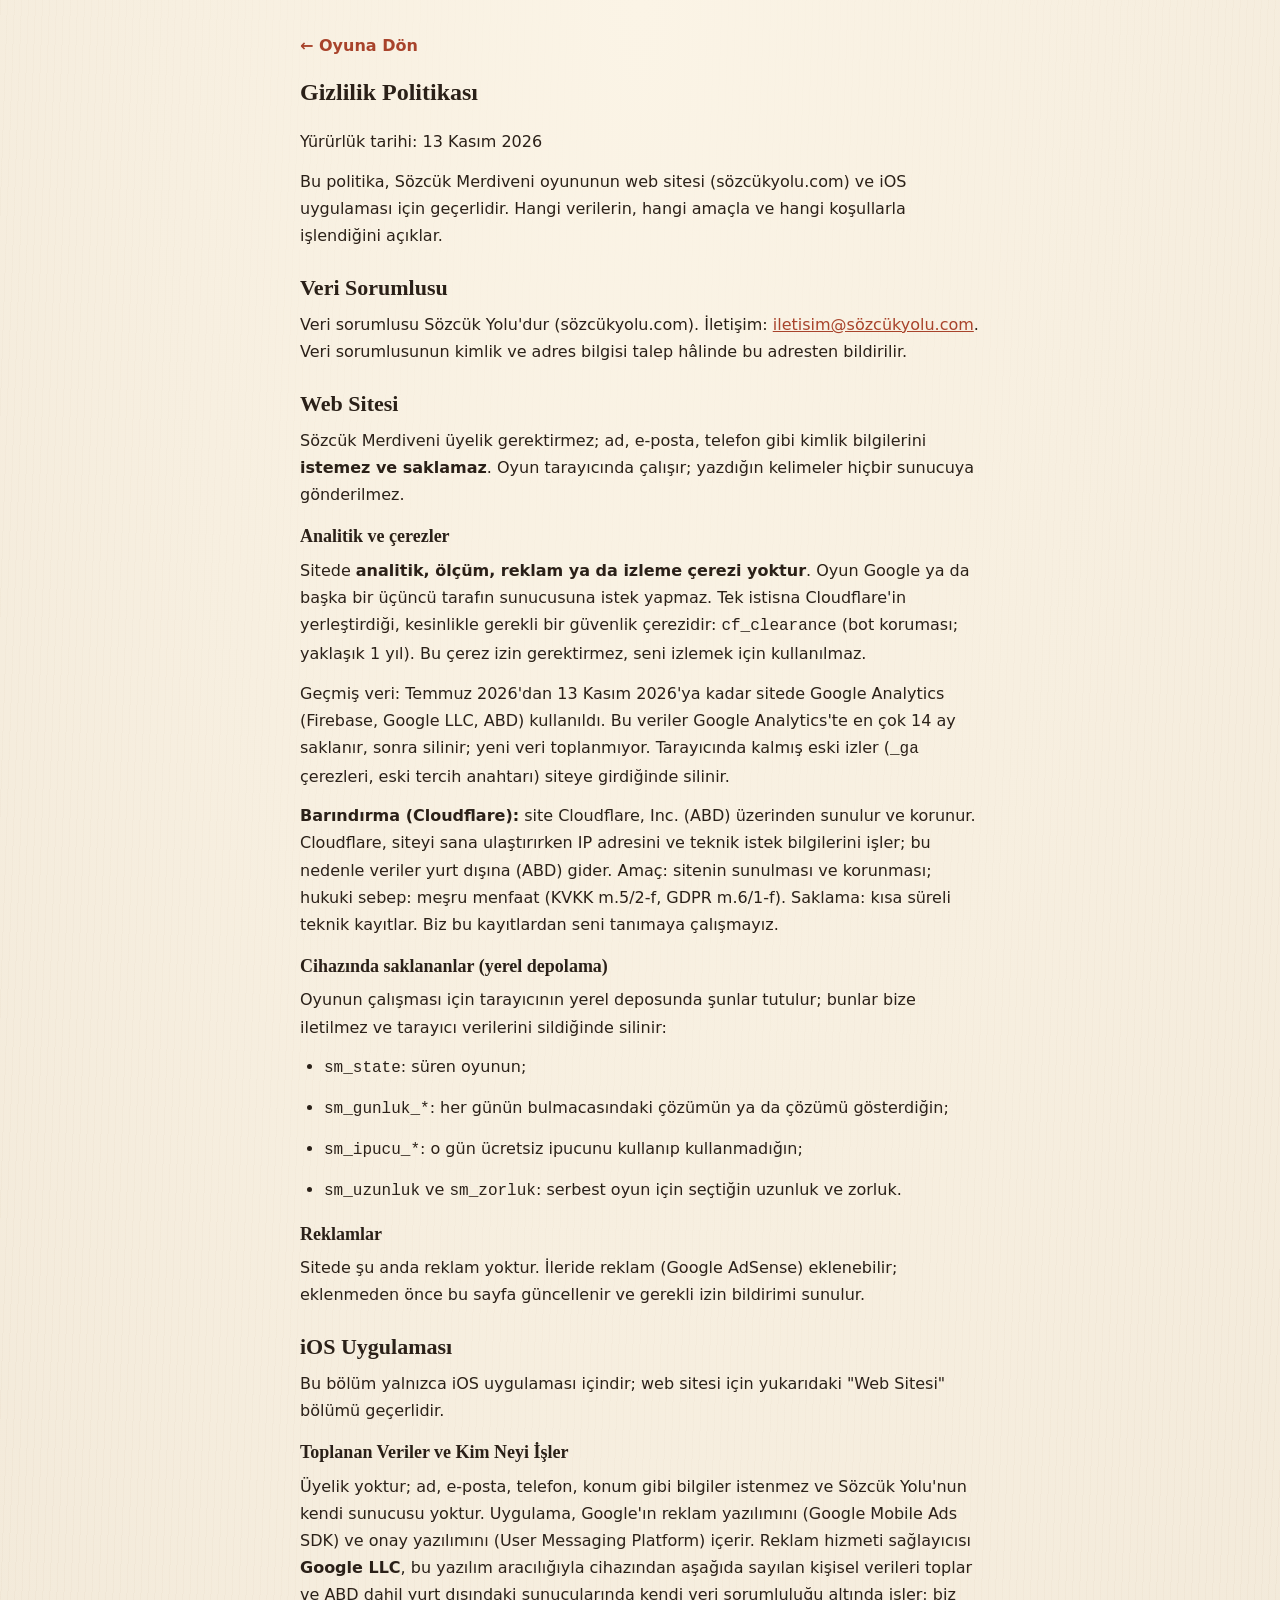
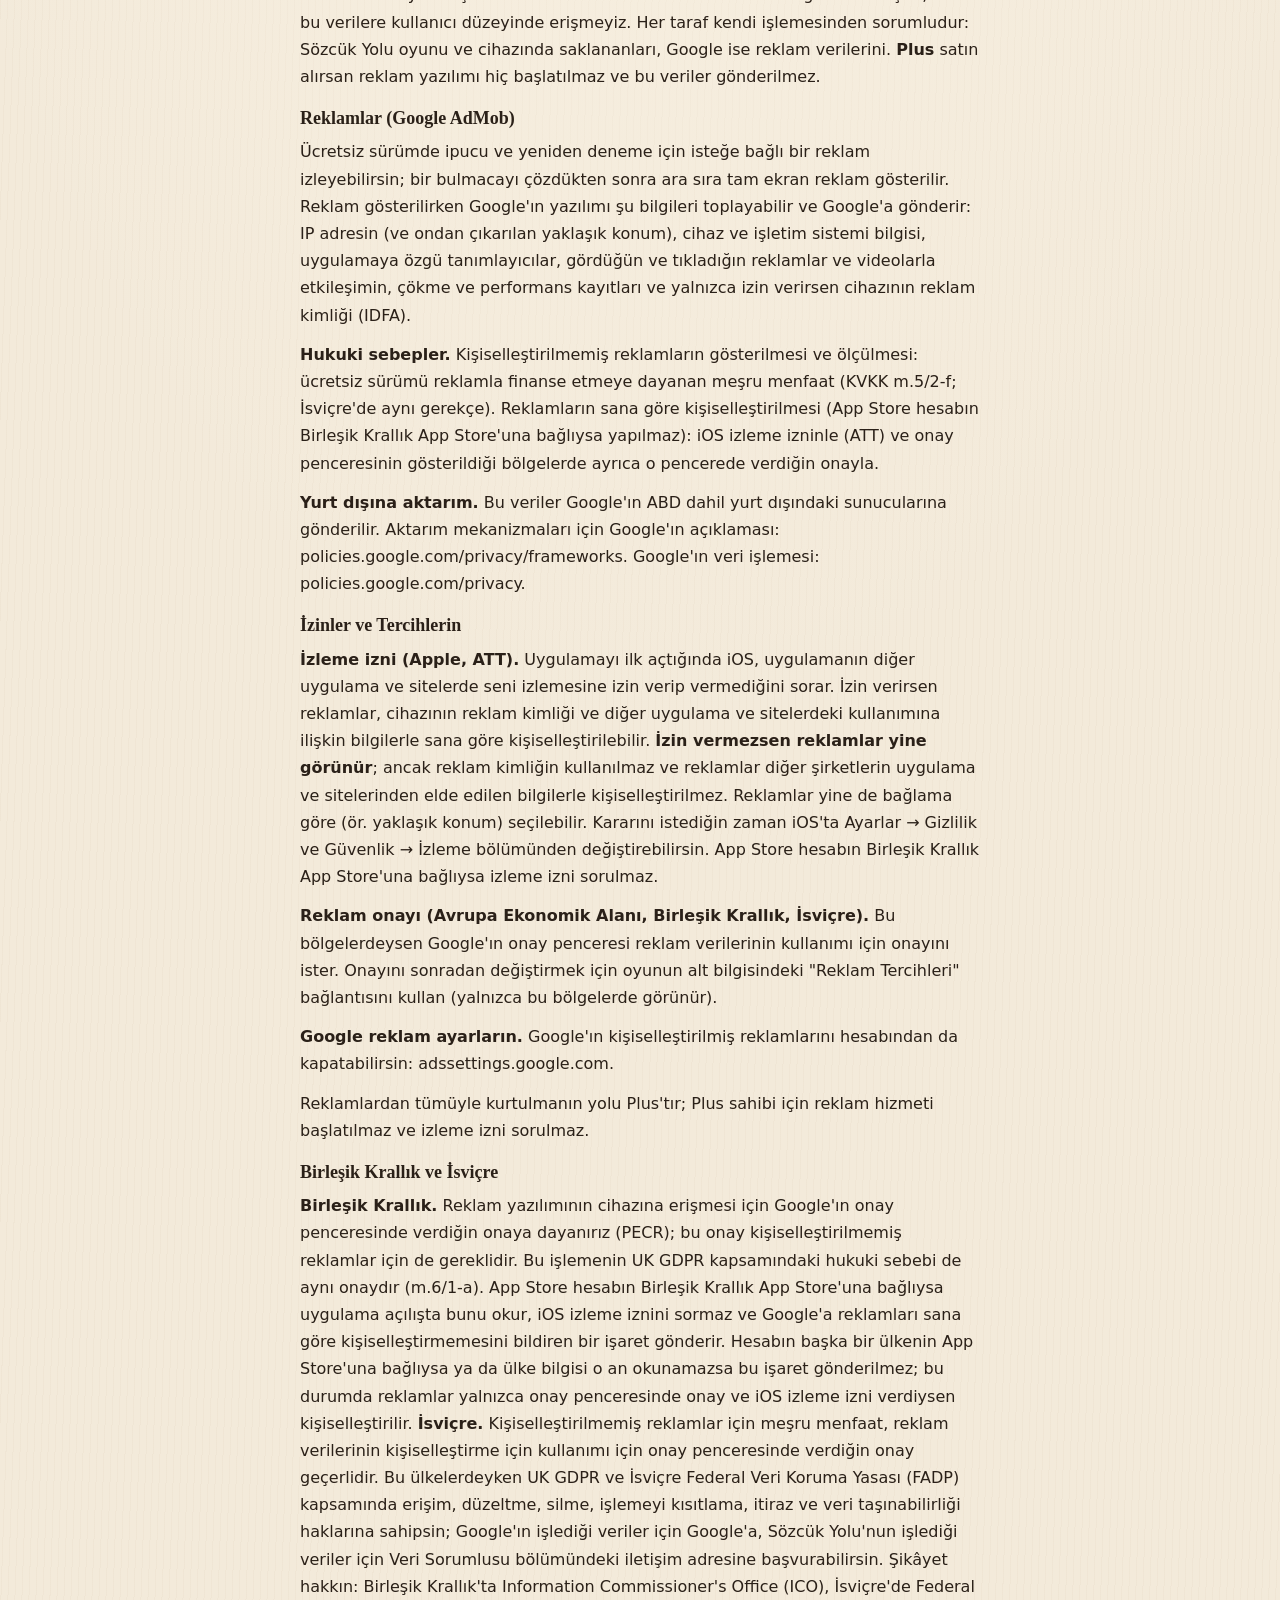
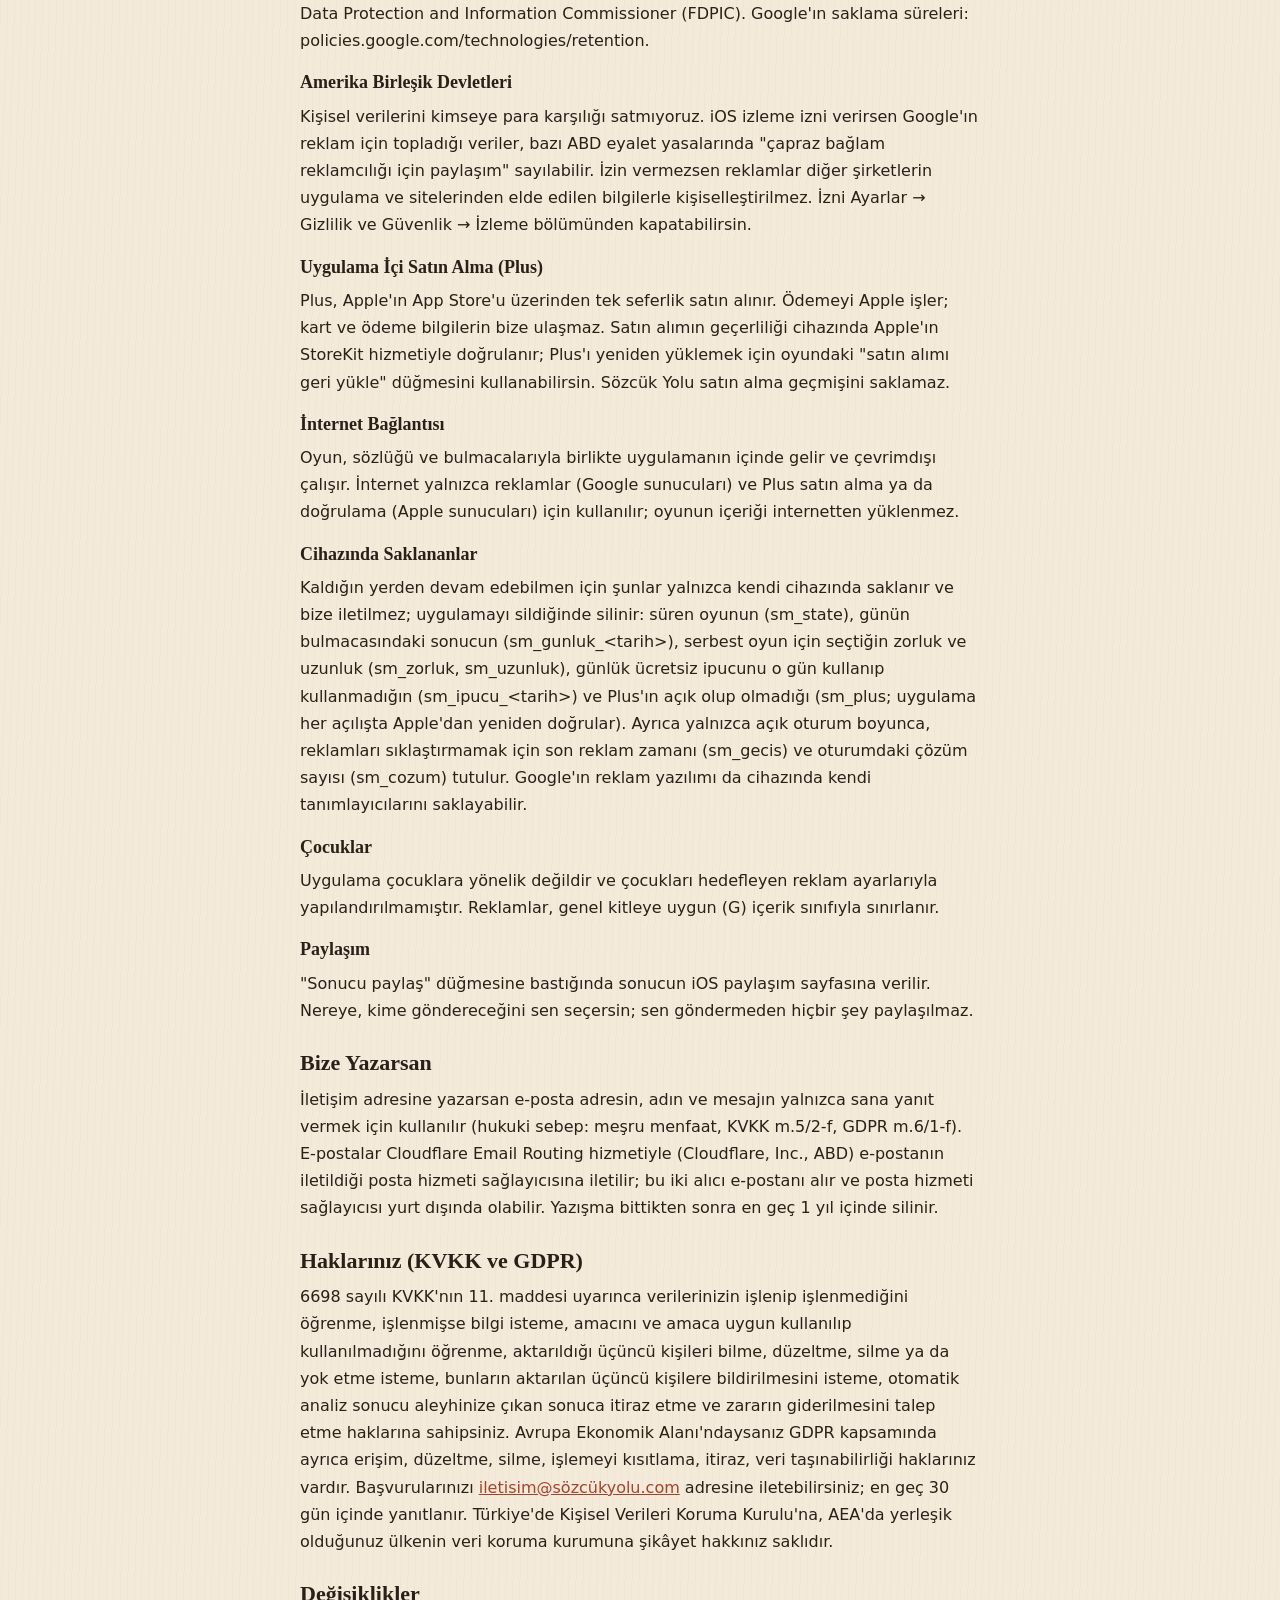
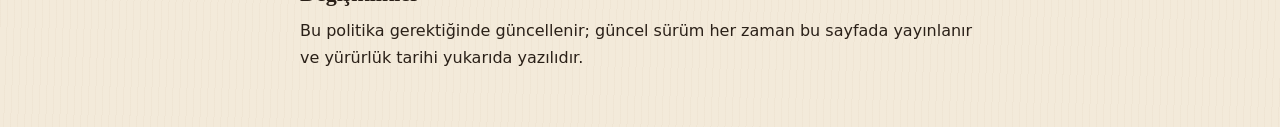
==== gizlilik.html @ 779f46ba "Gizlilik: sm_gunluk_* çözümü gösterilen günleri de kapsar Co-Authored-By: Claude Opus 5.5 <noreply@a" ====
<!DOCTYPE html>
<html lang="tr">
<head>
  <meta charset="UTF-8">
  <meta name="viewport" content="width=device-width, initial-scale=1.0">
  <meta name="description" content="Sözcük Merdiveni gizlilik politikası — yerel depolama, iOS uygulaması ve kişisel verilerin korunması hakkında bilgilendirme.">
  <meta name="theme-color" content="#f3eada">
  <title>Gizlilik Politikası — Sözcük Merdiveni</title>
  <link rel="canonical" href="https://xn--szckyolu-n4a6d.com/gizlilik.html">
  <link rel="stylesheet" href="style.css">
  <link rel="icon" href="/favicon.ico" sizes="any">
  <link rel="icon" type="image/svg+xml" href="/favicon.svg">
  <link rel="apple-touch-icon" href="/apple-touch-icon.png">
</head>
<body class="page-body">
  <main class="page">
    <a class="back" href="index.html">← Oyuna Dön</a>
    <h1>Gizlilik Politikası</h1>
    <!-- YAYIN GÜNÜ: iOS #7 ile birlikte yayınlanırken bu tarihi o günün tarihine güncelle -->
    <p>Yürürlük tarihi: 13 Kasım 2026</p>

    <p>Bu politika, Sözcük Merdiveni oyununun web sitesi (sözcükyolu.com) ve iOS
    uygulaması için geçerlidir. Hangi verilerin, hangi amaçla ve hangi
    koşullarla işlendiğini açıklar.</p>

    <h2>Veri Sorumlusu</h2>
    <!-- mailto'da punycode kullanılıyor: bazı istemciler (ör. iPhone Mail)
         Türkçe karakterli alan adını punycode'a çeviremeyip "iletilemedi"
         hatası veriyor. Görünen metin okunaklı hali kalsın diye ayrıldı. -->
    <p>Veri sorumlusu Sözcük Yolu'dur (sözcükyolu.com). İletişim:
    <a href="mailto:iletisim@xn--szckyolu-n4a6d.com">iletisim@sözcükyolu.com</a>.
    Veri sorumlusunun kimlik ve adres bilgisi talep hâlinde bu adresten
    bildirilir.</p>

    <h2>Web Sitesi</h2>
    <p>Sözcük Merdiveni üyelik gerektirmez; ad, e-posta, telefon gibi kimlik
    bilgilerini <strong>istemez ve saklamaz</strong>. Oyun tarayıcında
    çalışır; yazdığın kelimeler hiçbir sunucuya gönderilmez.</p>

    <h3>Analitik ve çerezler</h3>
    <p>Sitede <strong>analitik, ölçüm, reklam ya da izleme çerezi yoktur</strong>.
    Oyun Google ya da başka bir üçüncü tarafın sunucusuna istek yapmaz. Tek istisna
    Cloudflare'in yerleştirdiği, kesinlikle gerekli bir güvenlik çerezidir:
    <code>cf_clearance</code> (bot koruması; yaklaşık 1 yıl). Bu çerez izin
    gerektirmez, seni izlemek için kullanılmaz.</p>
    <p id="gecmis-analitik">Geçmiş veri: Temmuz 2026'dan 13 Kasım 2026'ya kadar
    sitede Google Analytics (Firebase, Google LLC, ABD) kullanıldı. Bu veriler
    Google Analytics'te en çok 14 ay saklanır, sonra silinir; yeni veri
    toplanmıyor. Tarayıcında kalmış eski izler (<code>_ga</code> çerezleri, eski
    tercih anahtarı) siteye girdiğinde silinir.</p>
    <p><strong>Barındırma (Cloudflare):</strong> site Cloudflare, Inc. (ABD)
    üzerinden sunulur ve korunur. Cloudflare, siteyi sana ulaştırırken IP
    adresini ve teknik istek bilgilerini işler; bu nedenle veriler yurt dışına
    (ABD) gider. Amaç: sitenin sunulması ve korunması; hukuki sebep: meşru menfaat
    (KVKK m.5/2-f, GDPR m.6/1-f). Saklama: kısa süreli teknik kayıtlar. Biz bu
    kayıtlardan seni tanımaya çalışmayız.</p>

    <h3>Cihazında saklananlar (yerel depolama)</h3>
    <p>Oyunun çalışması için tarayıcının yerel deposunda şunlar tutulur; bunlar
    bize iletilmez ve tarayıcı verilerini sildiğinde silinir:</p>
    <ul>
      <li><code>sm_state</code>: süren oyunun;</li>
      <li><code>sm_gunluk_*</code>: her günün bulmacasındaki çözümün ya da çözümü gösterdiğin;</li>
      <li><code>sm_ipucu_*</code>: o gün ücretsiz ipucunu kullanıp kullanmadığın;</li>
      <li><code>sm_uzunluk</code> ve <code>sm_zorluk</code>: serbest oyun için
      seçtiğin uzunluk ve zorluk.</li>
    </ul>

    <h3>Reklamlar</h3>
    <p>Sitede şu anda reklam yoktur. İleride reklam (Google AdSense) eklenebilir;
    eklenmeden önce bu sayfa güncellenir ve gerekli izin bildirimi sunulur.</p>

    <!-- iOS-BASLA: metin iOS uygulamasındaki gizlilik sayfasıyla (alp-efes/Sozcuk-merdiveni-ios web/gizlilik.html)
         aynı olmalı; test_veri.py bu bloğu web bölümünden ayrı denetler. -->
    <h2>iOS Uygulaması</h2>
    <p>Bu bölüm yalnızca iOS uygulaması içindir; web sitesi için yukarıdaki
    "Web Sitesi" bölümü geçerlidir.</p>

<h3>Toplanan Veriler ve Kim Neyi İşler</h3>
    <p>Üyelik yoktur; ad, e-posta, telefon, konum gibi bilgiler istenmez ve
    Sözcük Yolu'nun kendi sunucusu yoktur. Uygulama, Google'ın reklam
    yazılımını (Google Mobile Ads SDK) ve onay yazılımını (User Messaging
    Platform) içerir. Reklam hizmeti sağlayıcısı <strong>Google LLC</strong>, bu
    yazılım aracılığıyla cihazından aşağıda sayılan kişisel verileri toplar ve
    ABD dahil yurt dışındaki sunucularında kendi veri sorumluluğu altında işler; biz bu verilere kullanıcı düzeyinde erişmeyiz. Her taraf kendi işlemesinden sorumludur: Sözcük Yolu oyunu ve
    cihazında saklananları, Google ise reklam verilerini. <strong>Plus</strong> satın alırsan reklam yazılımı hiç
    başlatılmaz ve bu veriler gönderilmez.</p>

<h3>Reklamlar (Google AdMob)</h3>
    <p>Ücretsiz sürümde ipucu ve yeniden deneme için isteğe bağlı bir
    reklam izleyebilirsin; bir bulmacayı çözdükten sonra ara sıra tam ekran
    reklam gösterilir. Reklam gösterilirken Google'ın yazılımı şu bilgileri
    toplayabilir ve Google'a gönderir: IP adresin (ve ondan çıkarılan yaklaşık
    konum), cihaz ve işletim sistemi bilgisi, uygulamaya özgü tanımlayıcılar,
    gördüğün ve tıkladığın reklamlar ve videolarla etkileşimin, çökme ve
    performans kayıtları ve yalnızca izin verirsen cihazının reklam kimliği
    (IDFA).</p>
    <p><strong>Hukuki sebepler.</strong> Kişiselleştirilmemiş reklamların
    gösterilmesi ve ölçülmesi: ücretsiz sürümü reklamla finanse etmeye dayanan
    meşru menfaat (KVKK m.5/2-f; İsviçre'de aynı gerekçe). Reklamların sana göre kişiselleştirilmesi (App Store hesabın Birleşik Krallık App Store'una bağlıysa yapılmaz): iOS
    izleme izninle (ATT) ve onay penceresinin gösterildiği bölgelerde ayrıca o
    pencerede verdiğin onayla.</p>
    <p><strong>Yurt dışına aktarım.</strong> Bu veriler Google'ın ABD dahil
    yurt dışındaki sunucularına gönderilir. Aktarım mekanizmaları için
    Google'ın açıklaması: policies.google.com/privacy/frameworks. Google'ın
    veri işlemesi: policies.google.com/privacy.</p>

<h3>İzinler ve Tercihlerin</h3>
    <p><strong>İzleme izni (Apple, ATT).</strong> Uygulamayı ilk açtığında iOS,
    uygulamanın diğer uygulama ve sitelerde seni izlemesine izin verip
    vermediğini sorar. İzin verirsen reklamlar, cihazının reklam kimliği ve
    diğer uygulama ve sitelerdeki kullanımına ilişkin bilgilerle sana göre
    kişiselleştirilebilir. <strong>İzin vermezsen reklamlar yine görünür</strong>;
    ancak reklam kimliğin kullanılmaz ve reklamlar diğer şirketlerin uygulama
    ve sitelerinden elde edilen bilgilerle kişiselleştirilmez. Reklamlar yine de
    bağlama göre (ör. yaklaşık konum) seçilebilir. Kararını istediğin zaman iOS'ta
    Ayarlar &rarr; Gizlilik ve Güvenlik &rarr; İzleme bölümünden
    değiştirebilirsin. App Store hesabın Birleşik Krallık App Store'una bağlıysa izleme izni sorulmaz.</p>
    <p><strong>Reklam onayı (Avrupa Ekonomik Alanı, Birleşik Krallık,
    İsviçre).</strong> Bu bölgelerdeysen Google'ın onay penceresi reklam
    verilerinin kullanımı için onayını ister. Onayını sonradan değiştirmek için
    oyunun alt bilgisindeki "Reklam Tercihleri" bağlantısını kullan (yalnızca
    bu bölgelerde görünür).</p>
    <p><strong>Google reklam ayarların.</strong> Google'ın kişiselleştirilmiş
    reklamlarını hesabından da kapatabilirsin: adssettings.google.com.</p>
    <p>Reklamlardan tümüyle kurtulmanın yolu Plus'tır; Plus sahibi için reklam
    hizmeti başlatılmaz ve izleme izni sorulmaz.</p>

<h3>Birleşik Krallık ve İsviçre</h3>
    <p><strong>Birleşik Krallık.</strong> Reklam yazılımının cihazına erişmesi
    için Google'ın onay penceresinde verdiğin onaya dayanırız (PECR); bu onay
    kişiselleştirilmemiş reklamlar için de gereklidir. Bu işlemenin UK GDPR kapsamındaki hukuki sebebi de aynı onaydır (m.6/1-a). App Store hesabın Birleşik Krallık App Store'una bağlıysa uygulama açılışta bunu okur, iOS izleme iznini sormaz ve Google'a reklamları sana göre kişiselleştirmemesini bildiren bir işaret gönderir. Hesabın başka bir ülkenin App Store'una bağlıysa ya da ülke bilgisi o an okunamazsa bu işaret gönderilmez; bu durumda reklamlar yalnızca onay penceresinde onay ve iOS izleme izni verdiysen kişiselleştirilir. <strong>İsviçre.</strong> Kişiselleştirilmemiş
    reklamlar için meşru menfaat, reklam verilerinin kişiselleştirme için
    kullanımı için onay penceresinde verdiğin onay geçerlidir. Bu ülkelerdeyken UK
    GDPR ve İsviçre Federal Veri Koruma Yasası (FADP) kapsamında
    erişim, düzeltme, silme, işlemeyi kısıtlama, itiraz ve veri taşınabilirliği
    haklarına sahipsin; Google'ın işlediği veriler için Google'a, Sözcük
    Yolu'nun işlediği veriler için Veri Sorumlusu bölümündeki iletişim adresine
    başvurabilirsin. Şikâyet hakkın: Birleşik Krallık'ta Information
    Commissioner's Office (ICO), İsviçre'de Federal Data Protection and
    Information Commissioner (FDPIC). Google'ın saklama süreleri:
    policies.google.com/technologies/retention.</p>

<h3>Amerika Birleşik Devletleri</h3>
    <p>Kişisel verilerini kimseye para karşılığı satmıyoruz. iOS izleme izni verirsen Google'ın reklam için topladığı veriler, bazı ABD eyalet yasalarında "çapraz bağlam reklamcılığı için paylaşım" sayılabilir. İzin vermezsen reklamlar diğer şirketlerin uygulama ve sitelerinden elde edilen bilgilerle kişiselleştirilmez. İzni Ayarlar &rarr; Gizlilik ve Güvenlik &rarr; İzleme bölümünden kapatabilirsin.</p>

<h3>Uygulama İçi Satın Alma (Plus)</h3>
    <p>Plus, Apple'ın App Store'u üzerinden tek seferlik satın alınır.
    Ödemeyi Apple işler; kart ve ödeme bilgilerin bize ulaşmaz. Satın alımın
    geçerliliği cihazında Apple'ın StoreKit hizmetiyle doğrulanır; Plus'ı
    yeniden yüklemek için oyundaki "satın alımı geri yükle" düğmesini
    kullanabilirsin. Sözcük Yolu satın alma geçmişini saklamaz.</p>

<h3>İnternet Bağlantısı</h3>
    <p>Oyun, sözlüğü ve bulmacalarıyla birlikte uygulamanın içinde gelir ve
    çevrimdışı çalışır. İnternet yalnızca reklamlar (Google sunucuları) ve
    Plus satın alma ya da doğrulama (Apple sunucuları) için kullanılır;
    oyunun içeriği internetten yüklenmez.</p>

<h3>Cihazında Saklananlar</h3>
    <p>Kaldığın yerden devam edebilmen için şunlar yalnızca kendi
    cihazında saklanır ve bize iletilmez; uygulamayı sildiğinde silinir:
    süren oyunun (sm_state), günün bulmacasındaki sonucun
    (sm_gunluk_&lt;tarih&gt;), serbest oyun için seçtiğin zorluk ve uzunluk
    (sm_zorluk, sm_uzunluk), günlük ücretsiz ipucunu o gün kullanıp
    kullanmadığın (sm_ipucu_&lt;tarih&gt;) ve Plus'ın açık olup olmadığı
    (sm_plus; uygulama her açılışta Apple'dan yeniden doğrular). Ayrıca yalnızca
    açık oturum boyunca, reklamları sıklaştırmamak için son reklam zamanı
    (sm_gecis) ve oturumdaki çözüm sayısı (sm_cozum) tutulur. Google'ın reklam
    yazılımı da cihazında kendi tanımlayıcılarını saklayabilir.</p>

<h3>Çocuklar</h3>
    <p>Uygulama çocuklara yönelik değildir ve çocukları hedefleyen reklam
    ayarlarıyla yapılandırılmamıştır. Reklamlar, genel kitleye uygun (G) içerik
    sınıfıyla sınırlanır.</p>

<h3>Paylaşım</h3>
    <p>"Sonucu paylaş" düğmesine bastığında sonucun iOS paylaşım
    sayfasına verilir. Nereye, kime göndereceğini sen seçersin; sen
    göndermeden hiçbir şey paylaşılmaz.</p>
    <!-- iOS-BITIS -->

    <h2>Bize Yazarsan</h2>
    <p>İletişim adresine yazarsan e-posta adresin, adın ve mesajın
    yalnızca sana yanıt vermek için kullanılır (hukuki sebep: meşru menfaat,
    KVKK m.5/2-f, GDPR m.6/1-f). E-postalar Cloudflare Email Routing
    hizmetiyle (Cloudflare, Inc., ABD) e-postanın iletildiği posta hizmeti
    sağlayıcısına iletilir; bu iki alıcı e-postanı alır ve posta hizmeti
    sağlayıcısı yurt dışında olabilir. Yazışma bittikten sonra en geç 1 yıl içinde silinir.</p>

    <h2>Haklarınız (KVKK ve GDPR)</h2>
    <p>6698 sayılı KVKK'nın 11. maddesi uyarınca verilerinizin işlenip
    işlenmediğini öğrenme, işlenmişse bilgi isteme, amacını ve amaca uygun
    kullanılıp kullanılmadığını öğrenme, aktarıldığı üçüncü kişileri bilme,
    düzeltme, silme ya da yok etme isteme, bunların aktarılan üçüncü kişilere
    bildirilmesini isteme, otomatik analiz sonucu aleyhinize çıkan sonuca itiraz
    etme ve zararın giderilmesini talep etme haklarına sahipsiniz. Avrupa
    Ekonomik Alanı'ndaysanız GDPR kapsamında ayrıca erişim, düzeltme, silme,
    işlemeyi kısıtlama, itiraz, veri taşınabilirliği haklarınız vardır. Başvurularınızı
    <a href="mailto:iletisim@xn--szckyolu-n4a6d.com">iletisim@sözcükyolu.com</a>
    adresine iletebilirsiniz; en geç 30 gün içinde yanıtlanır. Türkiye'de Kişisel
    Verileri Koruma Kurulu'na, AEA'da yerleşik olduğunuz ülkenin veri koruma
    kurumuna şikâyet hakkınız saklıdır.</p>

    <h2>Değişiklikler</h2>
    <p>Bu politika gerektiğinde güncellenir; güncel sürüm her zaman bu sayfada
    yayınlanır ve yürürlük tarihi yukarıda yazılıdır.</p>
  </main>
</body>
</html>
---- style.css ----
/* =========================================================
   SÖZCÜK MERDİVENİ — style.css
   "Ahşap" teması: kâğıt zemin, tahta merdiven, harf blokları. Mobil öncelikli.
   Site ve iOS uygulaması aynı dosyayı kullanır.
   ========================================================= */

/* ---------- Yazı tipi ----------
   Fraunces (SIL OFL 1.1; lisans metni fonts/OFL.txt). Değişken ağırlıklı,
   yerel iki alt küme: Türkçe için ikisi de gerekir (ğ, ş, İ "latin-ext"te).
   Dış yazı tipi sunucusu yok. */
@font-face {
  font-family: "Fraunces";
  src: url("fonts/fraunces-latin.woff2") format("woff2");
  font-weight: 100 900;
  font-style: normal;
  font-display: swap;
  unicode-range: U+0000-00FF, U+0131, U+0152-0153, U+02BB-02BC, U+02C6, U+02DA, U+02DC, U+0304, U+0308, U+0329, U+2000-206F, U+20AC, U+2122, U+2191, U+2193, U+2212, U+2215, U+FEFF, U+FFFD;
}
@font-face {
  font-family: "Fraunces";
  src: url("fonts/fraunces-latin-ext.woff2") format("woff2");
  font-weight: 100 900;
  font-style: normal;
  font-display: swap;
  unicode-range: U+0100-02BA, U+02BD-02C5, U+02C7-02CC, U+02CE-02D7, U+02DD-02FF, U+1D00-1DBF, U+1E00-1E9F, U+1EF2-1EFF, U+2020, U+20A0-20AB, U+20AD-20C0, U+2113, U+2C60-2C7F, U+A720-A7FF;
}

/* ---------- Tasarım belirteçleri ----------
   Renk, yazı, boşluk, köşe, gölge ve hareket değerlerinin TEK kaynağı.
   Kurallar ve kontrast tablosu: ekip/tasarim-sistemi.md
   Bu bloğun dışında sabit renk yazılmaz (tools/test_veri.py denetler).
   tools/ikon_uret.py renkleri buradan okur; favicon.svg ve
   tools/og-image.svg aynı değerlerin kopyasını taşır. */
:root {
  /* Renk — kâğıt ve çizgi */
  --bg:            #f3eada;  /* Sayfa zemini (theme-color ile aynı) */
  --bg-glow:       #fbf4e6;  /* Zeminin üstündeki ışık */
  --surface:       #fbf6ec;  /* Kart, pencere, tuş, boş giriş kutusu */
  --surface-2:     #e9dcc5;  /* Klavye tablası, basılı durum */
  --border:        #cdb995;  /* İnce çizgi, kart kenarı */
  --border-strong: #9c8262;  /* Giriş kutusu ve ikincil düğme kenarı */

  /* Renk — metin */
  --text:          #2a2018;  /* Mürekkep */
  --text-dim:      #6a5846;  /* İkincil metin, etiket */
  --on-accent:     #ffffff;  /* Kiremit ve yeşil dolgu üstündeki metin */

  /* Renk — ahşap (korkuluk, basamak) ve harf bloğu */
  --wood-light:    #d9b07a;
  --wood-dark:     #b98a52;
  --block:         #ebd3a6;
  --block-top:     #f2deb6;
  --block-bottom:  #e6ca96;
  --block-shadow:  #b98f56;
  --key-shadow:    #b9a27c;

  /* Renk — anlam. Dolgular beyaz metinle AA verir; aynı tonlar kâğıt
     üstünde metin olarak da AA verir. */
  --accent:        #a8432b;  /* Kiremit: hedef, birincil düğme, imleç, değişen harf, hata */
  --accent-top:    #b9502f;
  --accent-shadow: #74291a;
  --green:         #2f6b3f;  /* Hedefteki yerine oturmuş harf, başarı bildirimi */
  --green-top:     #3b7d4c;
  --green-shadow:  #1e4a2a;

  /* Renk — saydam katmanlar (gölge, parlama, perde) */
  --grain:         #8a5a2e08;  /* Zemindeki ahşap damarı */
  --wood-edge:     #8a5a2e55;  /* Korkuluk kenar çizgisi */
  --rung-shadow:   #8a5a2e44;
  --rung-ghost:    #c89b6340;  /* Henüz basılmamış basamaklar */
  --tile-drop:     #5a3a1a2e;
  --shine:         #ffffff99;
  --shine-dim:     #ffffff40;
  --cursor-glow:   #a8432b26;
  --overlay:       #2a2018b8;  /* Pencere arkası perde */
  --card-ring:     #fbf6ec55;
  --card-shadow:   #2a201866;

  /* Yazı */
  --font: system-ui, -apple-system, "Segoe UI", Roboto, Helvetica, Arial, sans-serif;
  --font-display: "Fraunces", Georgia, "Times New Roman", serif;  /* Başlık, harf, rakam */
  --fs-2xs:  0.6875rem;  /* 11 px — etiket (en küçük boyut) */
  --fs-xs:   0.75rem;    /* 12 px */
  --fs-sm:   0.875rem;   /* 14 px */
  --fs-md:   1rem;       /* 16 px — gövde, düğme */
  --fs-lg:   1.125rem;   /* 18 px */
  --fs-xl:   1.375rem;   /* 22 px */
  --fs-2xl:  1.5rem;     /* 24 px */
  --fs-3xl:  2.125rem;   /* 34 px — pencere sayıları */
  --fs-4xl:  2.5rem;     /* 40 px — pencere başlığı */
  --fw-medium: 500;
  --fw-semi:   600;
  --fw-bold:   700;
  --fw-heavy:  800;
  --lh-tight: 1.1;
  --lh-snug:  1.35;
  --lh-body:  1.5;
  --lh-loose: 1.7;
  --track-sm: 0.3px;     /* Harf aralığı */
  --track-md: 0.5px;
  --track-lg: 1.2px;

  /* Boşluk — 4 px tabanlı ölçek (1h = 6 px yarım adım) */
  --space-1:  4px;
  --space-1h: 6px;
  --space-2:  8px;
  --space-3:  12px;
  --space-4:  16px;
  --space-5:  20px;
  --space-6:  24px;
  --space-14: 56px;

  /* Ölçü */
  --tap-min:    44px;    /* Dokunma alanının en küçük kenarı */
  --ctl-sm:     36px;    /* Görünür boy: zorluk / uzunluk düğmesi */
  --ctl-xs:     28px;    /* Görünür boy: küçük düğme (Paylaş) */
  --icon-size:  22px;    /* Satır içi SVG ikon */
  --btn-height: 52px;
  --key-height: clamp(44px, 6dvh, 52px);
  --tile-max:   clamp(38px, 6.4dvh, 54px);  /* Harf bloğu: ekran boyuna göre */
  --gap:        6px;     /* Harf blokları arası */
  --rung-gap:   10px;    /* Basamaklar arası */
  --rail:       12px;    /* Korkuluk kalınlığı */
  --rail-pad:   30px;    /* Korkuluğun dışından ilk bloğa */

  /* Merdiven yerleşimi: .game[data-boy] ve dar ekran kuralları değiştirir */
  --len:        3;         /* Kelime uzunluğu */
  --side:       80px;      /* Merdivenin iki yanında etiketlere ayrılan pay */
  --label-pos:  absolute;  /* BAŞLANGIÇ / HEDEF: yanda (absolute) ya da satırın üstünde (static) */
  --step-show:  flex;      /* "N. adım" etiketi: yer yoksa none */

  /* Köşe, gölge, hareket, katman */
  --radius-sm: 4px;
  --radius:    8px;
  --radius-md: 14px;
  --radius-lg: 22px;
  --shadow-md: 0 24px 48px var(--card-shadow);
  --dur-fast:  0.1s;
  --dur-base:  0.2s;
  --dur-slow:  0.5s;
  --ease:      ease;
  --z-rail:    1;
  --z-toast:   30;
  --z-modal:   40;
}

/* Türetilen belirteçler. --len ve --side'a bağlıdırlar; bunları değiştiren
   kapsamda (.game[data-boy], .example) yeniden hesaplansınlar diye :root ile
   birlikte o kapsamlarda da tanımlanır. */
.game, .example, :root {
  /* Blok boyu: ekran boyu ile genişliğe sığan en büyük değer */
  --tile: min(var(--tile-max), calc((100vw - 54px - var(--len) * 6px - 2 * var(--side)) / var(--len)));
  --ladder-w: calc(var(--len) * var(--tile) + (var(--len) - 1) * var(--gap) + 2 * var(--rail-pad));
  --pitch: calc(var(--tile) + var(--rung-gap));   /* Bir basamaktan ötekine */
}

/* ---------- Sıfırlama ve genel yerleşim ---------- */
* { box-sizing: border-box; margin: 0; padding: 0; }

/* Klavyeyle gezinirken odak her zaman görünür */
:focus-visible {
  outline: 2px solid var(--text);
  outline-offset: 2px;
}

/* İşletim sisteminde "hareketi azalt" açıksa animasyonlar anında biter */
@media (prefers-reduced-motion: reduce) {
  *, *::before, *::after {
    animation-duration: 0.01ms !important;
    transition-duration: 0.01ms !important;
  }
}

body {
  font-family: var(--font);
  font-size: var(--fs-md);
  line-height: var(--lh-body);
  color: var(--text);
  background-color: var(--bg);
  background-image:
    radial-gradient(120% 80% at 50% 0%, var(--bg-glow) 0%, transparent 60%),
    repeating-linear-gradient(92deg, var(--grain) 0 1px, transparent 1px 7px);
  -webkit-user-select: none;
  user-select: none;               /* Çift dokunuşta metin seçimini engelle */
  -webkit-tap-highlight-color: transparent;
  -webkit-text-size-adjust: 100%;
  /* Sayfa kayabilir: oyun kabuğunun altında "Nasıl oynanır?" bölümü var */
}
button { font: inherit; color: inherit; }

/* Oyun kabuğu: ilk ekranı tam kaplar, altındaki içeriğe kaydırılır. */
.app {
  display: flex;
  flex-direction: column;
  height: 100dvh;                  /* Mobil adres çubuğu farklarını tolere eder */
}

/* ---------- Reklam kapsayıcıları ---------- */
.ad-container {
  width: 100%;
  min-height: 50px;
  display: flex;
  align-items: center;
  justify-content: center;
  background: var(--surface-2);
  flex-shrink: 0;
}
/* Geliştirme aşaması yer tutucusu — gerçek reklam eklenince
   HTML'deki data-placeholder özniteliğini silmeniz yeterli */
.ad-container::after {
  content: attr(data-placeholder);
  font-size: var(--fs-2xs);
  letter-spacing: var(--track-lg);
  color: var(--text-dim);
}
/* Kısa ekranda BOŞ yer tutucu yer kaplamaz: merdiven ve klavye sığsın.
   Gerçek reklamda data-placeholder silindiği için bu kural ona dokunmaz. */
@media (max-height: 740px) {
  .ad-container[data-placeholder] { display: none; }
}

/* ---------- Başlık ---------- */
.header {
  display: flex;
  align-items: center;
  justify-content: space-between;
  gap: var(--space-2);
  min-height: 48px;
  padding: 0 var(--space-4);
  flex-shrink: 0;
}
.brand-game {
  font-family: var(--font-display);
  font-size: var(--fs-xl);
  font-weight: var(--fw-bold);
  line-height: var(--lh-tight);
  white-space: nowrap;
  min-width: 0;                    /* Sığmazsa düğmeleri itmez, kısalır */
  overflow: hidden;
  text-overflow: ellipsis;
}
.header-actions { display: flex; gap: var(--space-1h); }

.icon-btn {
  width: var(--tap-min);
  height: var(--tap-min);
  display: grid;
  place-items: center;
  flex-shrink: 0;
  background: var(--surface);
  border: 1.5px solid var(--border);
  border-radius: 50%;
  color: var(--text);
  cursor: pointer;
  touch-action: manipulation;
  transition: background var(--dur-base);
}
.icon-btn:active { background: var(--surface-2); }

/* Satır içi SVG ikon: rengi düğmenin metin renginden (currentColor) alır */
.icon { display: block; width: var(--icon-size); height: var(--icon-size); flex-shrink: 0; }
.icon-sound-off, .muted .icon-sound-on { display: none; }
.muted .icon-sound-off { display: block; }

/* ---------- Mod sekmeleri (Günlük / Serbest) ---------- */
.mode-tabs {
  display: flex;
  margin: 0 var(--space-4);
  border-bottom: 1.5px solid var(--border);
  flex-shrink: 0;
}
.mode-tab {
  flex: 1;
  min-height: calc(var(--tap-min) + 3px);   /* 44 px dokunma alanı + alt çizgi */
  background: none;
  border: 0;
  border-bottom: 3px solid transparent;
  margin-bottom: -1.5px;
  color: var(--text-dim);
  font-size: var(--fs-md);
  font-weight: var(--fw-semi);
  cursor: pointer;
  touch-action: manipulation;
  transition: color var(--dur-base), border-color var(--dur-base);
}
.mode-tab.active {
  color: var(--text);
  border-bottom-color: var(--accent);
  font-weight: var(--fw-bold);
}

/* ---------- Serbest oyun ayarları: zorluk + uzunluk (yalnızca Serbest Oyun) ---------- */
.free-settings {
  display: flex;
  justify-content: center;
  gap: var(--space-3);
  padding: 0 var(--space-4);
  flex-shrink: 0;
}
.free-settings.hidden { display: none; }   /* Günün Bulmacası'nda gizli */
.btn-group { display: flex; flex: 1; max-width: 220px; gap: 2px; }

/* Düğme 44 px yüksek dokunma alanıdır; görünen parça içindeki dolgudur
   (background-clip), böylece satır 44 px'i geçmez. */
.pick-btn {
  flex: 1;
  min-width: var(--tap-min);
  height: var(--tap-min);
  padding: calc((var(--tap-min) - var(--ctl-sm)) / 2) 0;
  background: var(--surface) content-box;
  border: 0;
  color: var(--text-dim);
  font-size: var(--fs-xs);
  font-weight: var(--fw-bold);
  cursor: pointer;
  touch-action: manipulation;
  transition: background-color var(--dur-base), color var(--dur-base);
}
.pick-btn:first-child { border-radius: var(--radius-md) 0 0 var(--radius-md); }
.pick-btn:last-child  { border-radius: 0 var(--radius-md) var(--radius-md) 0; }
.pick-btn.active {
  background-color: var(--block);
  color: var(--text);
  text-decoration: underline;       /* Seçim yalnızca renkle anlatılmaz */
  text-decoration-color: var(--accent);
  text-decoration-thickness: 2px;
  text-underline-offset: 4px;
}

/* ---------- Durum satırı: adım sayısı + geri sayım ---------- */
.status {
  display: flex;
  flex-wrap: wrap;
  align-items: center;
  justify-content: space-between;
  gap: 0 var(--space-2);
  min-height: 30px;
  padding: 0 var(--space-4);
  font-size: var(--fs-sm);
  color: var(--text-dim);
  flex-shrink: 0;
}
.status strong {
  color: var(--text);
  font-weight: var(--fw-bold);
  font-variant-numeric: tabular-nums;   /* Sayaç titremesin */
}
.daily-timer.hidden, .daily-solved.hidden { display: none; }

/* Çözülmüş günlükte paylaşım düğmesi (cevaplar tahtada görünür kalır).
   Görünür boy kısa; dokunma alanı görünmez katmanla aşağı doğru 44 px'e
   tamamlanır (altı tahtanın üst boşluğu, üstü sekmeler). */
.mini-btn {
  position: relative;
  min-height: var(--ctl-xs);
  min-width: var(--tap-min);
  padding: 0 var(--space-3);
  border: 1.5px solid var(--border-strong);
  border-radius: var(--radius);
  background: var(--surface);
  color: var(--text);
  font-size: var(--fs-xs);
  font-weight: var(--fw-bold);
  cursor: pointer;
  touch-action: manipulation;
}
.mini-btn::before {
  content: "";
  position: absolute;
  left: 0;
  right: 0;
  top: 0;
  bottom: calc(100% - var(--tap-min));
}
.mini-btn:active { background: var(--surface-2); }
.mini-btn.hidden { display: none; }

/* Çözülmüş günlükte Paylaş + Tekrar dene yan yana */
.daily-solved { display: inline-flex; gap: var(--space-2); }

/* Durum satırının sağ ucundaki ikon düğmeleri: Geri al, Sonucu göster, İpucu
   (görünür 28 px, alan 44 px) */
.status-actions { display: inline-flex; gap: var(--space-2); margin-left: auto; }
.hint-btn { display: grid; place-items: center; padding: 0; }
.hint-btn .icon { width: 20px; height: 20px; }
.mini-btn:disabled { opacity: 0.4; cursor: default; }
.mini-btn:disabled:active { background: var(--surface); }

/* 420 px altında geri sayım kısalır ("03:12:00"): ipucu düğmesi aynı satıra sığsın */
@media (max-width: 419.98px) { .dar-gizle { display: none; } }

/* ---------- Oyun alanı: merdiven ----------
   Yukarıdan aşağı okunur: BAŞLANGIÇ en üstte, her adım bir alt basamağa,
   giriş satırı son kelimenin hemen altında, sonra boş basamaklar, HEDEF en
   altta (klavyenin hemen üstünde). Uzun merdivende yalnızca üst bölüm
   (.steps) kayar: eski basamaklar yukarı çıkar, HEDEF sabittir. */
.game {
  flex: 1;
  min-height: 0;                   /* Flex çocuğun taşmadan küçülebilmesi için */
  /* Çok kısa ekranda (yatay telefon) merdiven sığmazsa klavyenin üstüne
     taşmak yerine burada kayar. Üst boşluk dolgu değil kenarlık: "Paylaş"ın
     görünmez dokunma alanı bu şeride iner, kayan bloklar altına girmez. */
  overflow-y: auto;
  border-top: var(--space-4) solid transparent;
}
.game[data-boy="4"] { --len: 4; }
.game[data-boy="5"] { --len: 5; }
/* Yanda etiket payı kalmayan genişlikte: BAŞLANGIÇ / HEDEF satırın üstüne
   çıkar, "N. adım" etiketleri gizlenir (adım sayısı durum satırında yazar). */
@media (max-width: 349.98px) { .game[data-boy="3"] { --side: 8px; --label-pos: static; --step-show: none; } }
@media (max-width: 419.98px) { .game[data-boy="4"] { --side: 8px; --label-pos: static; --step-show: none; } }
@media (max-width: 479.98px) { .game[data-boy="5"] { --side: 8px; --label-pos: static; --step-show: none; } }

.frame {
  position: relative;
  min-height: 100%;
  display: flex;
  flex-direction: column;
  gap: var(--rung-gap);
  padding-bottom: var(--space-3);
}
/* Korkuluklar */
.frame::before, .frame::after {
  content: "";
  position: absolute;
  top: 0;
  bottom: 0;
  width: var(--rail);
  border-radius: var(--space-1h) var(--space-1h) 0 0;
  background: linear-gradient(90deg, var(--wood-dark), var(--wood-light) 45%, var(--wood-dark));
  box-shadow: inset 0 0 0 1px var(--wood-edge);
  z-index: var(--z-rail);
  pointer-events: none;
}
.frame::before { left: calc(50% - var(--ladder-w) / 2); }
.frame::after  { right: calc(50% - var(--ladder-w) / 2); }

/* Kayan bölüm: BAŞLANGIÇ + girilen kelimeler + giriş satırı + boş basamaklar */
.steps {
  flex: 1 1 0;
  min-height: calc(2 * var(--pitch));   /* Son kelime ve giriş satırı her zaman görünür */
  display: flex;
  flex-direction: column;
  gap: var(--rung-gap);
  overflow-y: auto;
  scrollbar-width: thin;
}
/* Girilen kelimeler; boşken yer (ve fazladan aralık) kaplamaz */
.ladder { display: flex; flex-direction: column; gap: var(--rung-gap); flex-shrink: 0; }
.ladder:empty { display: none; }

/* Basamak: ortada kelime, arkasında tahta çıta, yanlarda etiketler */
.rung {
  position: relative;
  display: flex;
  flex-direction: column;
  align-items: center;
  gap: var(--space-1);
  flex-shrink: 0;
}
.word-row {
  position: relative;
  display: flex;
  gap: var(--gap);
}
.word-row::before {                 /* Çıta: korkuluktan korkuluğa */
  content: "";
  position: absolute;
  left: calc(var(--space-2) - var(--rail-pad));
  right: calc(var(--space-2) - var(--rail-pad));
  top: calc(50% - 5px);
  height: 10px;
  border-radius: var(--radius-sm);
  background: linear-gradient(var(--wood-light), var(--wood-dark));
  box-shadow: 0 2px 0 var(--rung-shadow);
}
/* Henüz basılmamış basamaklar: giriş satırından HEDEF'e kalan boşluk */
.ghost {
  flex: 1;
  width: calc(var(--ladder-w) - 2 * var(--space-2));
  margin: 0 auto;
  background: repeating-linear-gradient(to bottom,
    transparent 0 calc(var(--pitch) / 2 - 4px),
    var(--rung-ghost) 0 calc(var(--pitch) / 2 + 4px),
    transparent 0 var(--pitch));
}

.rung-label, .step-label {
  bottom: 0;
  align-items: center;
  white-space: nowrap;
  line-height: var(--lh-tight);
  color: var(--text-dim);
}
.rung-label {
  position: var(--label-pos);
  display: flex;
  top: 0;
  right: calc(50% + var(--ladder-w) / 2 + var(--space-2));
  font-size: var(--fs-2xs);
  font-weight: var(--fw-bold);
  letter-spacing: var(--track-sm);
}
.step-label {
  position: absolute;
  display: var(--step-show);
  height: var(--tile);              /* Kelime satırının hizasında (satır basamağın dibindedir) */
  left: calc(50% + var(--ladder-w) / 2 + var(--space-2));
  font-size: var(--fs-xs);
  font-weight: var(--fw-semi);
}
.target-rung .rung-label { color: var(--accent); }
.input-rung .step-label { color: var(--text); font-weight: var(--fw-bold); }

/* Harf bloğu */
.tile {
  position: relative;
  width: var(--tile);
  height: var(--tile);
  display: grid;
  place-items: center;
  border-radius: var(--radius);
  font-family: var(--font-display);
  font-size: calc(var(--tile) * 0.54);
  font-weight: var(--fw-bold);
  line-height: 1;
  color: var(--text);
  background: var(--surface);                       /* Boş giriş kutusu */
  box-shadow: inset 0 0 0 2px var(--border-strong);
  transition: transform var(--dur-fast) var(--ease);
}
.tile.filled {                      /* Kabul edilmiş kelimenin bloğu */
  background: linear-gradient(var(--block-top), var(--block-bottom));
  box-shadow: inset 0 1px 0 var(--shine), 0 3px 0 var(--block-shadow), 0 6px 8px var(--tile-drop);
}
.tile.green {                       /* Hedefle aynı konumda eşleşen harf */
  background: linear-gradient(var(--green-top), var(--green));
  color: var(--on-accent);
  box-shadow: inset 0 1px 0 var(--shine-dim), 0 3px 0 var(--green-shadow), 0 6px 8px var(--tile-drop);
}
.tile.target {                      /* Hedef kelime */
  background: linear-gradient(var(--accent-top), var(--accent));
  color: var(--on-accent);
  box-shadow: inset 0 1px 0 var(--shine-dim), 0 3px 0 var(--accent-shadow), 0 6px 8px var(--tile-drop);
}
/* Giriş satırı: yazılan harf de düz kutuda durur, kabul edilince bloğa döner */
.input-row .tile.filled {
  background: var(--surface);
  box-shadow: inset 0 0 0 2px var(--border-strong);
}
.input-row .tile.cursor {           /* Sıradaki harfin yeri */
  box-shadow: inset 0 0 0 3px var(--accent), 0 0 0 4px var(--cursor-glow);
}
.tile.cursor::after {
  content: "";
  width: 2px;
  height: 46%;
  border-radius: 1px;
  background: var(--accent);
}
/* Bir önceki kelimeye göre değişen harfin altındaki çizgi */
.tile.changed::after {
  content: "";
  position: absolute;
  bottom: 10%;
  width: 26%;
  height: 3px;
  border-radius: 2px;
  background: var(--accent);
}
.tile.green.changed::after { background: var(--on-accent); }

/* İpucu: değişecek harf (şimdiki kelimede çerçeve, giriş satırında silik harf) */
.tile.hint { outline: 3px solid var(--accent); outline-offset: 2px; }
.input-row .tile.hint-letter { color: var(--text-dim); outline: 2px dashed var(--accent); outline-offset: -2px; }
.tile.hint-letter.cursor::after { display: none; }

/* Hedefe ulaşınca giriş satırı ve boş basamaklar kalkar; merdiven üstte toplanır */
.game.bitti .input-rung,
.game.bitti .ghost { display: none; }
.game.bitti .steps { flex: 0 1 auto; min-height: var(--pitch); padding-bottom: var(--rung-gap); }   /* Son bloğun gölgesi kırpılmasın */
/* Örnek merdiven kaymaz; kenarlığın yerine iç boşluk */
.example .frame { padding-top: var(--space-3); }

.ladder .rung { animation: slideIn var(--dur-base) var(--ease); }

/* ---------- Animasyonlar ---------- */
@keyframes pop {                    /* Harf girişinde kutu zıplaması */
  50% { transform: scale(1.1); }
}
.tile.pop { animation: pop var(--dur-fast) var(--ease); }

@keyframes slideIn {                /* Kabul edilen kelimenin basamağa inişi */
  from { opacity: 0; transform: translateY(-8px); }
  to   { opacity: 1; transform: translateY(0); }
}

@keyframes shake {                  /* Geçersiz hamlede satır sarsıntısı */
  10%, 90% { transform: translateX(-2px); }
  20%, 80% { transform: translateX(4px); }
  30%, 50%, 70% { transform: translateX(-6px); }
  40%, 60% { transform: translateX(6px); }
}
.shake { animation: shake var(--dur-slow) var(--ease); }

/* Geçersiz girişte kutular kısa süreliğine kiremit çerçeve alır */
.input-row.invalid .tile.filled {
  box-shadow: inset 0 0 0 3px var(--accent);
  color: var(--accent);
}

/* ---------- Bildirim (toast) ---------- */
.toast {
  position: fixed;
  top: 120px;
  left: 50%;
  transform: translateX(-50%);
  background: var(--accent);
  color: var(--on-accent);
  padding: var(--space-3) var(--space-4);
  border-radius: var(--radius-md);
  box-shadow: var(--shadow-md);
  font-weight: var(--fw-bold);
  font-size: var(--fs-sm);
  opacity: 0;
  pointer-events: none;
  transition: opacity var(--dur-base) var(--ease);
  z-index: var(--z-toast);
  white-space: nowrap;
}
.toast.show { opacity: 1; }
.toast.ok { background: var(--green); }  /* Başarı bildirimi (ör. panoya kopyalandı) */

/* ---------- Klavye (Türkçe Q) ----------
   22 sütunlu ızgara: harf 2, GİR ve Sil 3 sütun. Tuşun kendisi dokunma
   alanıdır (aralıksız, en az 44 px yüksek); görünen kapak içindeki .cap'tir. */
.keyboard {
  padding: var(--space-2) max(3px, calc(50% - 280px)) var(--space-1h);
  background: var(--surface-2);
  border-top: 1.5px solid var(--border);
  flex-shrink: 0;
}
.kb-row { display: grid; grid-template-columns: repeat(22, 1fr); }
.kb-row:first-child .key:first-child { grid-column: 2 / span 2; }
.key {
  grid-column: span 2;
  height: var(--key-height);
  padding: 3px 2.5px;
  display: flex;
  background: none;
  border: 0;
  cursor: pointer;
  touch-action: manipulation;       /* Çift dokunuş zoom'unu engelle */
}
.key.wide { grid-column: span 3; }
.cap {
  flex: 1;
  display: grid;
  place-items: center;
  border-radius: var(--radius);
  background: var(--surface);
  color: var(--text);
  box-shadow: 0 2px 0 var(--key-shadow), inset 0 0 0 1px var(--border);
  font-family: var(--font-display);
  font-size: var(--fs-lg);
  font-weight: var(--fw-semi);
  line-height: 1;
  transition: transform var(--dur-fast);
}
.key:active .cap { transform: translateY(2px); box-shadow: inset 0 0 0 1px var(--border); }
.key[data-key="ENTER"] .cap {
  background: var(--accent);
  color: var(--on-accent);
  box-shadow: 0 2px 0 var(--accent-shadow);
  font-family: var(--font);
  font-size: var(--fs-sm);
  font-weight: var(--fw-bold);
  letter-spacing: var(--track-md);
}

/* ---------- Kazanma penceresi ---------- */
.modal-overlay {
  position: fixed;
  inset: 0;
  background: var(--overlay);
  display: grid;
  place-items: center;
  padding: var(--space-4);
  z-index: var(--z-modal);
  opacity: 1;
  transition: opacity var(--dur-base) var(--ease), visibility var(--dur-base);
}
.modal-overlay.hidden {
  opacity: 0;
  visibility: hidden;               /* Kapalıyken odak ve ekran okuyucu içine girmesin */
  pointer-events: none;
}
.modal {
  position: relative;               /* Kapat düğmesinin konumlanması için */
  width: 100%;
  max-width: 340px;
  max-height: 100%;
  overflow-y: auto;
  padding: var(--space-6) var(--space-5) var(--space-5);
  background: var(--surface);
  border-radius: var(--radius-lg);
  box-shadow: 0 0 0 1.5px var(--border), 0 0 0 7px var(--card-ring), var(--shadow-md);
  text-align: center;
  transition: transform var(--dur-base) var(--ease);
}
.modal-overlay.hidden .modal { transform: translateY(var(--space-3)); }
.modal-kicker {
  padding: 0 var(--space-6);        /* Kapat düğmesine yer */
  font-size: var(--fs-2xs);
  font-weight: var(--fw-bold);
  letter-spacing: var(--track-lg);
  text-transform: uppercase;
  color: var(--accent);
}
.modal h2 {
  margin: var(--space-2) 0;
  font-family: var(--font-display);
  font-size: var(--fs-4xl);
  font-weight: var(--fw-heavy);
  line-height: var(--lh-tight);
}
.modal-close {
  position: absolute;
  top: var(--space-1h);
  right: var(--space-1h);
  width: var(--tap-min);
  height: var(--tap-min);
  display: grid;
  place-items: center;
  background: none;
  border: 0;
  border-radius: 50%;
  color: var(--text-dim);
  cursor: pointer;
}
.modal-close:hover { color: var(--text); background: var(--surface-2); }

.stats { display: flex; gap: var(--space-3); margin: var(--space-4) 0; }
.stats div {
  flex: 1;
  padding: var(--space-3) var(--space-1h) var(--space-2);
  background: var(--bg);
  border: 1.5px solid var(--border);
  border-radius: var(--radius-md);
  font-size: var(--fs-sm);
  color: var(--text-dim);
}
.stats div.hidden { display: none; }
.stats b {
  display: block;
  font-family: var(--font-display);
  font-size: var(--fs-3xl);
  font-weight: var(--fw-heavy);
  line-height: 1;
  color: var(--text);
}
/* Sonuç ızgarası: her satır bir adım, yeşil = hedefteki yerinde */
.result-grid { display: grid; gap: var(--space-1); justify-content: center; margin-bottom: var(--space-4); }
.result-grid div { display: flex; gap: var(--space-1); }
.result-grid i {
  width: 20px;
  height: 20px;
  border-radius: var(--radius-sm);
  background: var(--block);
  box-shadow: inset 0 0 0 1px var(--block-shadow);
}
.result-grid i.green { background: var(--green); box-shadow: none; }
.modal-next { margin-top: var(--space-3); font-size: var(--fs-sm); color: var(--text-dim); }
.modal-next.hidden { display: none; }
.modal-next strong { color: var(--text); font-variant-numeric: tabular-nums; }

.btn-primary, .btn-secondary {
  display: flex;
  align-items: center;
  justify-content: center;
  gap: var(--space-2);
  width: 100%;
  min-height: var(--btn-height);
  border-radius: var(--radius-md);
  font-size: var(--fs-md);
  font-weight: var(--fw-bold);
  text-decoration: none;
  cursor: pointer;
  touch-action: manipulation;
}
.btn-primary {
  border: 0;
  background: var(--accent);
  color: var(--on-accent);
  box-shadow: 0 3px 0 var(--accent-shadow);
}
.btn-primary:active { transform: translateY(2px); box-shadow: 0 1px 0 var(--accent-shadow); }
.btn-secondary {
  margin-top: var(--space-3);
  border: 1.5px solid var(--border-strong);
  background: transparent;
  color: var(--text);
}
.btn-secondary:active { background: var(--surface-2); }
.btn-secondary.hidden, .btn-primary.hidden, .plus.hidden, .plus-not.hidden { display: none; }
.plus-not { font-size: var(--fs-sm); color: var(--text-dim); }
.offer-text { margin-bottom: var(--space-4); }

/* ---------- Site alt bilgisi (gizlilik bağlantısı) ---------- */
.site-footer {
  display: flex;
  justify-content: center;
  align-items: center;
  gap: var(--space-2);
  padding-bottom: var(--space-2);
  font-size: var(--fs-xs);
  flex-shrink: 0;
}
.site-footer a {
  display: inline-flex;
  align-items: center;
  min-height: var(--tap-min);
  padding: 0 var(--space-3);
  color: var(--text-dim);
}
.site-footer a:hover { color: var(--text); }

/* ---------- Düzyazı sayfaları (gizlilik.html ve "Nasıl oynanır?") ---------- */
/* gizlilik.html <body class="page-body"> kullanır: metin seçilebilir. */
body.page-body {
  min-height: 100dvh;
  user-select: text;
  -webkit-user-select: text;
}
.page {
  max-width: 720px;
  margin: 0 auto;
  padding: var(--space-6) var(--space-5) var(--space-14);
}
.page h1, .page h2, .page h3 { font-family: var(--font-display); line-height: var(--lh-snug); }
.page h1 { font-size: var(--fs-2xl); margin-bottom: var(--space-5); }
.page h2 { font-size: var(--fs-xl); margin: var(--space-6) 0 var(--space-2); }
.page h3 { font-size: var(--fs-lg); margin: var(--space-4) 0 var(--space-2); }
.page p, .page li { line-height: var(--lh-loose); margin-bottom: var(--space-3); }
.page ul, .page ol { padding-left: var(--space-6); }
.page a { color: var(--accent); }
.page .back {
  display: inline-flex;
  align-items: center;
  min-height: var(--tap-min);
  margin-bottom: var(--space-2);
  text-decoration: none;
  font-weight: var(--fw-bold);
}
.page .back:hover { text-decoration: underline; }

/* ---------- Ana sayfadaki "Nasıl oynanır?" bölümü ---------- */
/* .page ile aynı tipografiyi kullanır; bu kurallar .page'den SONRA gelmeli. */
.info {
  border-top: 1.5px solid var(--border);
  -webkit-user-select: text;
  user-select: text;               /* Bilgi metni seçilebilsin */
}
.info h2 { font-size: var(--fs-2xl); margin-top: 0; }
.info .lead {
  font-family: var(--font-display);
  font-size: var(--fs-lg);
  font-weight: var(--fw-medium);
  line-height: var(--lh-snug);
}
/* Örnek merdiven: oyundaki basamak ve blok kurallarını küçük ölçüde kullanır.
   BAŞLANGIÇ / HEDEF satırın üstünde, değişen harf sağda yazar. */
.example {
  --tile: min(40px, calc((100vw - 216px) / 3));
  --label-pos: static;
  background: var(--surface);
  border: 1.5px solid var(--border);
  border-radius: var(--radius-lg);
  overflow: hidden;
}
.legend {
  display: flex;
  align-items: center;
  gap: var(--space-2);
  margin-top: var(--space-2);
  font-size: var(--fs-sm);
  color: var(--text-dim);
}
.legend i { width: 14px; height: 14px; border-radius: var(--radius-sm); background: var(--green); flex-shrink: 0; }
.page .rules { list-style: none; padding: 0; counter-reset: kural; }
.rules li {
  display: flex;
  gap: var(--space-3);
  align-items: flex-start;
  line-height: var(--lh-body);
  counter-increment: kural;
}
.rules li::before {                 /* Kural numarası: küçük harf bloğu */
  content: counter(kural);
  width: 26px;
  height: 26px;
  display: grid;
  place-items: center;
  flex-shrink: 0;
  border-radius: var(--radius);
  background: linear-gradient(var(--block-top), var(--block-bottom));
  box-shadow: 0 2px 0 var(--block-shadow);
  font-family: var(--font-display);
  font-weight: var(--fw-bold);
  line-height: 1;
}
.modes p {
  margin: 0;
  padding: var(--space-2) 0;
  border-top: 1.5px solid var(--border);
  line-height: var(--lh-body);
  color: var(--text-dim);
}
.modes strong {
  display: block;
  font-family: var(--font-display);
  font-size: var(--fs-lg);
  color: var(--text);
}
.page .btn-primary { margin-top: var(--space-6); color: var(--on-accent); }

/* ---------- Geniş ekran: kabuk klavye genişliğinde ortalanır ---------- */
@media (min-width: 600px) {
  .header, .mode-tabs, .free-settings, .status {
    width: 100%;
    max-width: 560px;
    margin-left: auto;
    margin-right: auto;
  }
}

/* ---------- Dar ekran ---------- */
@media (max-width: 399.98px) {
  .brand-game { font-size: var(--fs-lg); }
}
@media (max-width: 359.98px) {
  .brand-game { font-size: var(--fs-md); }
  .header { padding: 0 var(--space-2); }
}
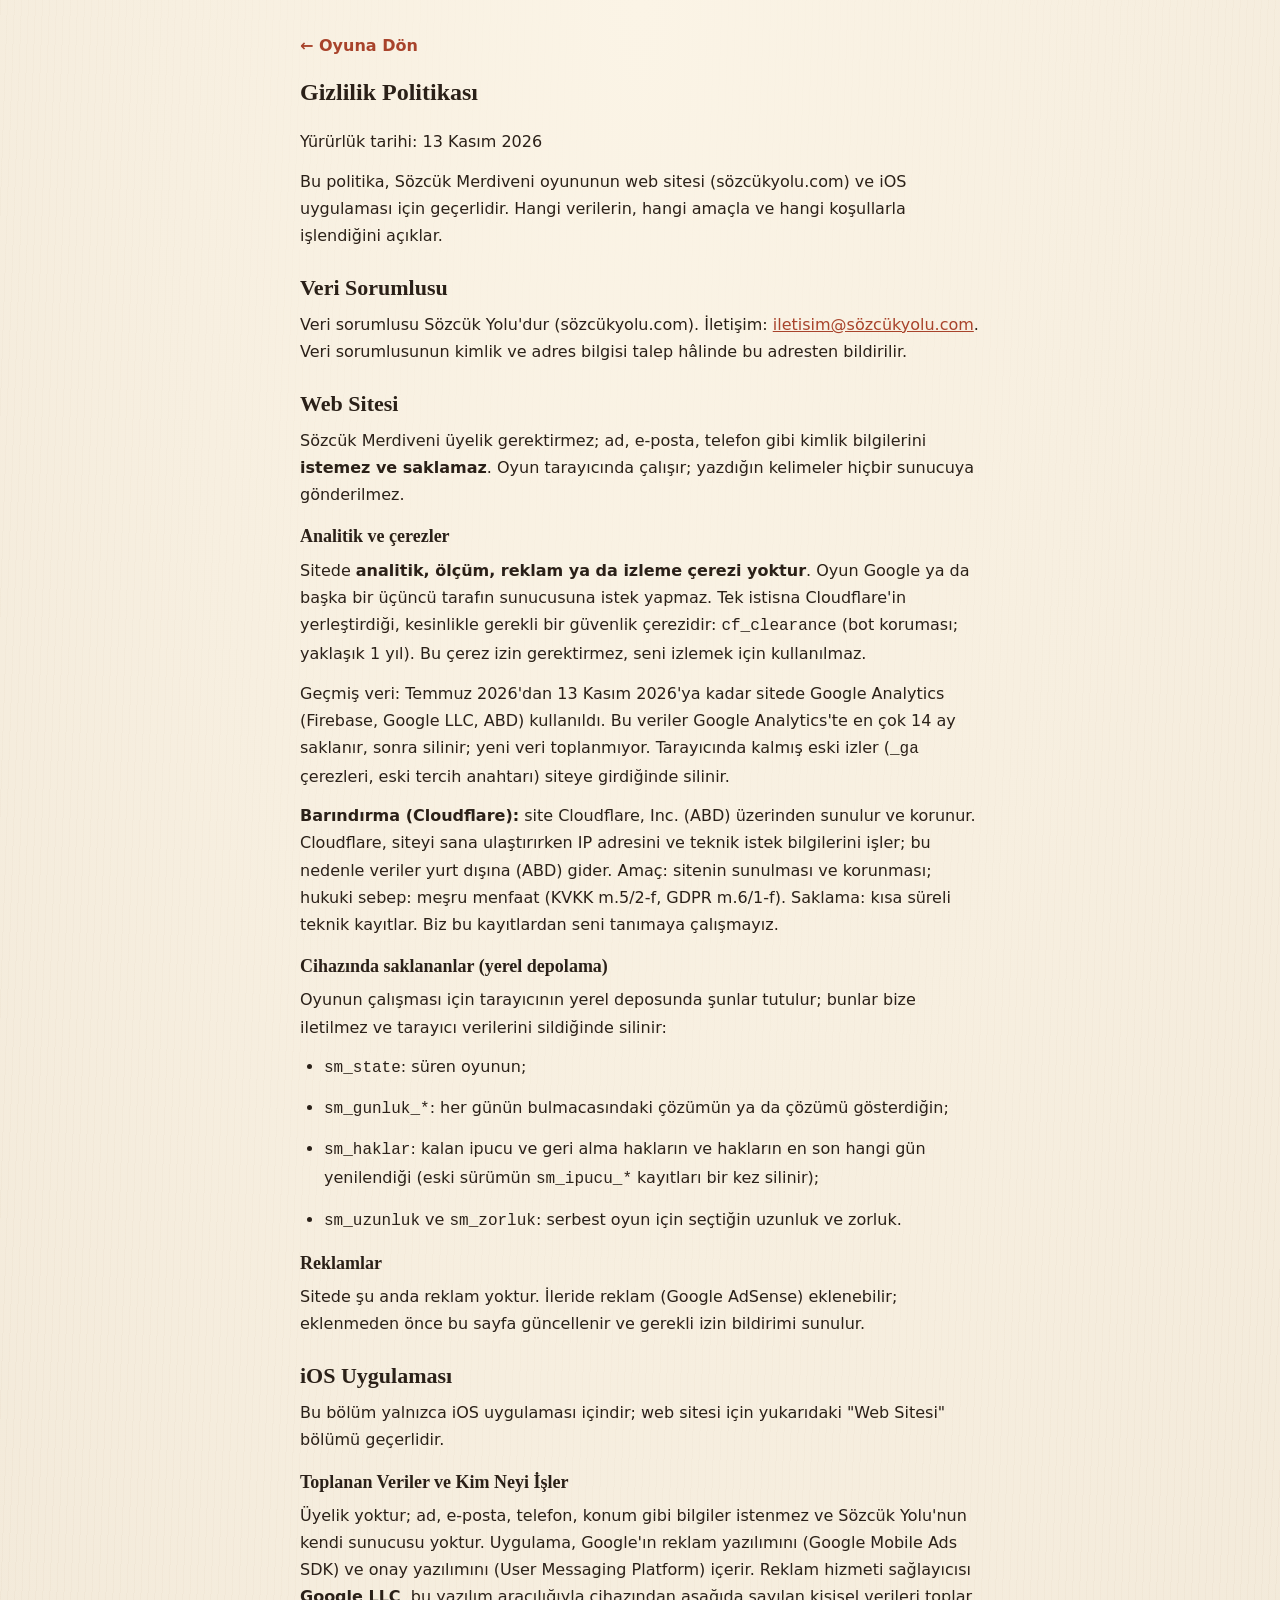
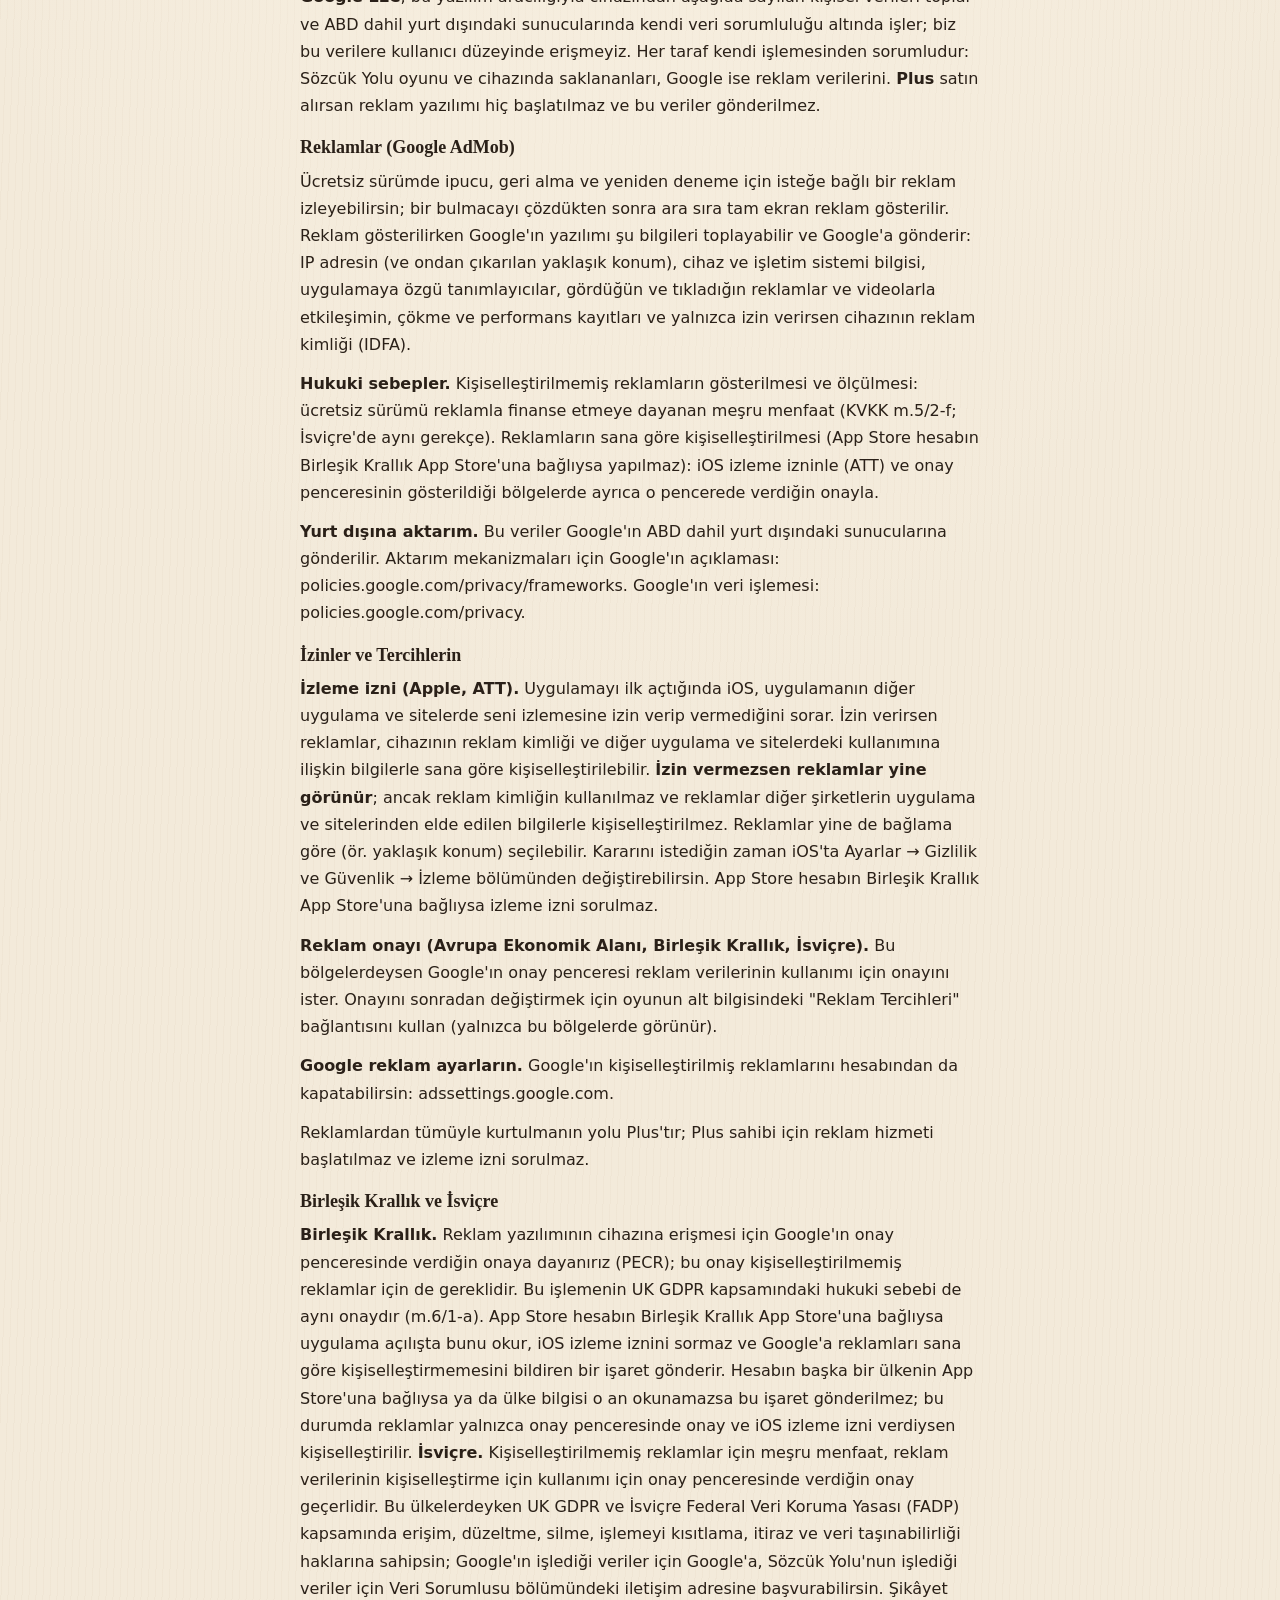
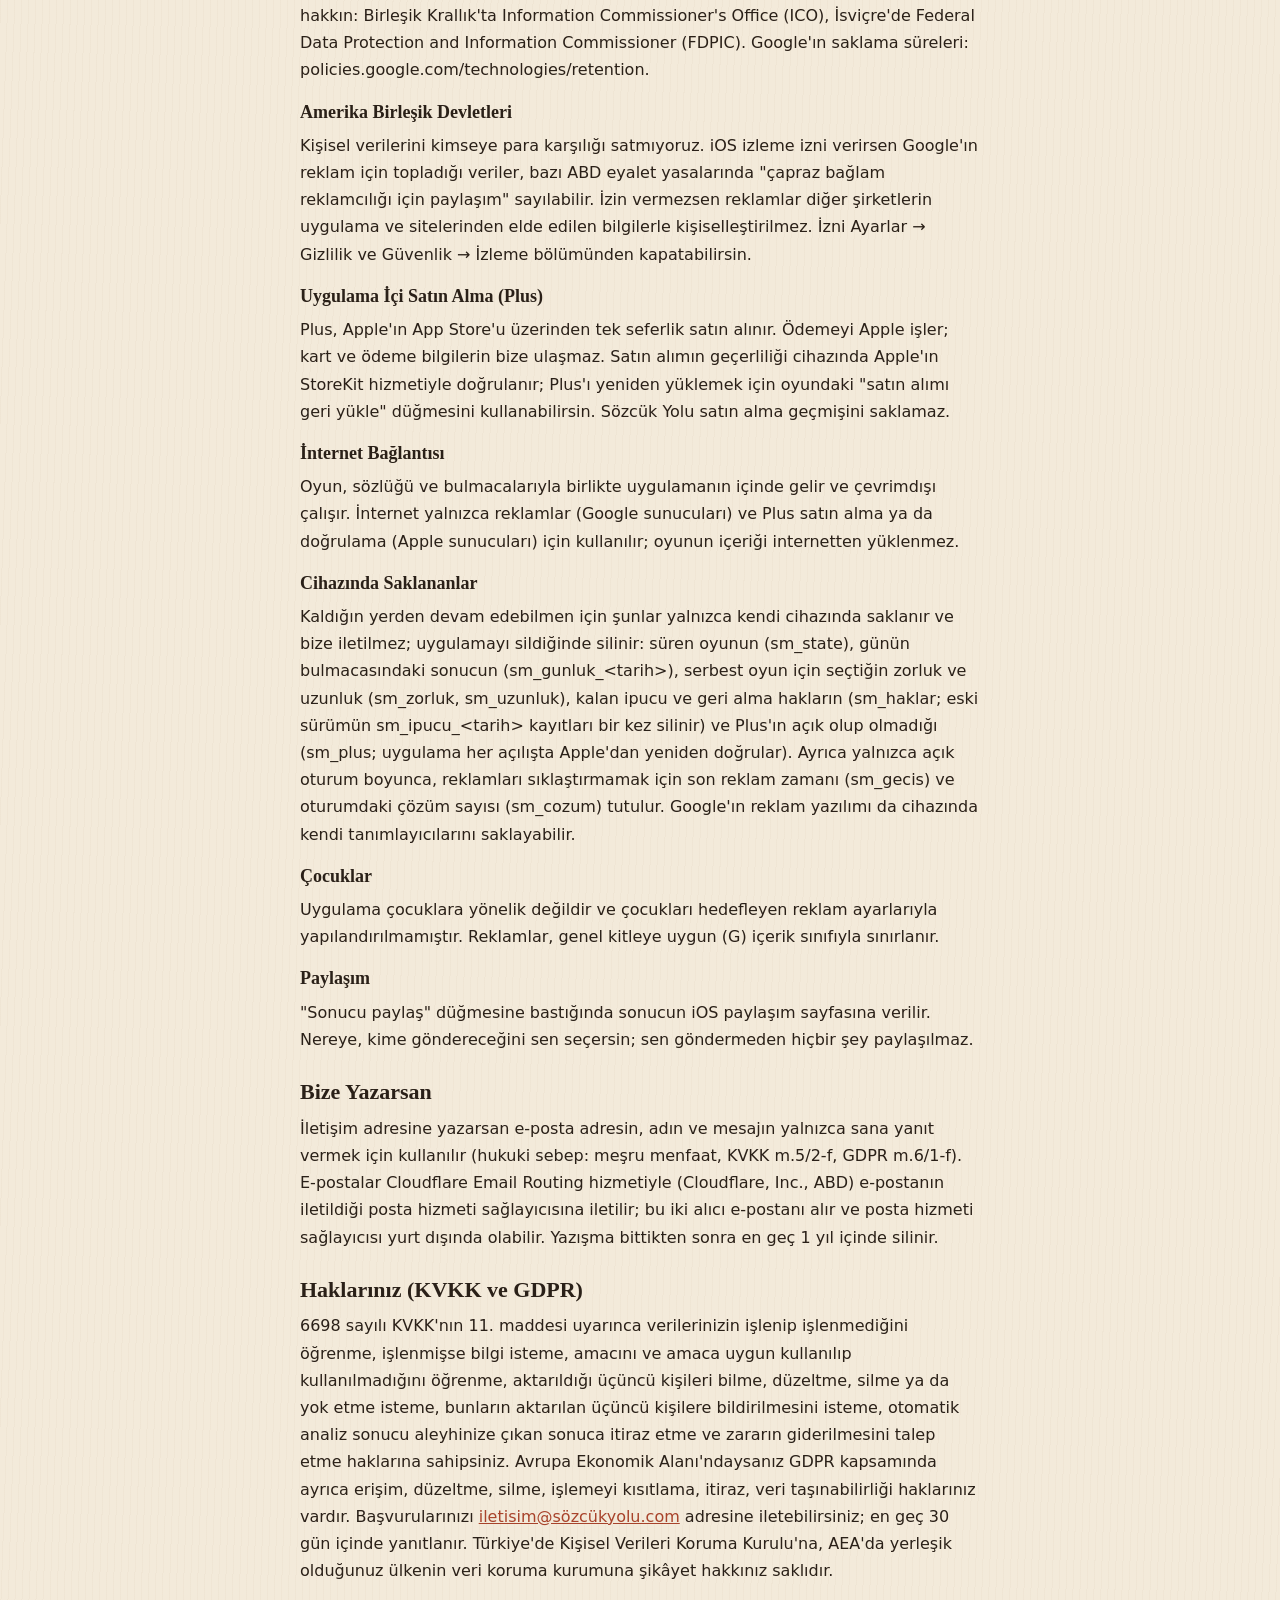
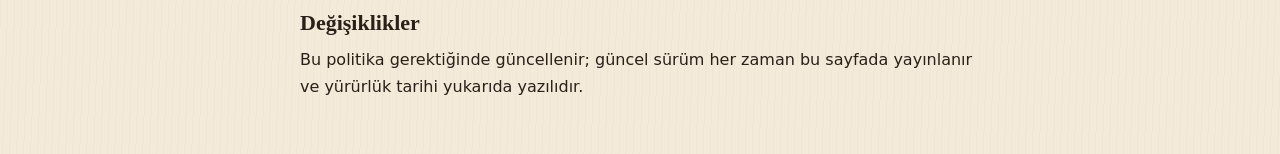
==== commit 88cd601f: "Oyun: geri al ve ipucu sayılı haklar; yenile onayı ve ayırt edilir ikon Sahip kararı (13 Kasım 2026)" ====
--- a/gizlilik.html
+++ b/gizlilik.html
@@ -61,7 +61,8 @@
     <ul>
       <li><code>sm_state</code>: süren oyunun;</li>
       <li><code>sm_gunluk_*</code>: her günün bulmacasındaki çözümün ya da çözümü gösterdiğin;</li>
-      <li><code>sm_ipucu_*</code>: o gün ücretsiz ipucunu kullanıp kullanmadığın;</li>
+      <li><code>sm_haklar</code>: kalan ipucu ve geri alma hakların ve hakların en son
+      hangi gün yenilendiği (eski sürümün <code>sm_ipucu_*</code> kayıtları bir kez silinir);</li>
       <li><code>sm_uzunluk</code> ve <code>sm_zorluk</code>: serbest oyun için
       seçtiğin uzunluk ve zorluk.</li>
     </ul>
@@ -87,7 +88,7 @@
     başlatılmaz ve bu veriler gönderilmez.</p>
 
 <h3>Reklamlar (Google AdMob)</h3>
-    <p>Ücretsiz sürümde ipucu ve yeniden deneme için isteğe bağlı bir
+    <p>Ücretsiz sürümde ipucu, geri alma ve yeniden deneme için isteğe bağlı bir
     reklam izleyebilirsin; bir bulmacayı çözdükten sonra ara sıra tam ekran
     reklam gösterilir. Reklam gösterilirken Google'ın yazılımı şu bilgileri
     toplayabilir ve Google'a gönderir: IP adresin (ve ondan çıkarılan yaklaşık
@@ -162,8 +163,8 @@
     cihazında saklanır ve bize iletilmez; uygulamayı sildiğinde silinir:
     süren oyunun (sm_state), günün bulmacasındaki sonucun
     (sm_gunluk_&lt;tarih&gt;), serbest oyun için seçtiğin zorluk ve uzunluk
-    (sm_zorluk, sm_uzunluk), günlük ücretsiz ipucunu o gün kullanıp
-    kullanmadığın (sm_ipucu_&lt;tarih&gt;) ve Plus'ın açık olup olmadığı
+    (sm_zorluk, sm_uzunluk), kalan ipucu ve geri alma hakların (sm_haklar;
+    eski sürümün sm_ipucu_&lt;tarih&gt; kayıtları bir kez silinir) ve Plus'ın açık olup olmadığı
     (sm_plus; uygulama her açılışta Apple'dan yeniden doğrular). Ayrıca yalnızca
     açık oturum boyunca, reklamları sıklaştırmamak için son reklam zamanı
     (sm_gecis) ve oturumdaki çözüm sayısı (sm_cozum) tutulur. Google'ın reklam
--- a/style.css
+++ b/style.css
@@ -383,6 +383,26 @@
 .status-actions { display: inline-flex; gap: var(--space-2); margin-left: auto; }
 .hint-btn { display: grid; place-items: center; padding: 0; }
 .hint-btn .icon { width: 20px; height: 20px; }
+/* Kalan hak rozeti (Geri al, İpucu): düğmenin sağ üst köşesinde; Plus'ta gizli.
+   Sayı aria-label'da da yazar; rozet ekran okuyucuya okunmaz. */
+.hak {
+  position: absolute;
+  top: -7px;
+  right: -7px;
+  min-width: 16px;
+  height: 16px;
+  padding: 0 var(--space-1);
+  border-radius: 8px;
+  background: var(--accent);
+  color: var(--on-accent);
+  font-size: var(--fs-2xs);
+  font-weight: var(--fw-bold);
+  line-height: 16px;
+  text-align: center;
+  font-variant-numeric: tabular-nums;
+  pointer-events: none;
+}
+.hak.hidden { display: none; }
 .mini-btn:disabled { opacity: 0.4; cursor: default; }
 .mini-btn:disabled:active { background: var(--surface); }
 
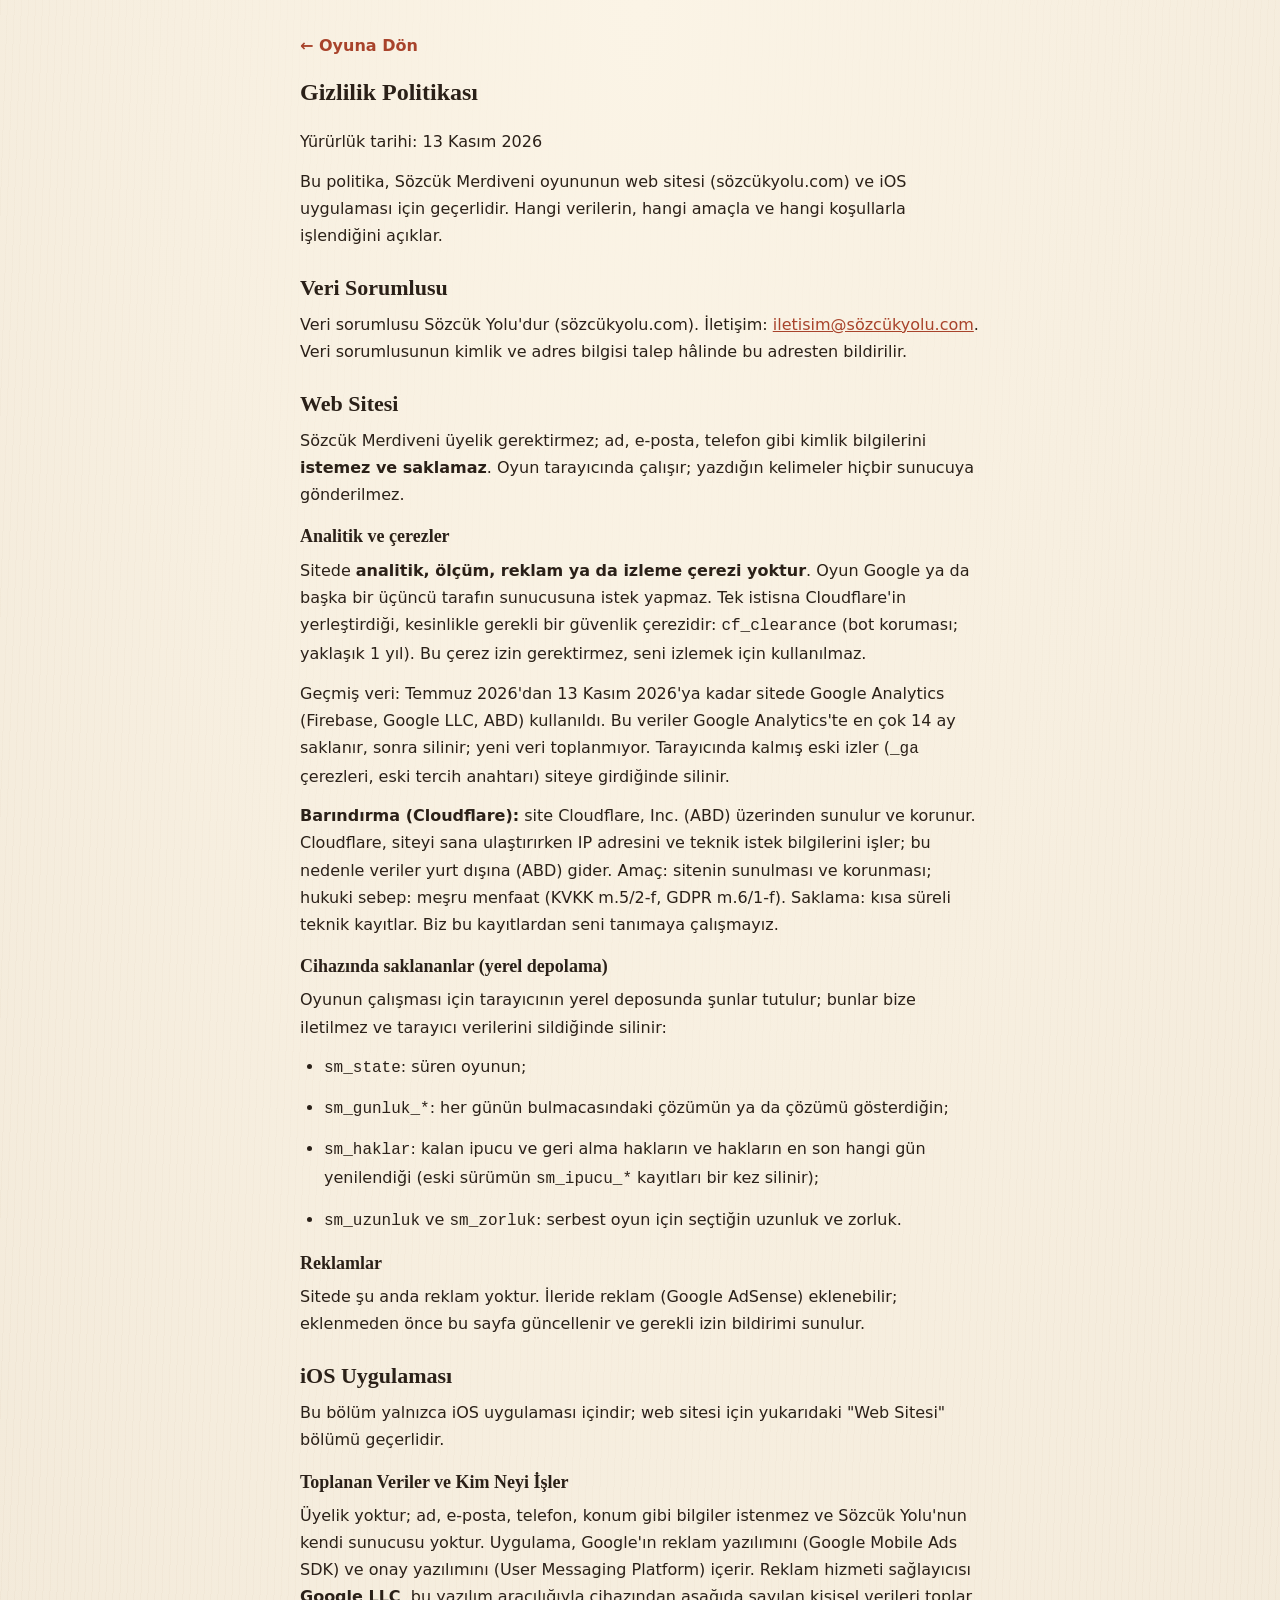
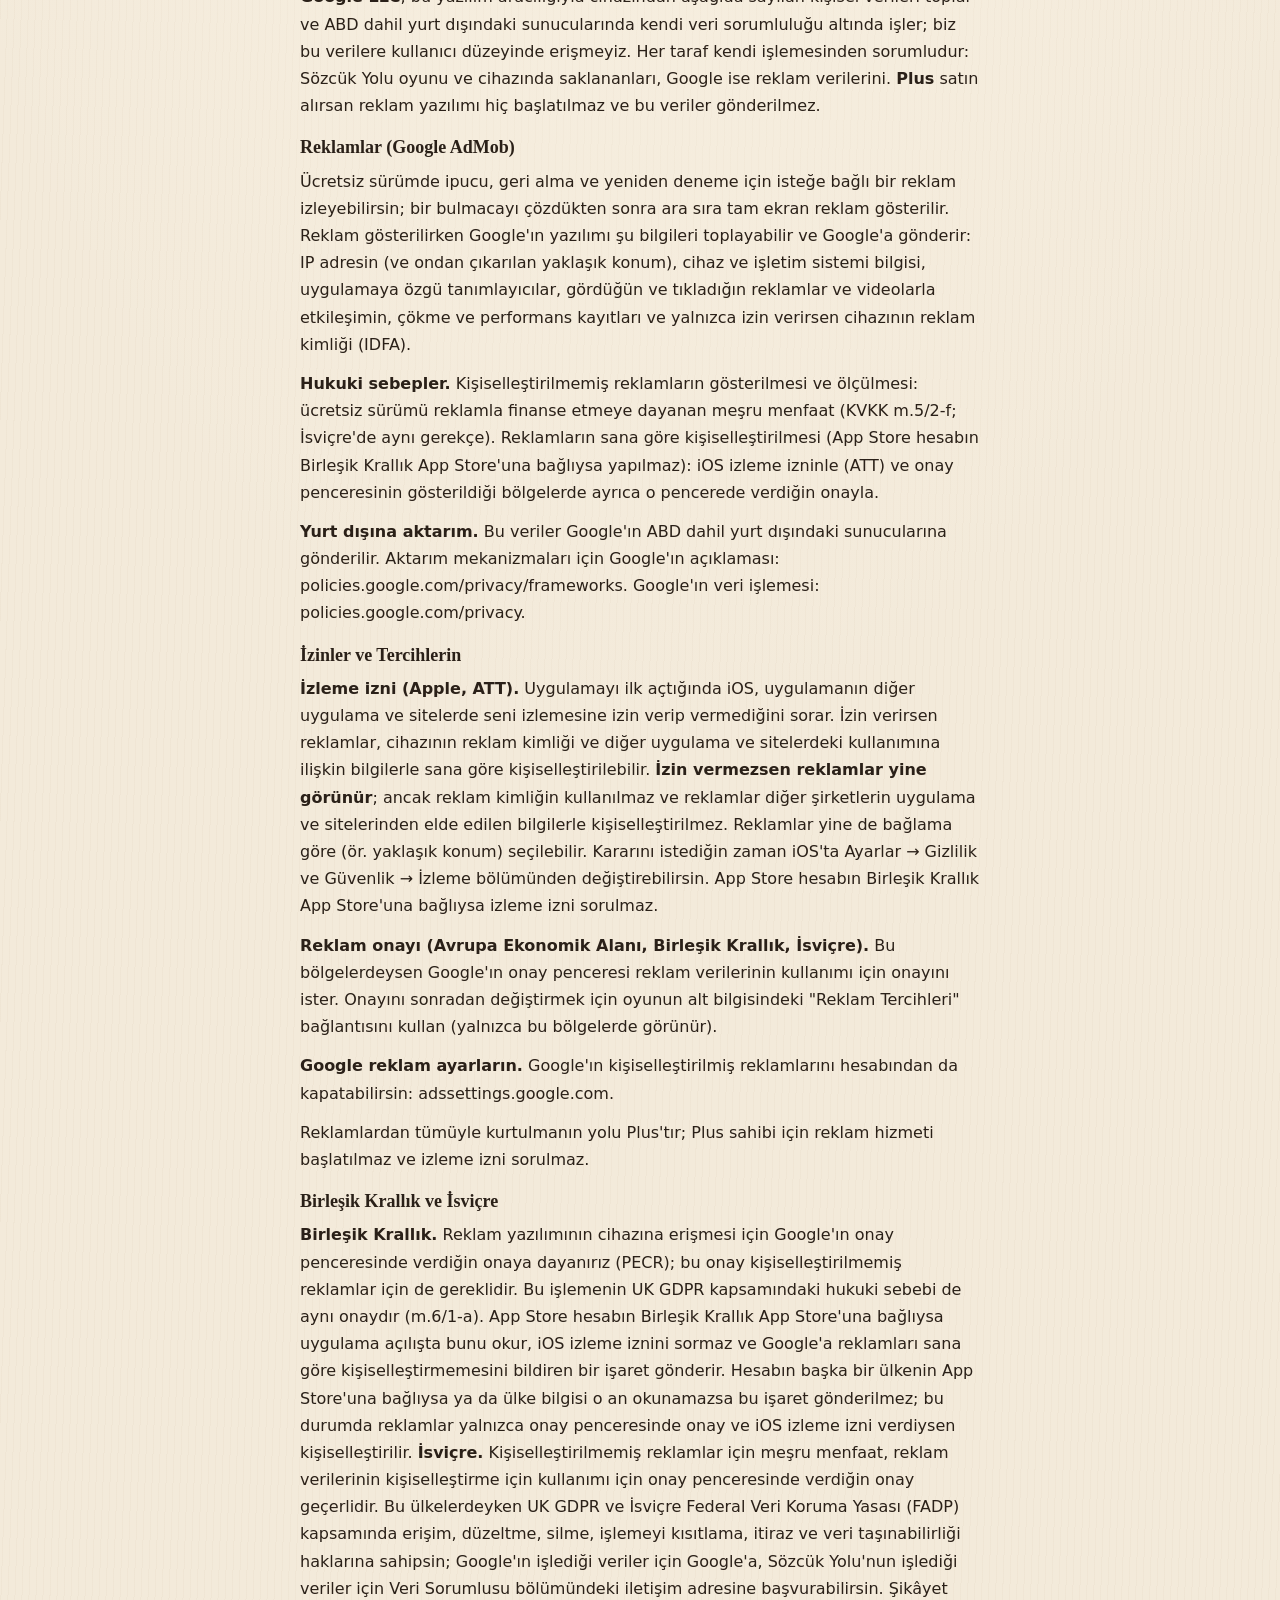
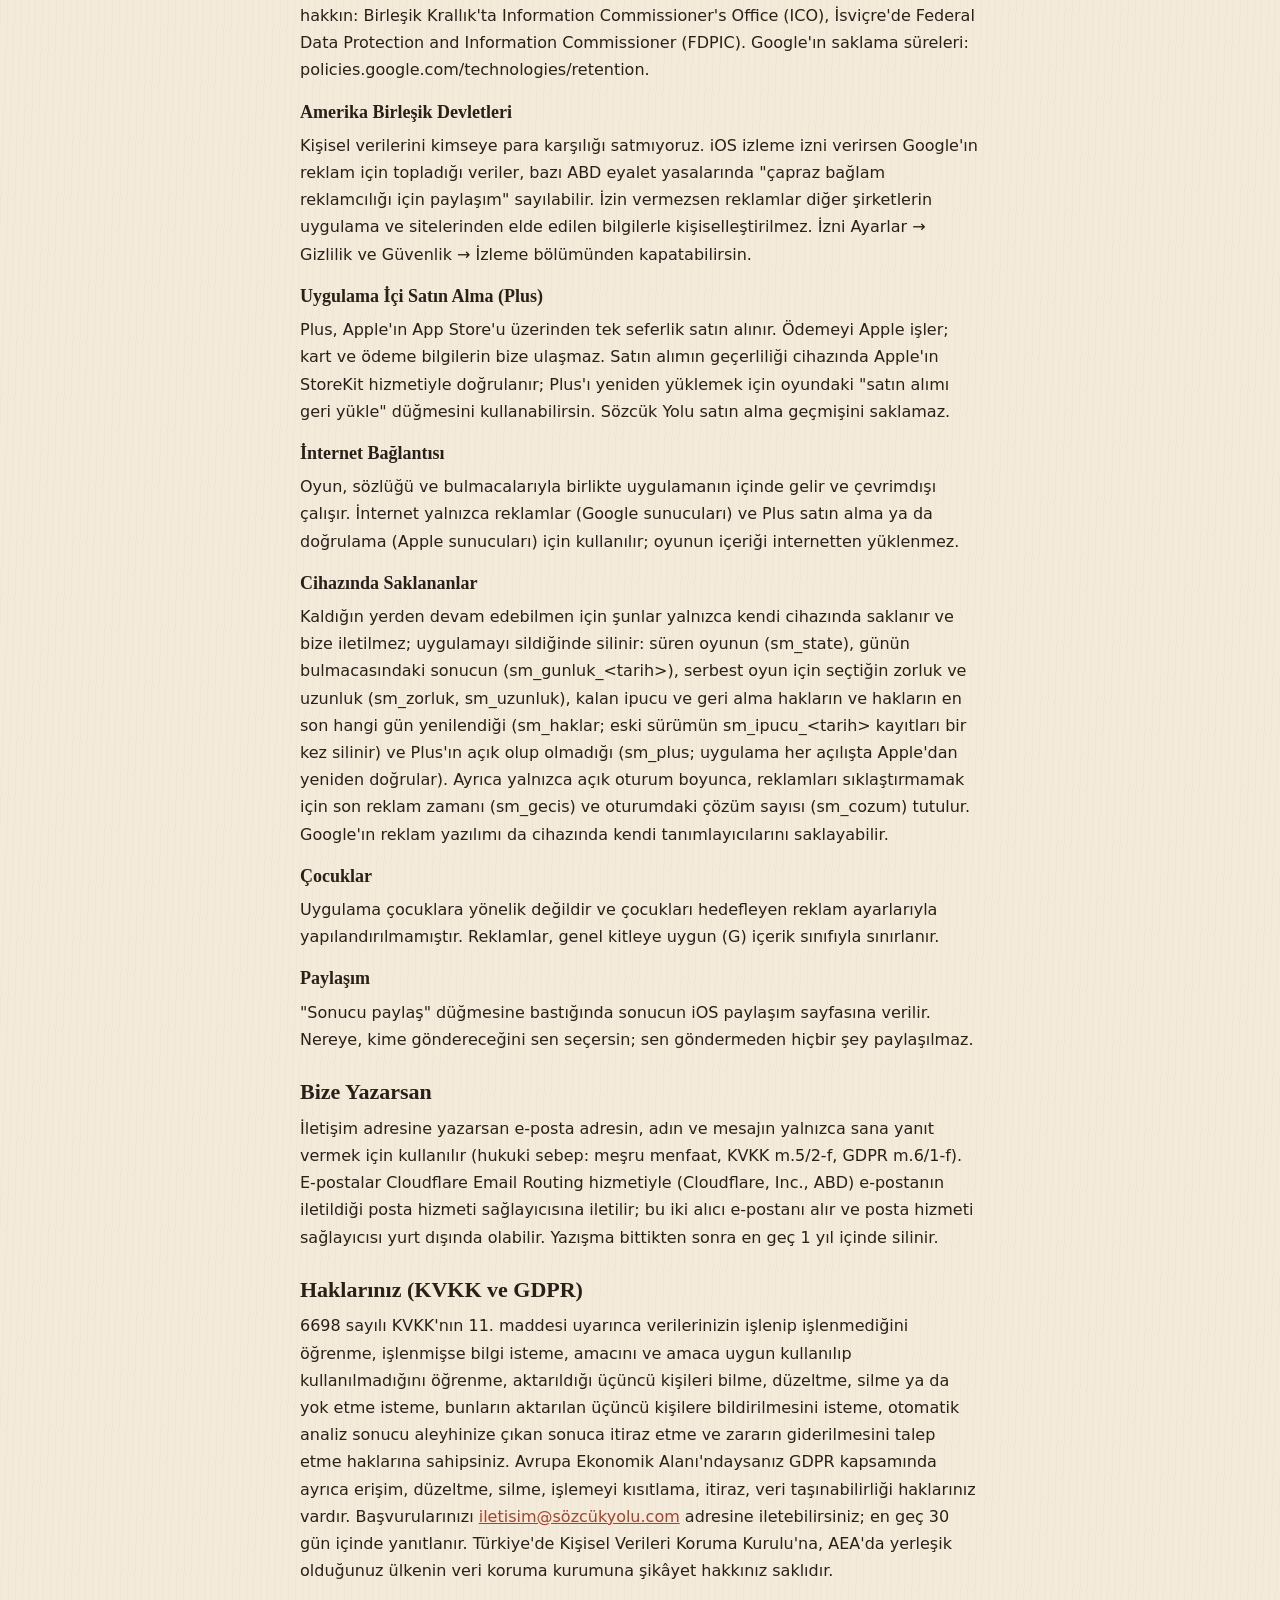
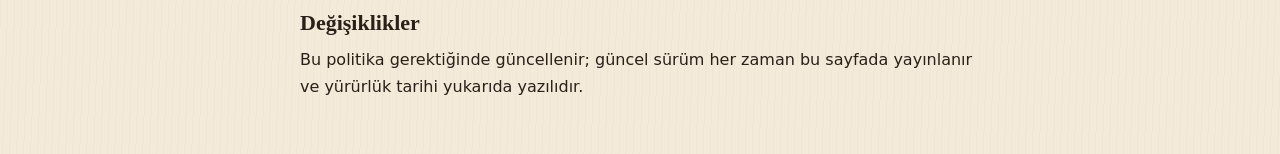
==== commit b6454dea: "Oyun: açık ipucu korunur; Plus'ın tek vaadi; hak kuralı metni; doğru ileti Denetim düzeltmeleri (#30" ====
--- a/gizlilik.html
+++ b/gizlilik.html
@@ -163,8 +163,9 @@
     cihazında saklanır ve bize iletilmez; uygulamayı sildiğinde silinir:
     süren oyunun (sm_state), günün bulmacasındaki sonucun
     (sm_gunluk_&lt;tarih&gt;), serbest oyun için seçtiğin zorluk ve uzunluk
-    (sm_zorluk, sm_uzunluk), kalan ipucu ve geri alma hakların (sm_haklar;
-    eski sürümün sm_ipucu_&lt;tarih&gt; kayıtları bir kez silinir) ve Plus'ın açık olup olmadığı
+    (sm_zorluk, sm_uzunluk), kalan ipucu ve geri alma hakların ve hakların en son
+    hangi gün yenilendiği (sm_haklar; eski sürümün sm_ipucu_&lt;tarih&gt; kayıtları
+    bir kez silinir) ve Plus'ın açık olup olmadığı
     (sm_plus; uygulama her açılışta Apple'dan yeniden doğrular). Ayrıca yalnızca
     açık oturum boyunca, reklamları sıklaştırmamak için son reklam zamanı
     (sm_gecis) ve oturumdaki çözüm sayısı (sm_cozum) tutulur. Google'ın reklam
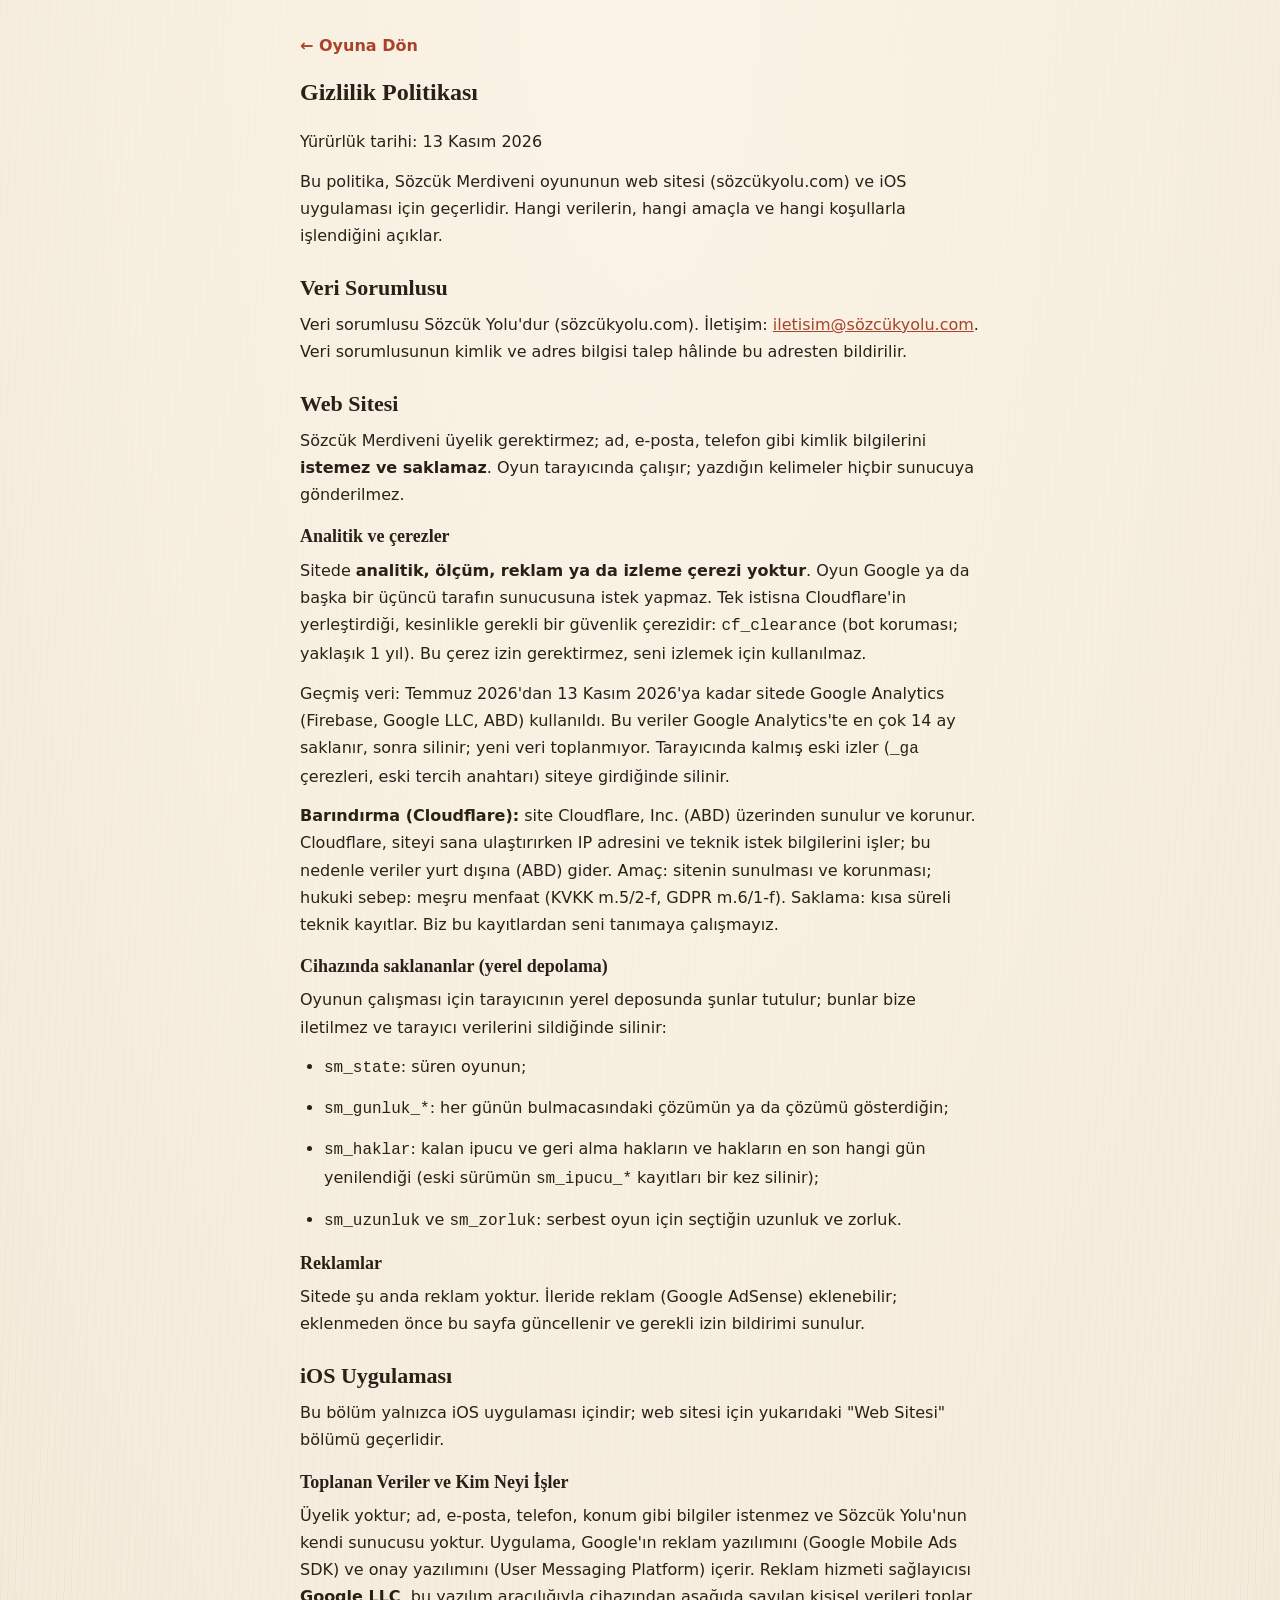
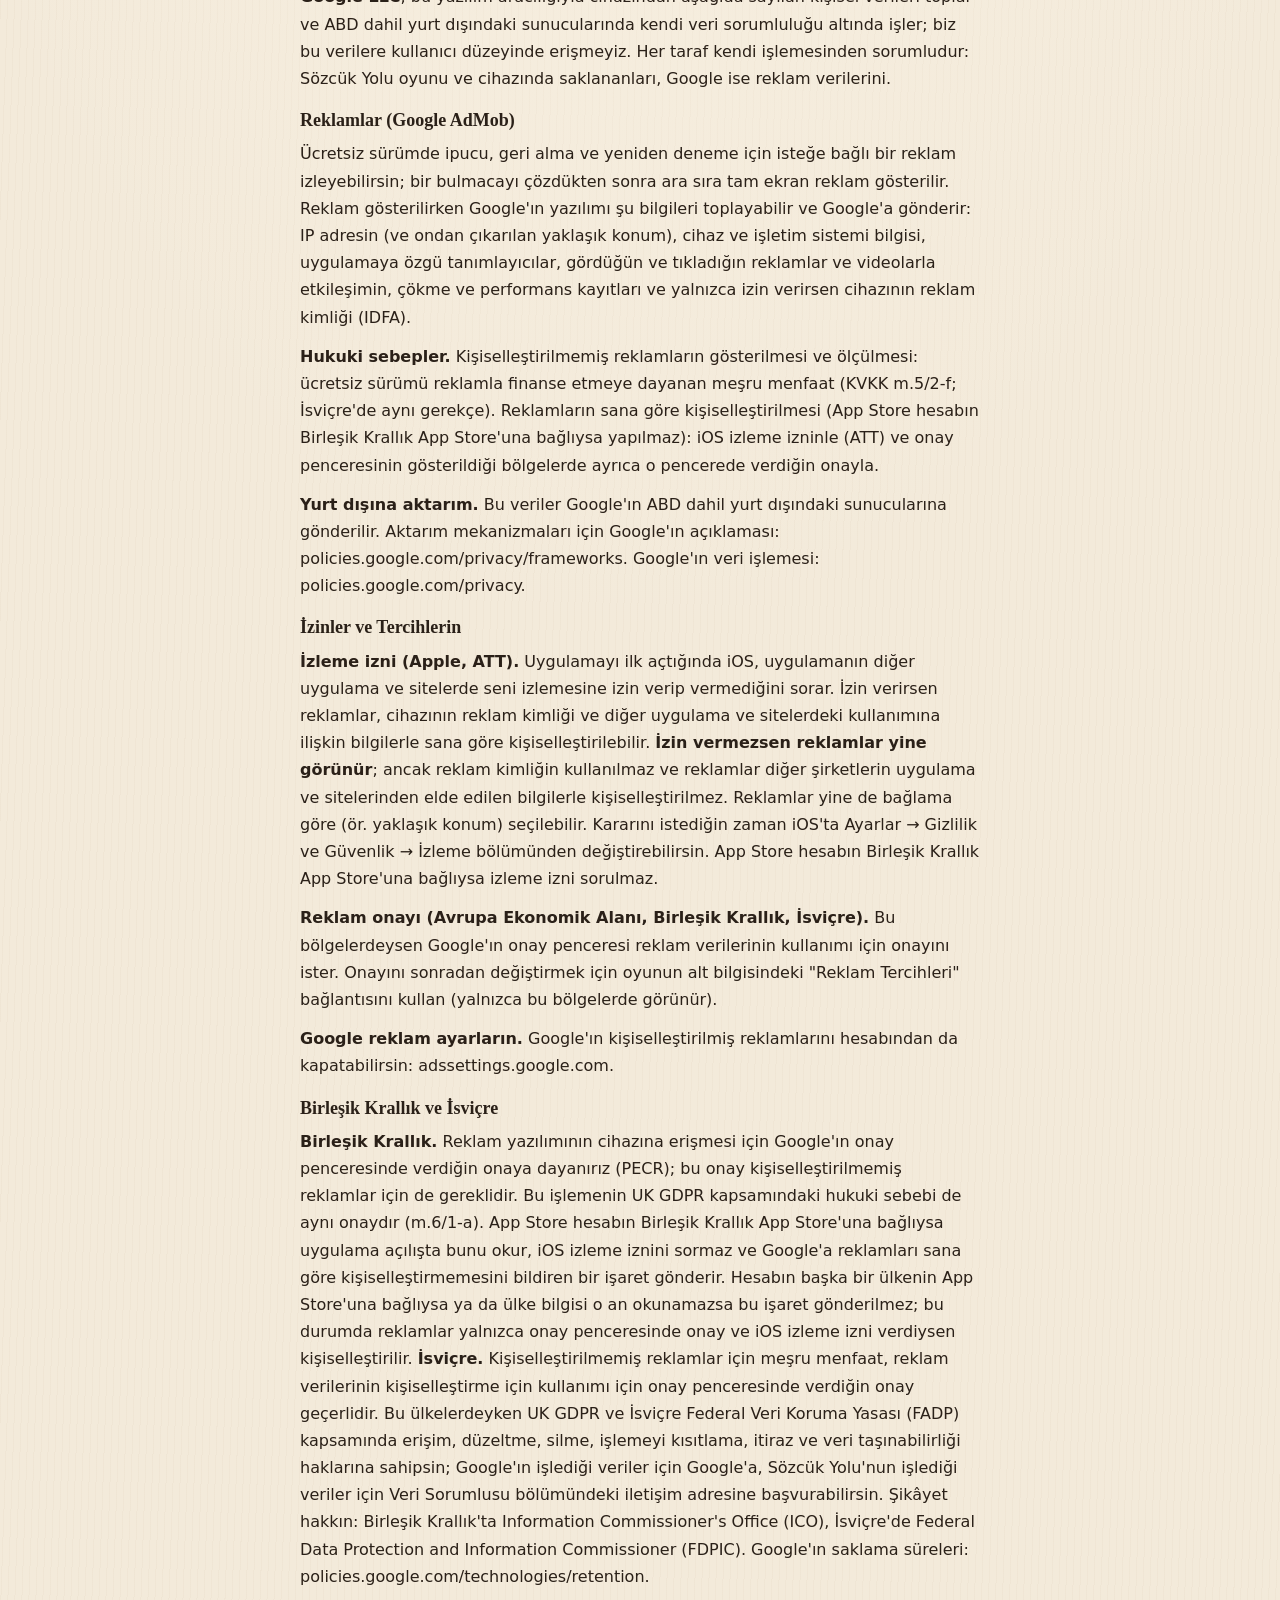
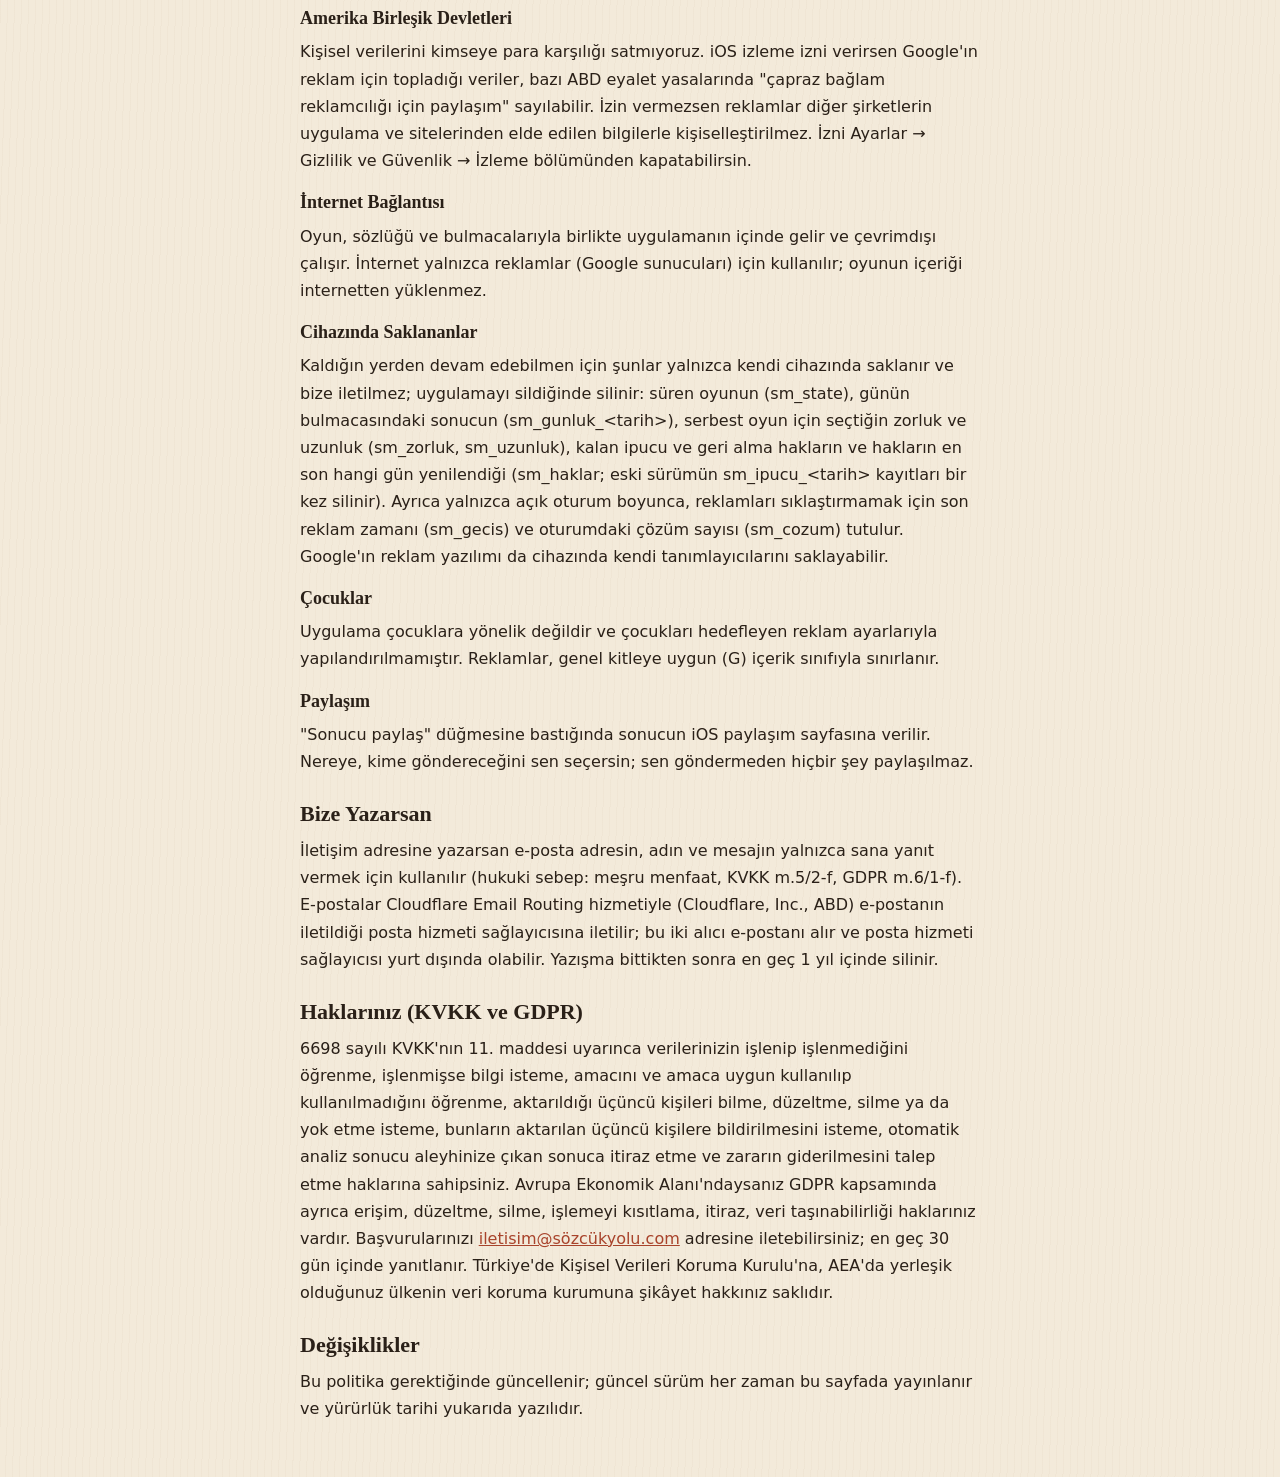
==== commit 4d64c3eb: "[sahip-onayı] Uygulama ilk sürümü Plus'suz: kanca plusSatinAl vermezse Plus görünmez Co-Authored-By:" ====
--- a/gizlilik.html
+++ b/gizlilik.html
@@ -84,8 +84,7 @@
     Platform) içerir. Reklam hizmeti sağlayıcısı <strong>Google LLC</strong>, bu
     yazılım aracılığıyla cihazından aşağıda sayılan kişisel verileri toplar ve
     ABD dahil yurt dışındaki sunucularında kendi veri sorumluluğu altında işler; biz bu verilere kullanıcı düzeyinde erişmeyiz. Her taraf kendi işlemesinden sorumludur: Sözcük Yolu oyunu ve
-    cihazında saklananları, Google ise reklam verilerini. <strong>Plus</strong> satın alırsan reklam yazılımı hiç
-    başlatılmaz ve bu veriler gönderilmez.</p>
+    cihazında saklananları, Google ise reklam verilerini.</p>
 
 <h3>Reklamlar (Google AdMob)</h3>
     <p>Ücretsiz sürümde ipucu, geri alma ve yeniden deneme için isteğe bağlı bir
@@ -124,8 +123,6 @@
     bu bölgelerde görünür).</p>
     <p><strong>Google reklam ayarların.</strong> Google'ın kişiselleştirilmiş
     reklamlarını hesabından da kapatabilirsin: adssettings.google.com.</p>
-    <p>Reklamlardan tümüyle kurtulmanın yolu Plus'tır; Plus sahibi için reklam
-    hizmeti başlatılmaz ve izleme izni sorulmaz.</p>
 
 <h3>Birleşik Krallık ve İsviçre</h3>
     <p><strong>Birleşik Krallık.</strong> Reklam yazılımının cihazına erişmesi
@@ -145,17 +142,9 @@
 <h3>Amerika Birleşik Devletleri</h3>
     <p>Kişisel verilerini kimseye para karşılığı satmıyoruz. iOS izleme izni verirsen Google'ın reklam için topladığı veriler, bazı ABD eyalet yasalarında "çapraz bağlam reklamcılığı için paylaşım" sayılabilir. İzin vermezsen reklamlar diğer şirketlerin uygulama ve sitelerinden elde edilen bilgilerle kişiselleştirilmez. İzni Ayarlar &rarr; Gizlilik ve Güvenlik &rarr; İzleme bölümünden kapatabilirsin.</p>
 
-<h3>Uygulama İçi Satın Alma (Plus)</h3>
-    <p>Plus, Apple'ın App Store'u üzerinden tek seferlik satın alınır.
-    Ödemeyi Apple işler; kart ve ödeme bilgilerin bize ulaşmaz. Satın alımın
-    geçerliliği cihazında Apple'ın StoreKit hizmetiyle doğrulanır; Plus'ı
-    yeniden yüklemek için oyundaki "satın alımı geri yükle" düğmesini
-    kullanabilirsin. Sözcük Yolu satın alma geçmişini saklamaz.</p>
-
 <h3>İnternet Bağlantısı</h3>
     <p>Oyun, sözlüğü ve bulmacalarıyla birlikte uygulamanın içinde gelir ve
-    çevrimdışı çalışır. İnternet yalnızca reklamlar (Google sunucuları) ve
-    Plus satın alma ya da doğrulama (Apple sunucuları) için kullanılır;
+    çevrimdışı çalışır. İnternet yalnızca reklamlar (Google sunucuları) için kullanılır;
     oyunun içeriği internetten yüklenmez.</p>
 
 <h3>Cihazında Saklananlar</h3>
@@ -165,8 +154,7 @@
     (sm_gunluk_&lt;tarih&gt;), serbest oyun için seçtiğin zorluk ve uzunluk
     (sm_zorluk, sm_uzunluk), kalan ipucu ve geri alma hakların ve hakların en son
     hangi gün yenilendiği (sm_haklar; eski sürümün sm_ipucu_&lt;tarih&gt; kayıtları
-    bir kez silinir) ve Plus'ın açık olup olmadığı
-    (sm_plus; uygulama her açılışta Apple'dan yeniden doğrular). Ayrıca yalnızca
+    bir kez silinir). Ayrıca yalnızca
     açık oturum boyunca, reklamları sıklaştırmamak için son reklam zamanı
     (sm_gecis) ve oturumdaki çözüm sayısı (sm_cozum) tutulur. Google'ın reklam
     yazılımı da cihazında kendi tanımlayıcılarını saklayabilir.</p>
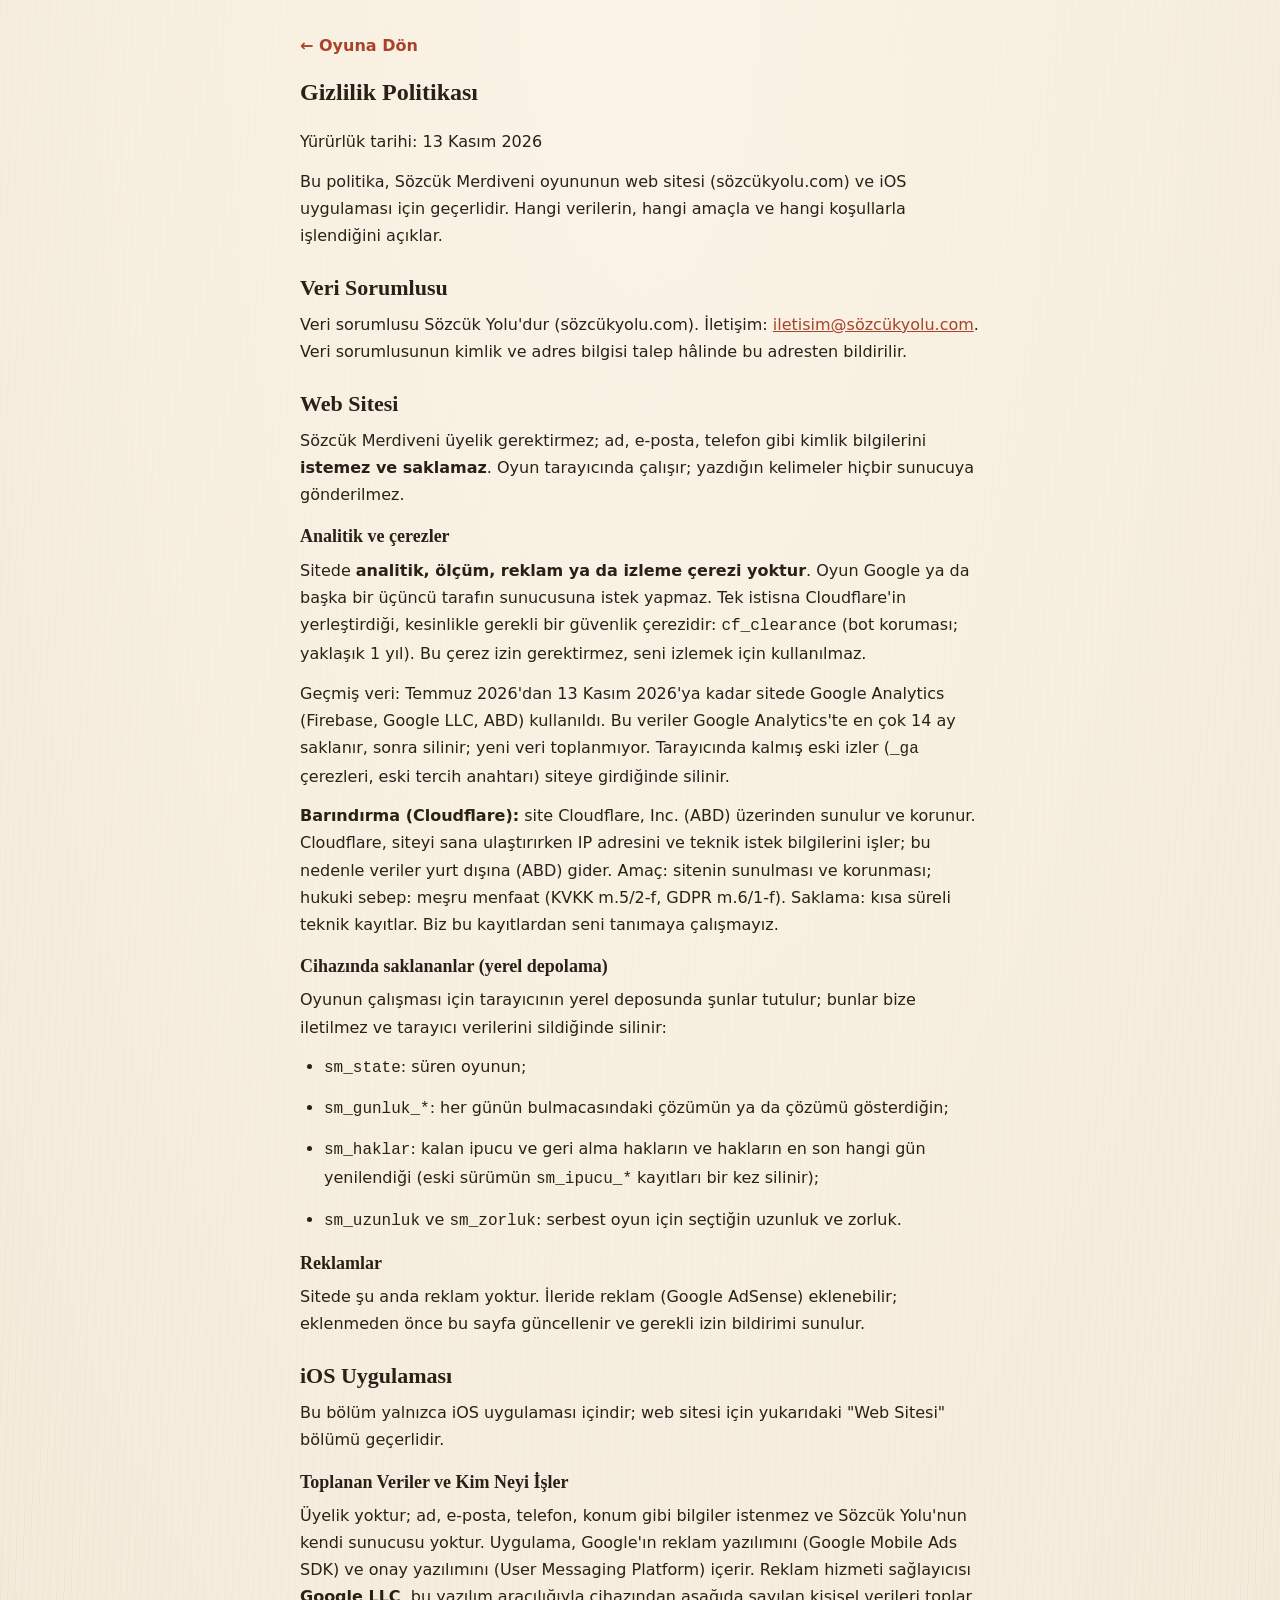
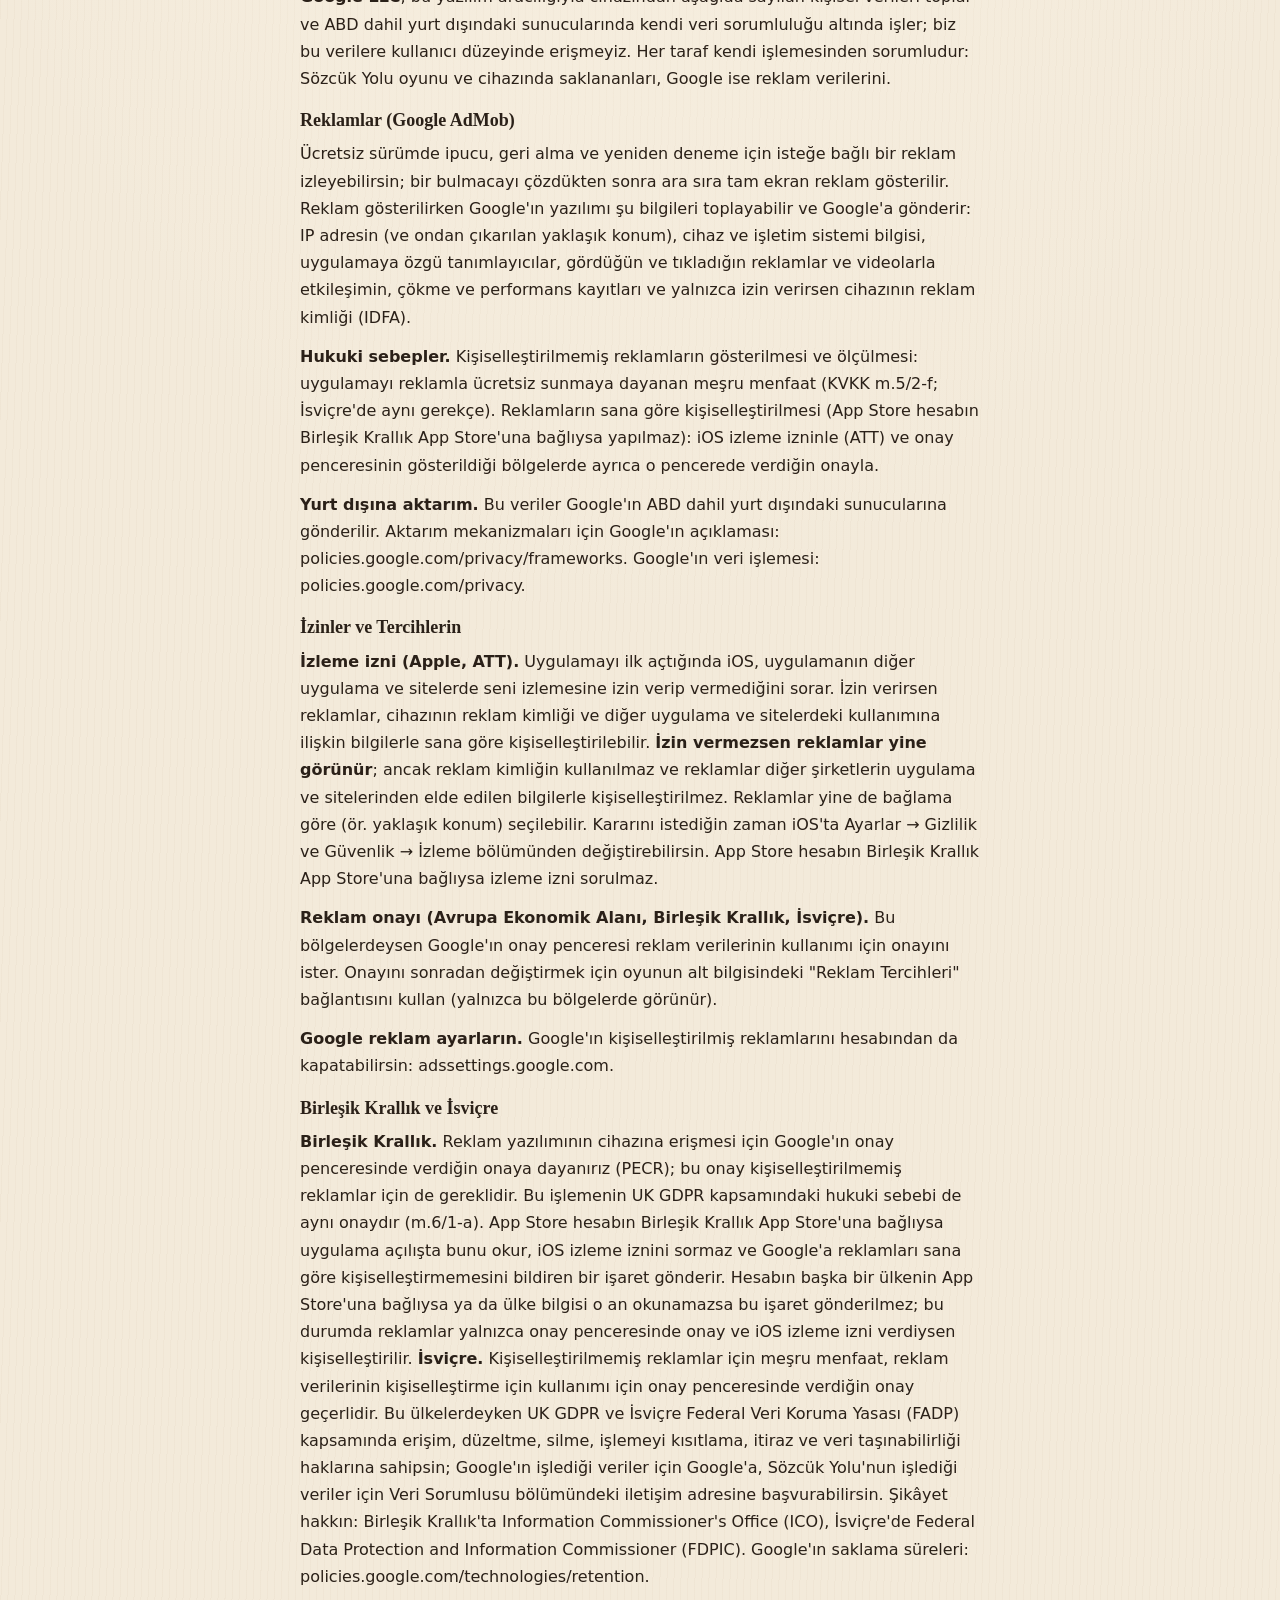
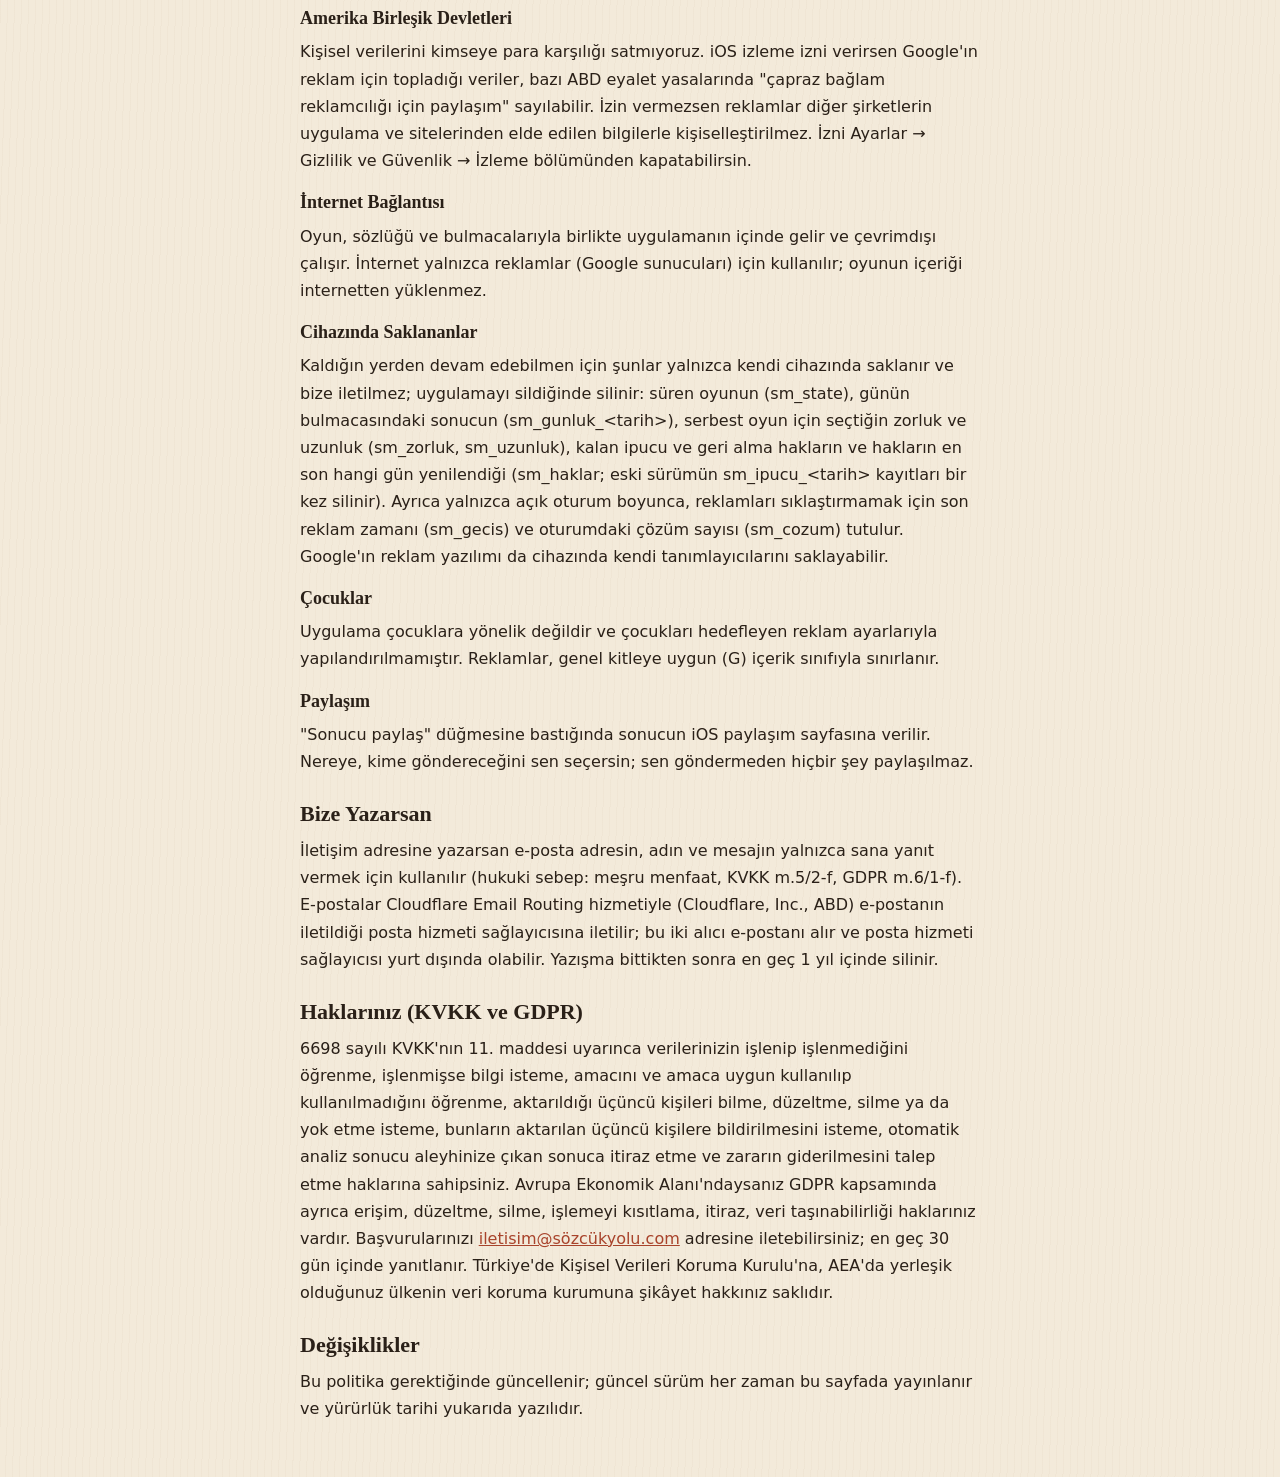
==== commit e4f6b1aa: "Hukuk-uyum: gizlilik metni, uygulama reklamla ücretsiz sunulur Co-Authored-By: Claude Sonnet 5.5 <no" ====
--- a/gizlilik.html
+++ b/gizlilik.html
@@ -96,7 +96,7 @@
     performans kayıtları ve yalnızca izin verirsen cihazının reklam kimliği
     (IDFA).</p>
     <p><strong>Hukuki sebepler.</strong> Kişiselleştirilmemiş reklamların
-    gösterilmesi ve ölçülmesi: ücretsiz sürümü reklamla finanse etmeye dayanan
+    gösterilmesi ve ölçülmesi: uygulamayı reklamla ücretsiz sunmaya dayanan
     meşru menfaat (KVKK m.5/2-f; İsviçre'de aynı gerekçe). Reklamların sana göre kişiselleştirilmesi (App Store hesabın Birleşik Krallık App Store'una bağlıysa yapılmaz): iOS
     izleme izninle (ATT) ve onay penceresinin gösterildiği bölgelerde ayrıca o
     pencerede verdiğin onayla.</p>
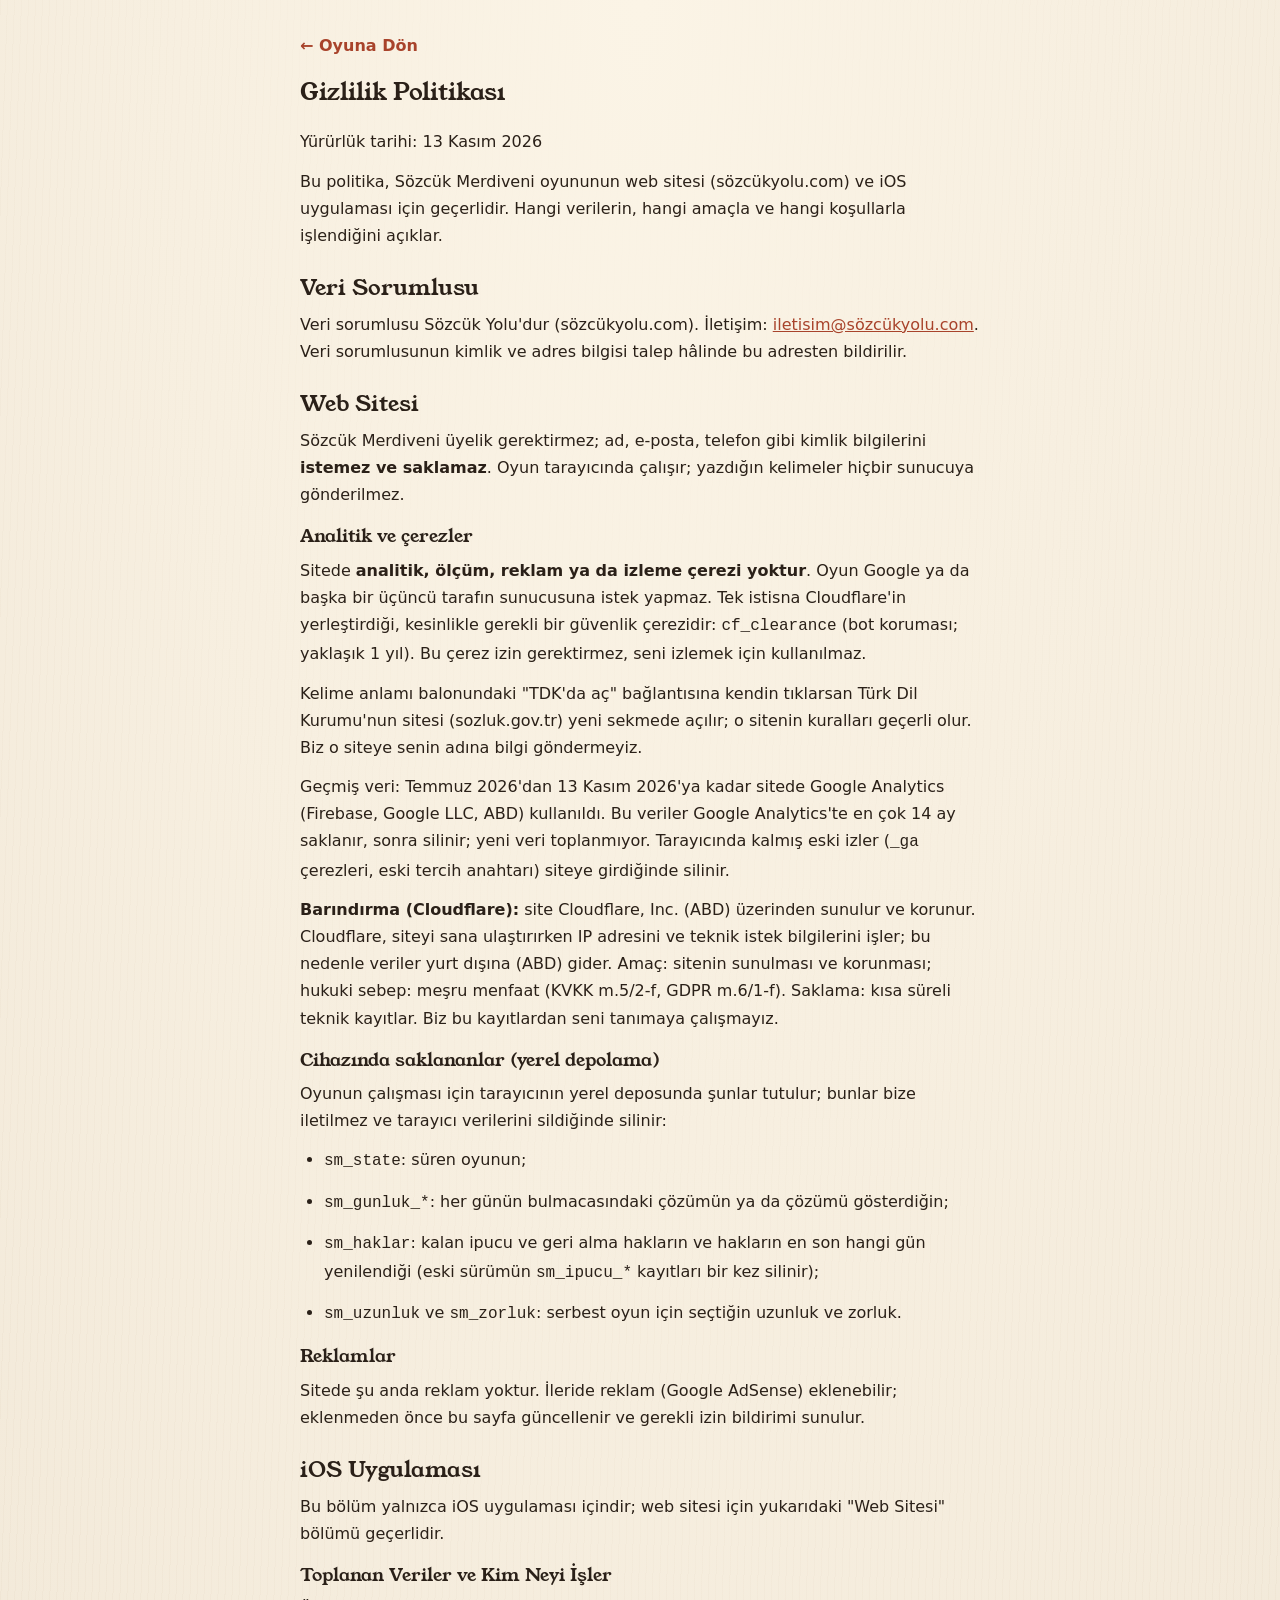
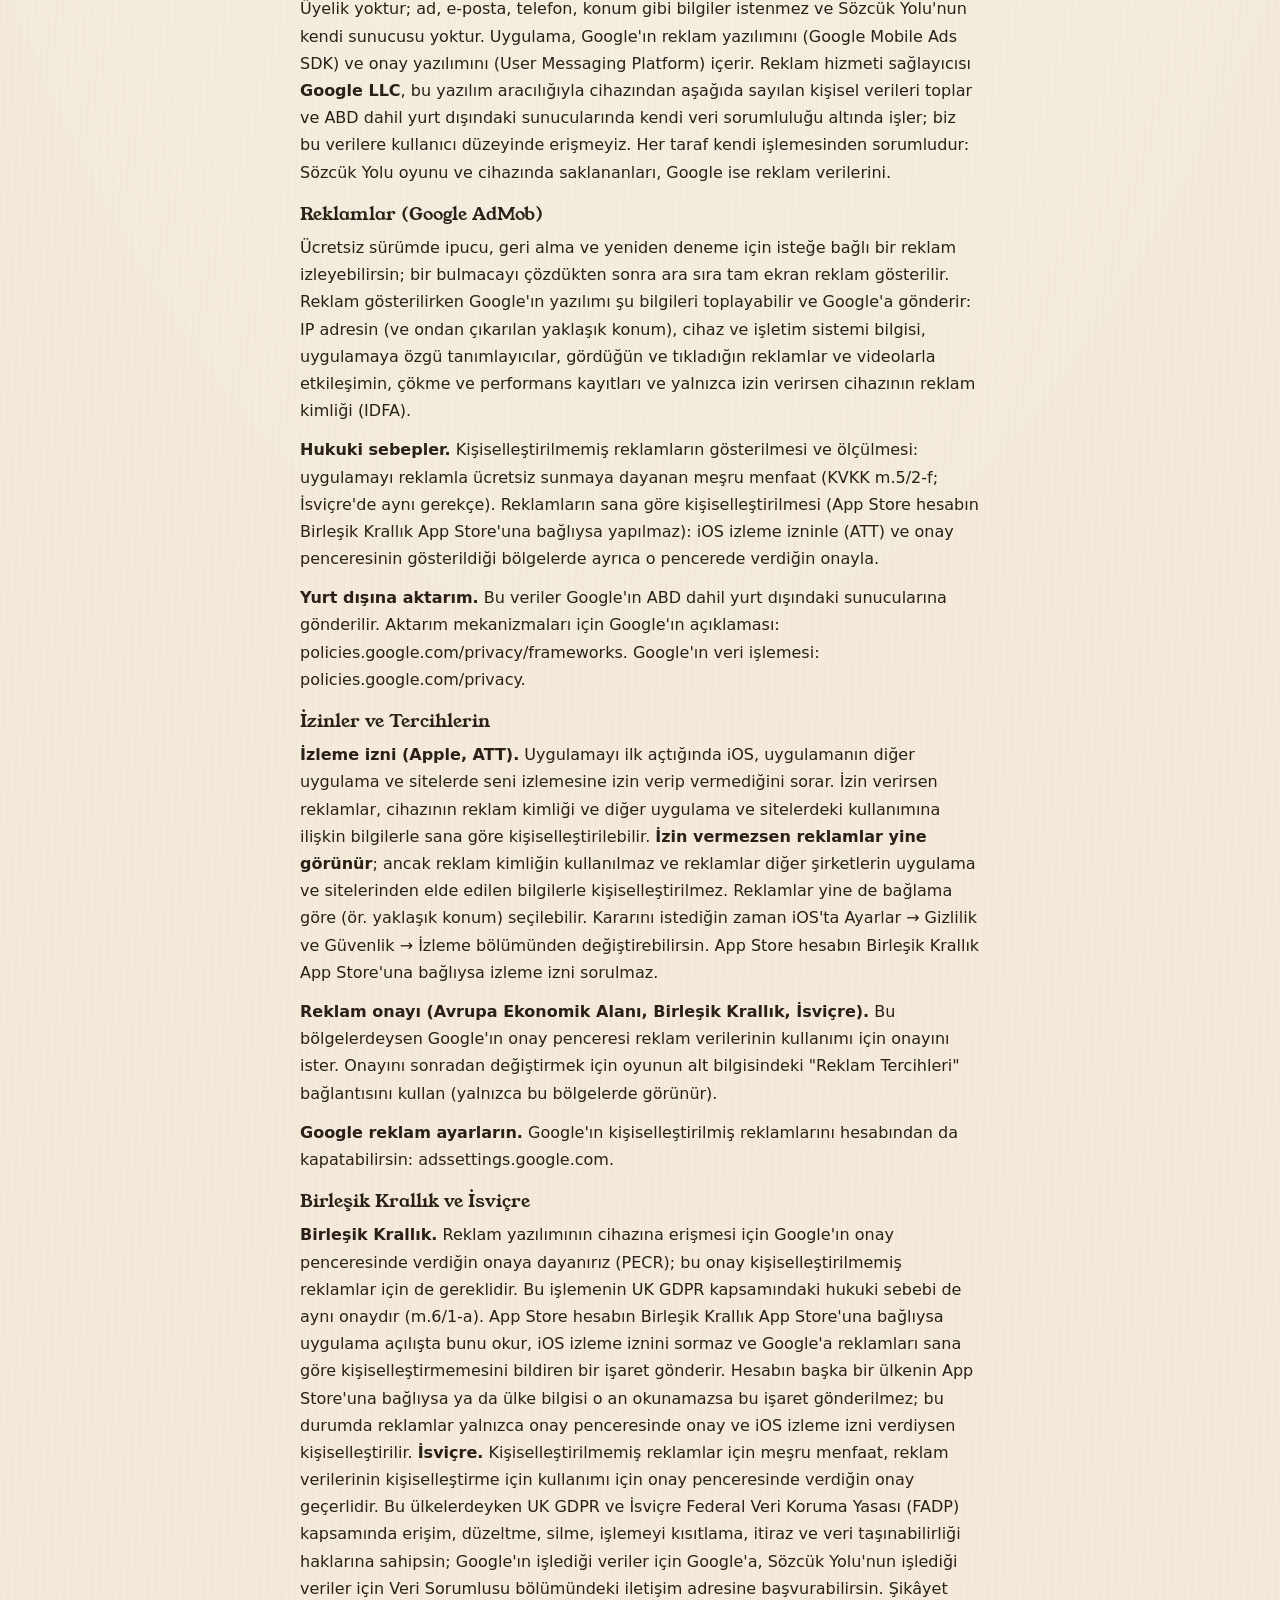
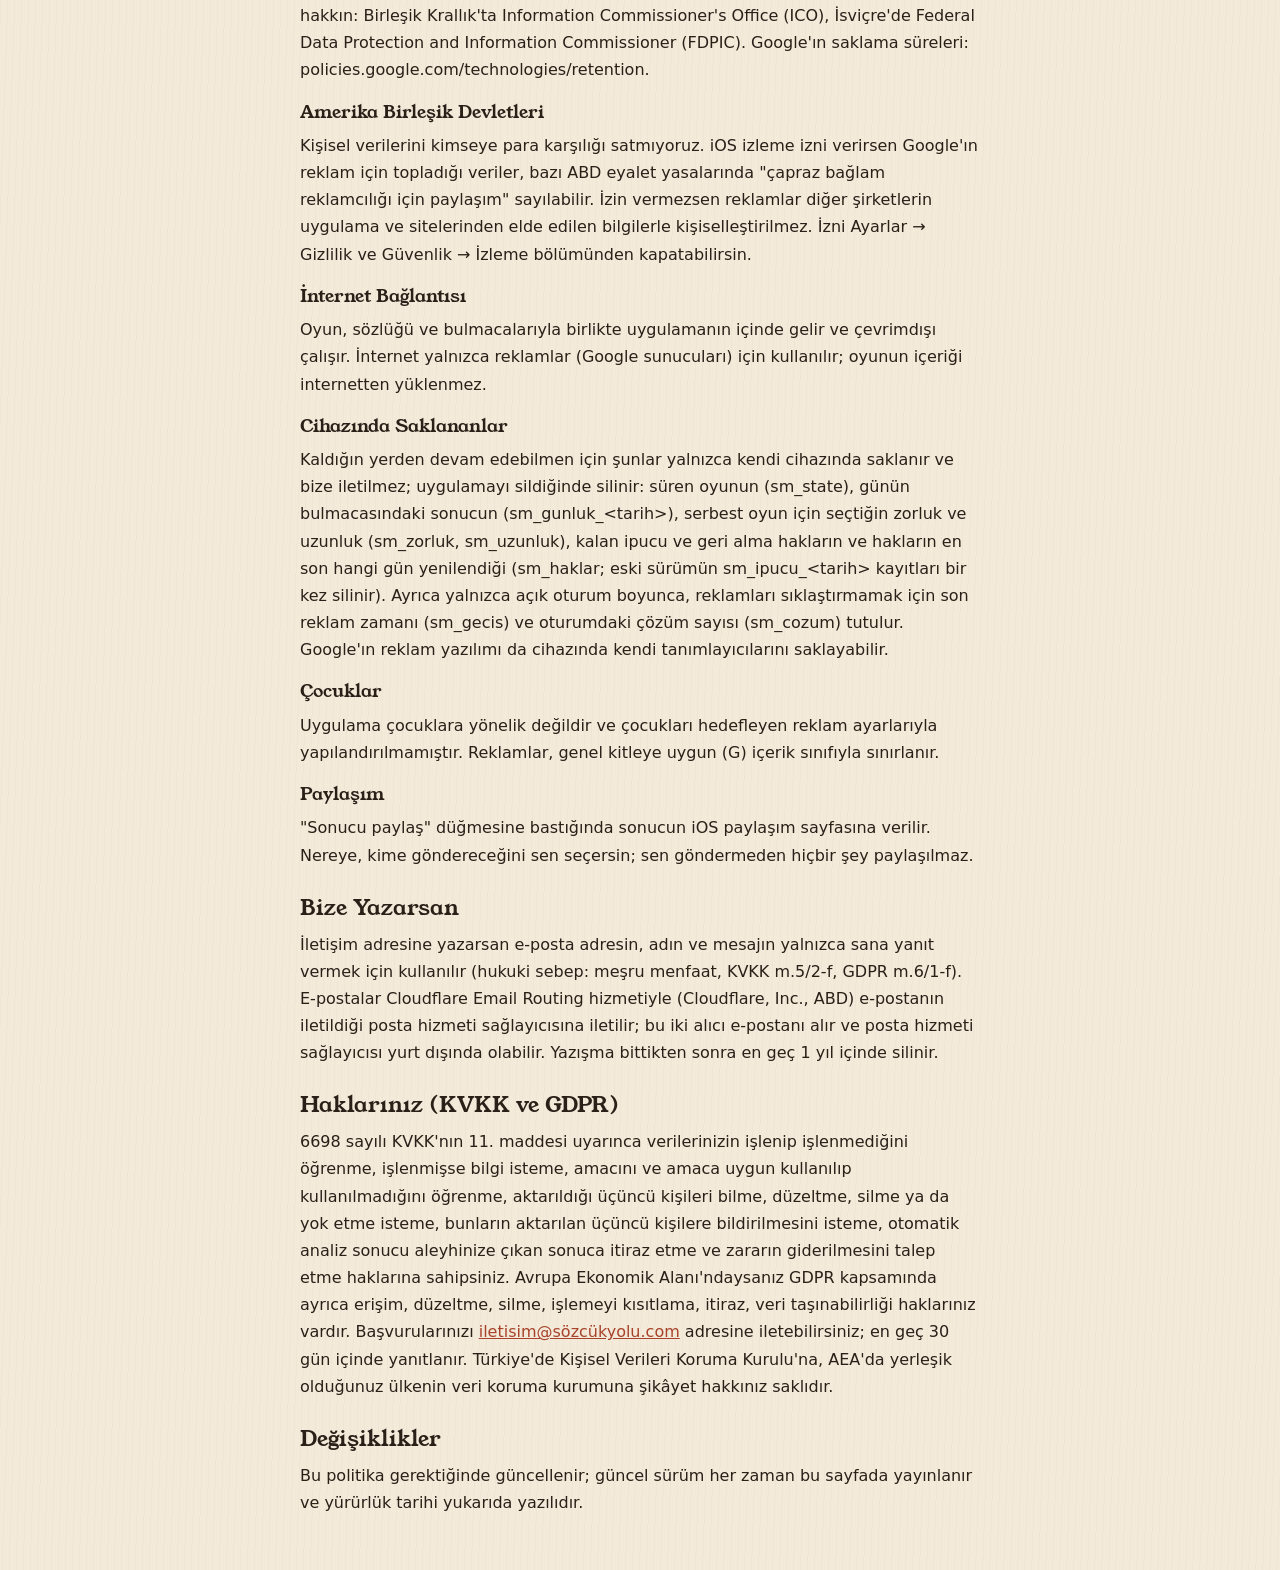
==== commit cbd523ca: "Oyun: kelimeye dokununca anlam balonu ve TDK bağlantısı (#41, #47, 6B) Merdivendeki kelimeye (başlan" ====
--- a/gizlilik.html
+++ b/gizlilik.html
@@ -43,6 +43,9 @@
     Cloudflare'in yerleştirdiği, kesinlikle gerekli bir güvenlik çerezidir:
     <code>cf_clearance</code> (bot koruması; yaklaşık 1 yıl). Bu çerez izin
     gerektirmez, seni izlemek için kullanılmaz.</p>
+    <p>Kelime anlamı balonundaki "TDK'da aç" bağlantısına kendin tıklarsan
+    Türk Dil Kurumu'nun sitesi (sozluk.gov.tr) yeni sekmede açılır; o sitenin
+    kuralları geçerli olur. Biz o siteye senin adına bilgi göndermeyiz.</p>
     <p id="gecmis-analitik">Geçmiş veri: Temmuz 2026'dan 13 Kasım 2026'ya kadar
     sitede Google Analytics (Firebase, Google LLC, ABD) kullanıldı. Bu veriler
     Google Analytics'te en çok 14 ay saklanır, sonra silinir; yeni veri
--- a/style.css
+++ b/style.css
@@ -5,24 +5,16 @@
    ========================================================= */
 
 /* ---------- Yazı tipi ----------
-   Fraunces (SIL OFL 1.1; lisans metni fonts/OFL.txt). Değişken ağırlıklı,
-   yerel iki alt küme: Türkçe için ikisi de gerekir (ğ, ş, İ "latin-ext"te).
-   Dış yazı tipi sunucusu yok. */
+   Young Serif (SIL OFL 1.1; lisans metni fonts/OFL.txt). Tek dosya, tek
+   ağırlık (400); Türkçe harflerin hepsi içinde. Dış yazı tipi sunucusu yok.
+   Kalın ağırlık istenen yerlerde tarayıcı sahte kalınlık üretmesin diye
+   body'de font-synthesis kapalıdır: hiyerarşi boyut ve renkle kurulur. */
 @font-face {
-  font-family: "Fraunces";
-  src: url("fonts/fraunces-latin.woff2") format("woff2");
-  font-weight: 100 900;
+  font-family: "Young Serif";
+  src: url("fonts/young-serif.woff2") format("woff2");
+  font-weight: 400;
   font-style: normal;
   font-display: swap;
-  unicode-range: U+0000-00FF, U+0131, U+0152-0153, U+02BB-02BC, U+02C6, U+02DA, U+02DC, U+0304, U+0308, U+0329, U+2000-206F, U+20AC, U+2122, U+2191, U+2193, U+2212, U+2215, U+FEFF, U+FFFD;
-}
-@font-face {
-  font-family: "Fraunces";
-  src: url("fonts/fraunces-latin-ext.woff2") format("woff2");
-  font-weight: 100 900;
-  font-style: normal;
-  font-display: swap;
-  unicode-range: U+0100-02BA, U+02BD-02C5, U+02C7-02CC, U+02CE-02D7, U+02DD-02FF, U+1D00-1DBF, U+1E00-1E9F, U+1EF2-1EFF, U+2020, U+20A0-20AB, U+20AD-20C0, U+2113, U+2C60-2C7F, U+A720-A7FF;
 }
 
 /* ---------- Tasarım belirteçleri ----------
@@ -78,7 +70,7 @@
 
   /* Yazı */
   --font: system-ui, -apple-system, "Segoe UI", Roboto, Helvetica, Arial, sans-serif;
-  --font-display: "Fraunces", Georgia, "Times New Roman", serif;  /* Başlık, harf, rakam */
+  --font-display: "Young Serif", Georgia, "Times New Roman", serif;  /* Başlık, harf, rakam */
   --fs-2xs:  0.6875rem;  /* 11 px — etiket (en küçük boyut) */
   --fs-xs:   0.75rem;    /* 12 px */
   --fs-sm:   0.875rem;   /* 14 px */
@@ -175,6 +167,7 @@
   font-family: var(--font);
   font-size: var(--fs-md);
   line-height: var(--lh-body);
+  font-synthesis: none;            /* Başlık yazı tipi tek ağırlık: sahte kalın yok */
   color: var(--text);
   background-color: var(--bg);
   background-image:
@@ -602,6 +595,41 @@
 /* Örnek merdiven kaymaz; kenarlığın yerine iç boşluk */
 .example .frame { padding-top: var(--space-3); }
 
+/* Kelime anlamı balonu: dokunulan basamağın hemen altında (HEDEF'te üstünde) */
+.word-row[role="button"] { cursor: pointer; touch-action: manipulation; }
+.word-row[aria-expanded="true"] .tile { outline: 2px solid var(--accent); }
+.balon {
+  position: absolute;
+  top: calc(100% + var(--space-2));
+  left: 50%;
+  translate: -50% 0;
+  z-index: calc(var(--z-rail) + 1);
+  width: min(20rem, calc(100vw - 2 * var(--space-4)));
+  padding: var(--space-3) var(--space-4);
+  border-radius: var(--radius-md);
+  background: var(--text);
+  color: var(--bg);
+  box-shadow: var(--shadow-md);
+  text-align: left;
+}
+.target-rung .balon { top: auto; bottom: calc(100% + var(--space-2)); }
+.balon-kelime { display: block; font-family: var(--font-display); font-size: var(--fs-md); }
+.balon-anlam { font-size: var(--fs-sm); line-height: var(--lh-snug); }
+.balon-tdk {
+  display: inline-flex;
+  align-items: center;
+  min-height: var(--tap-min);              /* 44 px dokunma alanı */
+  color: var(--bg);
+  font-size: var(--fs-sm);
+  font-weight: var(--fw-bold);
+  text-decoration: underline;
+  text-underline-offset: 3px;
+}
+.balon :focus-visible { outline-color: var(--bg); }
+/* Anlamı olmayan kelime tek satır: "Henüz anlamı yok · TDK'da ara" */
+.balon.yok .balon-anlam { display: inline; }
+.balon.yok .balon-anlam::after { content: " ·\00a0"; }
+
 .ladder .rung { animation: slideIn var(--dur-base) var(--ease); }
 
 /* ---------- Animasyonlar ---------- */
@@ -776,6 +804,7 @@
   font-family: var(--font-display);
   font-size: var(--fs-3xl);
   font-weight: var(--fw-heavy);
+  font-variant-numeric: lining-nums;  /* Young Serif rakamları satır altına sarkmasın */
   line-height: 1;
   color: var(--text);
 }
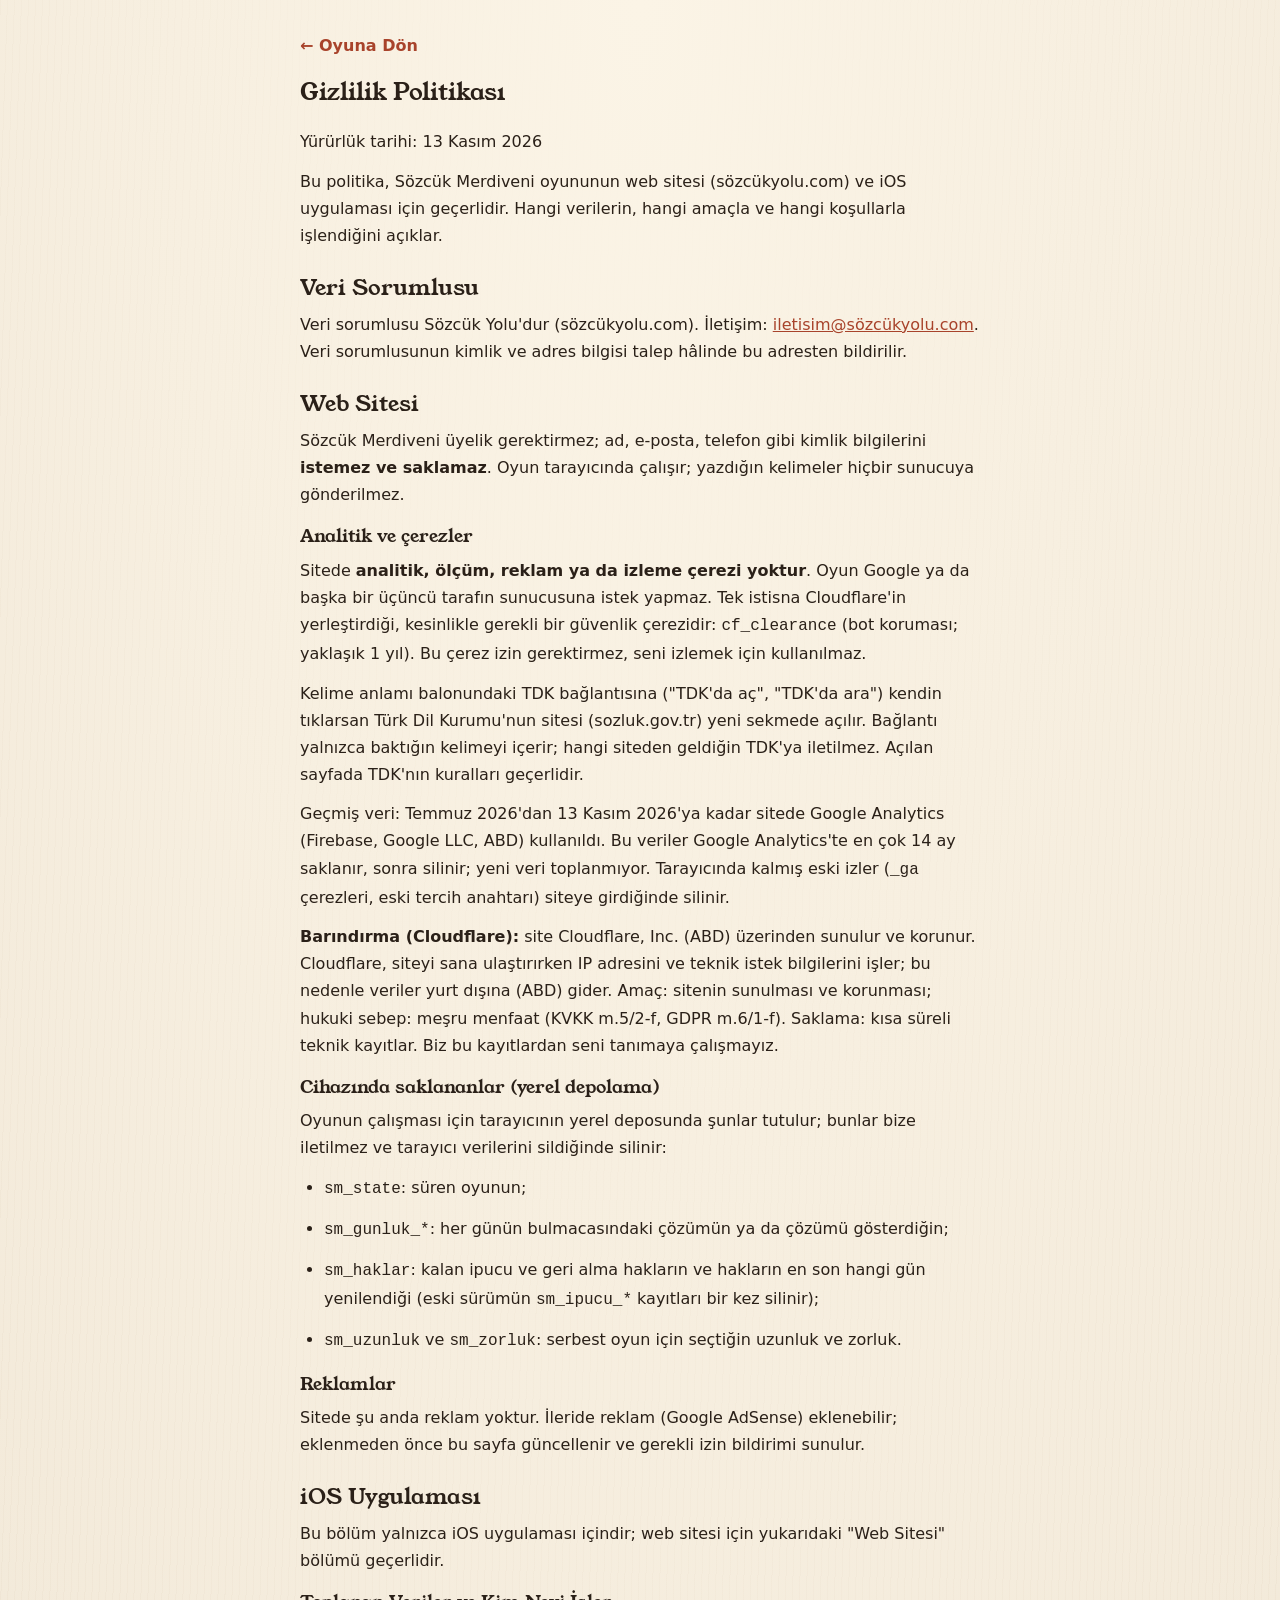
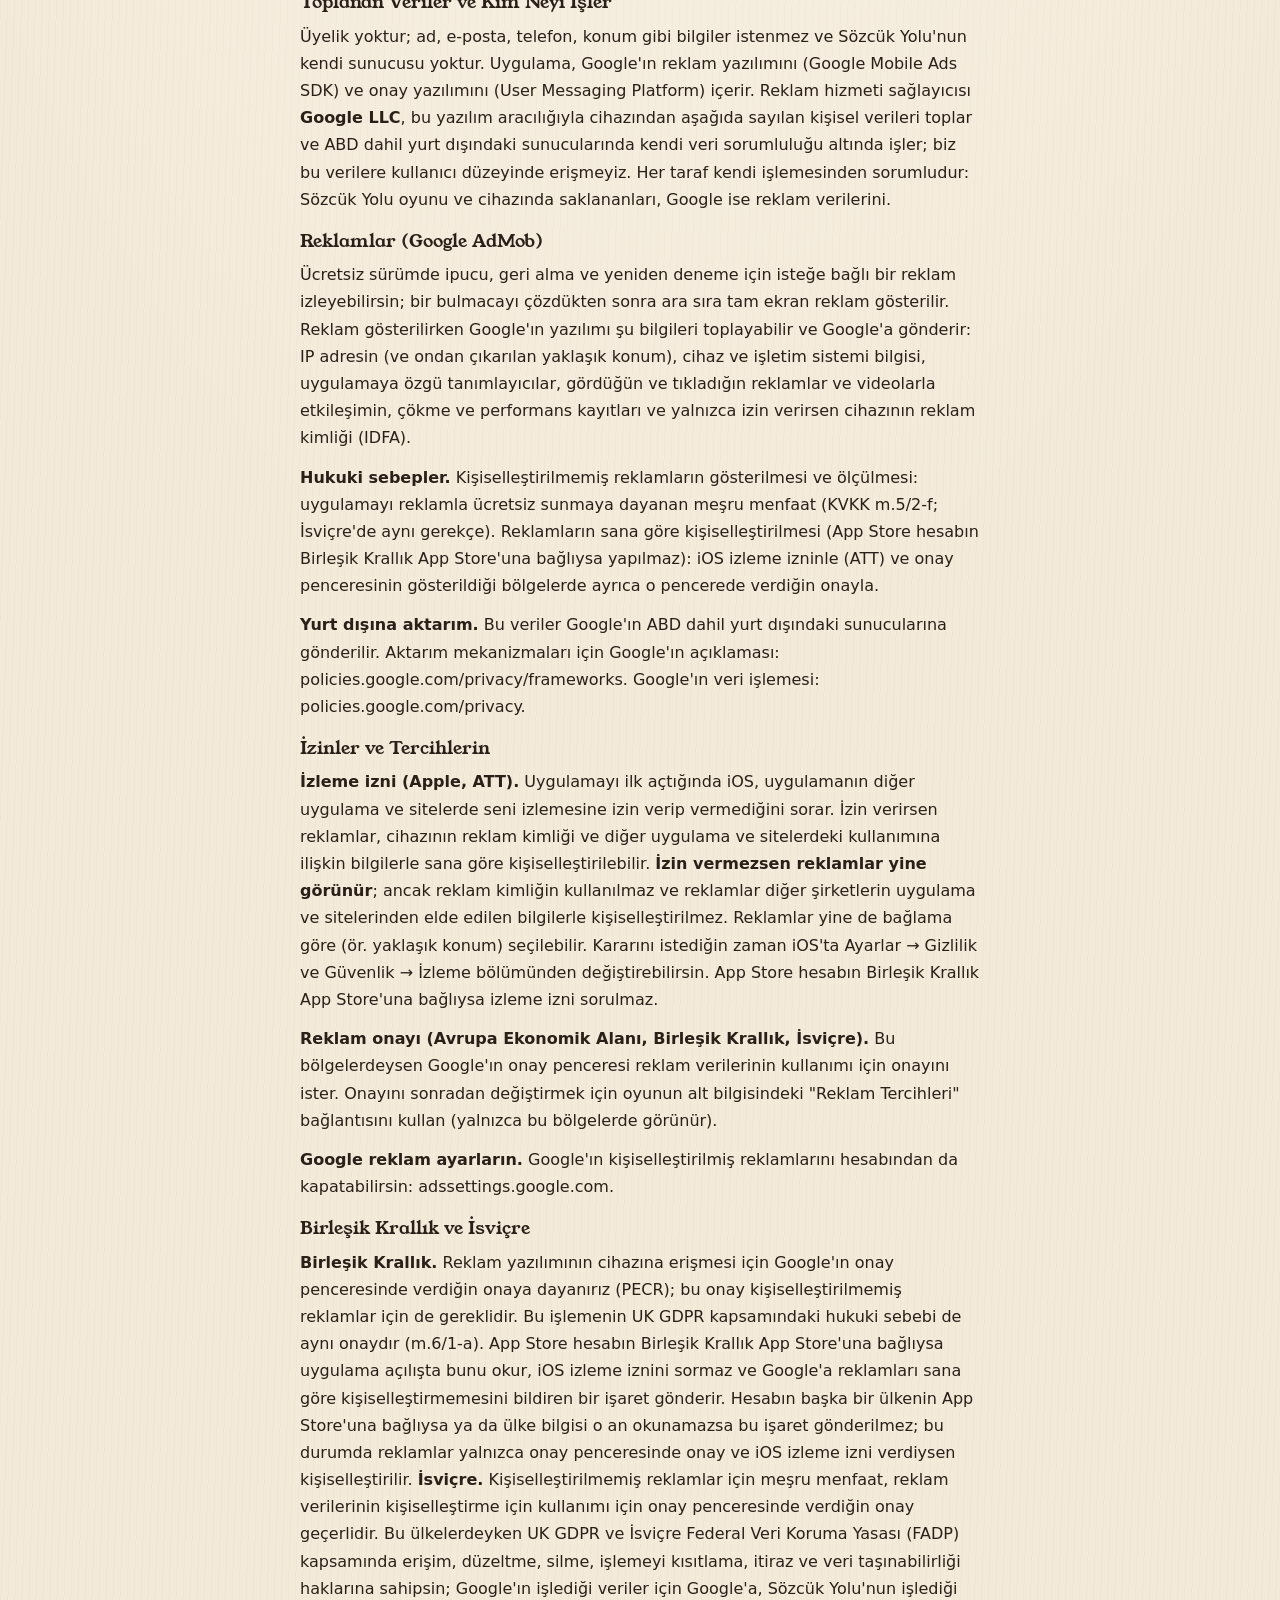
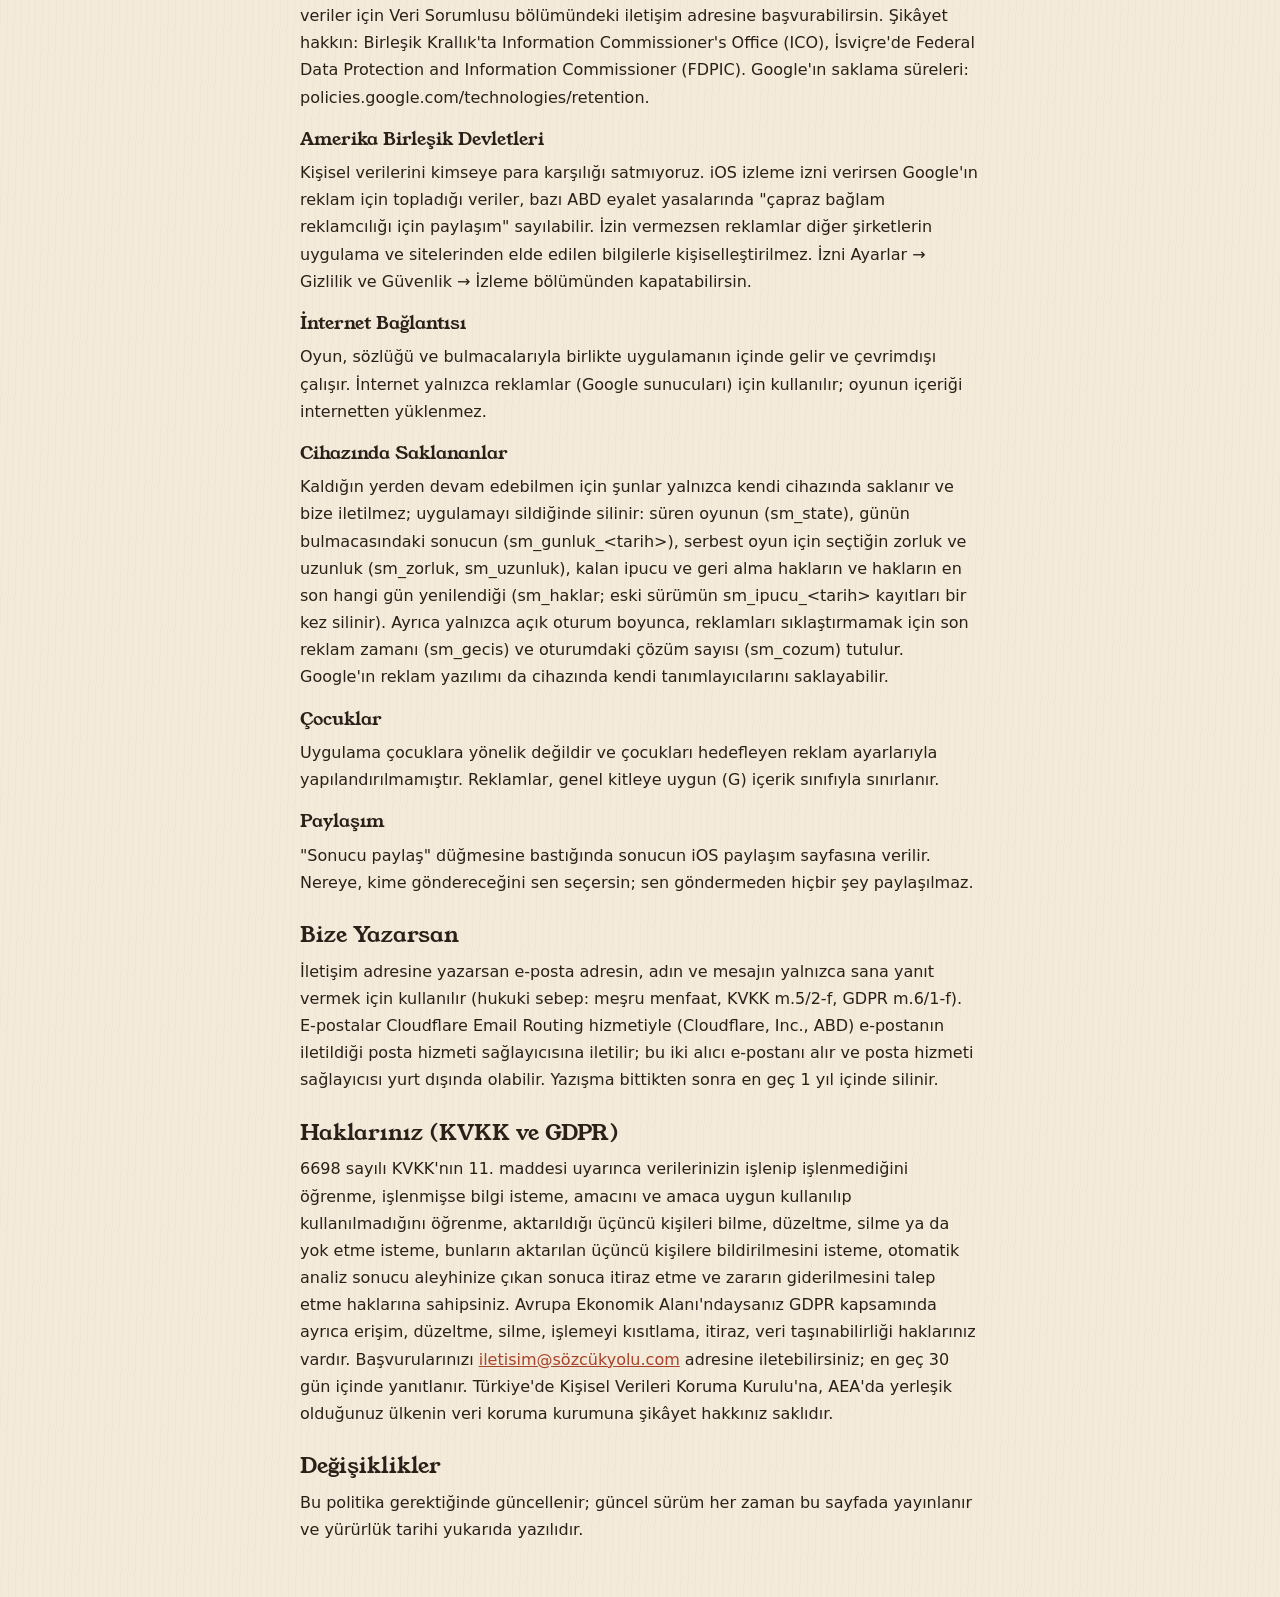
==== commit 4b4c0611: "Oyun: anlam balonu denetim düzeltmeleri (#47, 6B) Fare/dokunuşla açılan satırın odağı bırakılır; Ent" ====
--- a/gizlilik.html
+++ b/gizlilik.html
@@ -43,9 +43,10 @@
     Cloudflare'in yerleştirdiği, kesinlikle gerekli bir güvenlik çerezidir:
     <code>cf_clearance</code> (bot koruması; yaklaşık 1 yıl). Bu çerez izin
     gerektirmez, seni izlemek için kullanılmaz.</p>
-    <p>Kelime anlamı balonundaki "TDK'da aç" bağlantısına kendin tıklarsan
-    Türk Dil Kurumu'nun sitesi (sozluk.gov.tr) yeni sekmede açılır; o sitenin
-    kuralları geçerli olur. Biz o siteye senin adına bilgi göndermeyiz.</p>
+    <p>Kelime anlamı balonundaki TDK bağlantısına ("TDK'da aç", "TDK'da ara")
+    kendin tıklarsan Türk Dil Kurumu'nun sitesi (sozluk.gov.tr) yeni sekmede açılır.
+    Bağlantı yalnızca baktığın kelimeyi içerir; hangi siteden geldiğin TDK'ya
+    iletilmez. Açılan sayfada TDK'nın kuralları geçerlidir.</p>
     <p id="gecmis-analitik">Geçmiş veri: Temmuz 2026'dan 13 Kasım 2026'ya kadar
     sitede Google Analytics (Firebase, Google LLC, ABD) kullanıldı. Bu veriler
     Google Analytics'te en çok 14 ay saklanır, sonra silinir; yeni veri
--- a/style.css
+++ b/style.css
@@ -597,6 +597,14 @@
 
 /* Kelime anlamı balonu: dokunulan basamağın hemen altında (HEDEF'te üstünde) */
 .word-row[role="button"] { cursor: pointer; touch-action: manipulation; }
+.word-row[role="button"]::after {      /* görünmez dokunma alanı: en az 44 px yükseklik */
+  content: "";
+  position: absolute;
+  inset-inline: 0;
+  top: 50%;
+  height: max(100%, var(--tap-min));
+  translate: 0 -50%;
+}
 .word-row[aria-expanded="true"] .tile { outline: 2px solid var(--accent); }
 .balon {
   position: absolute;
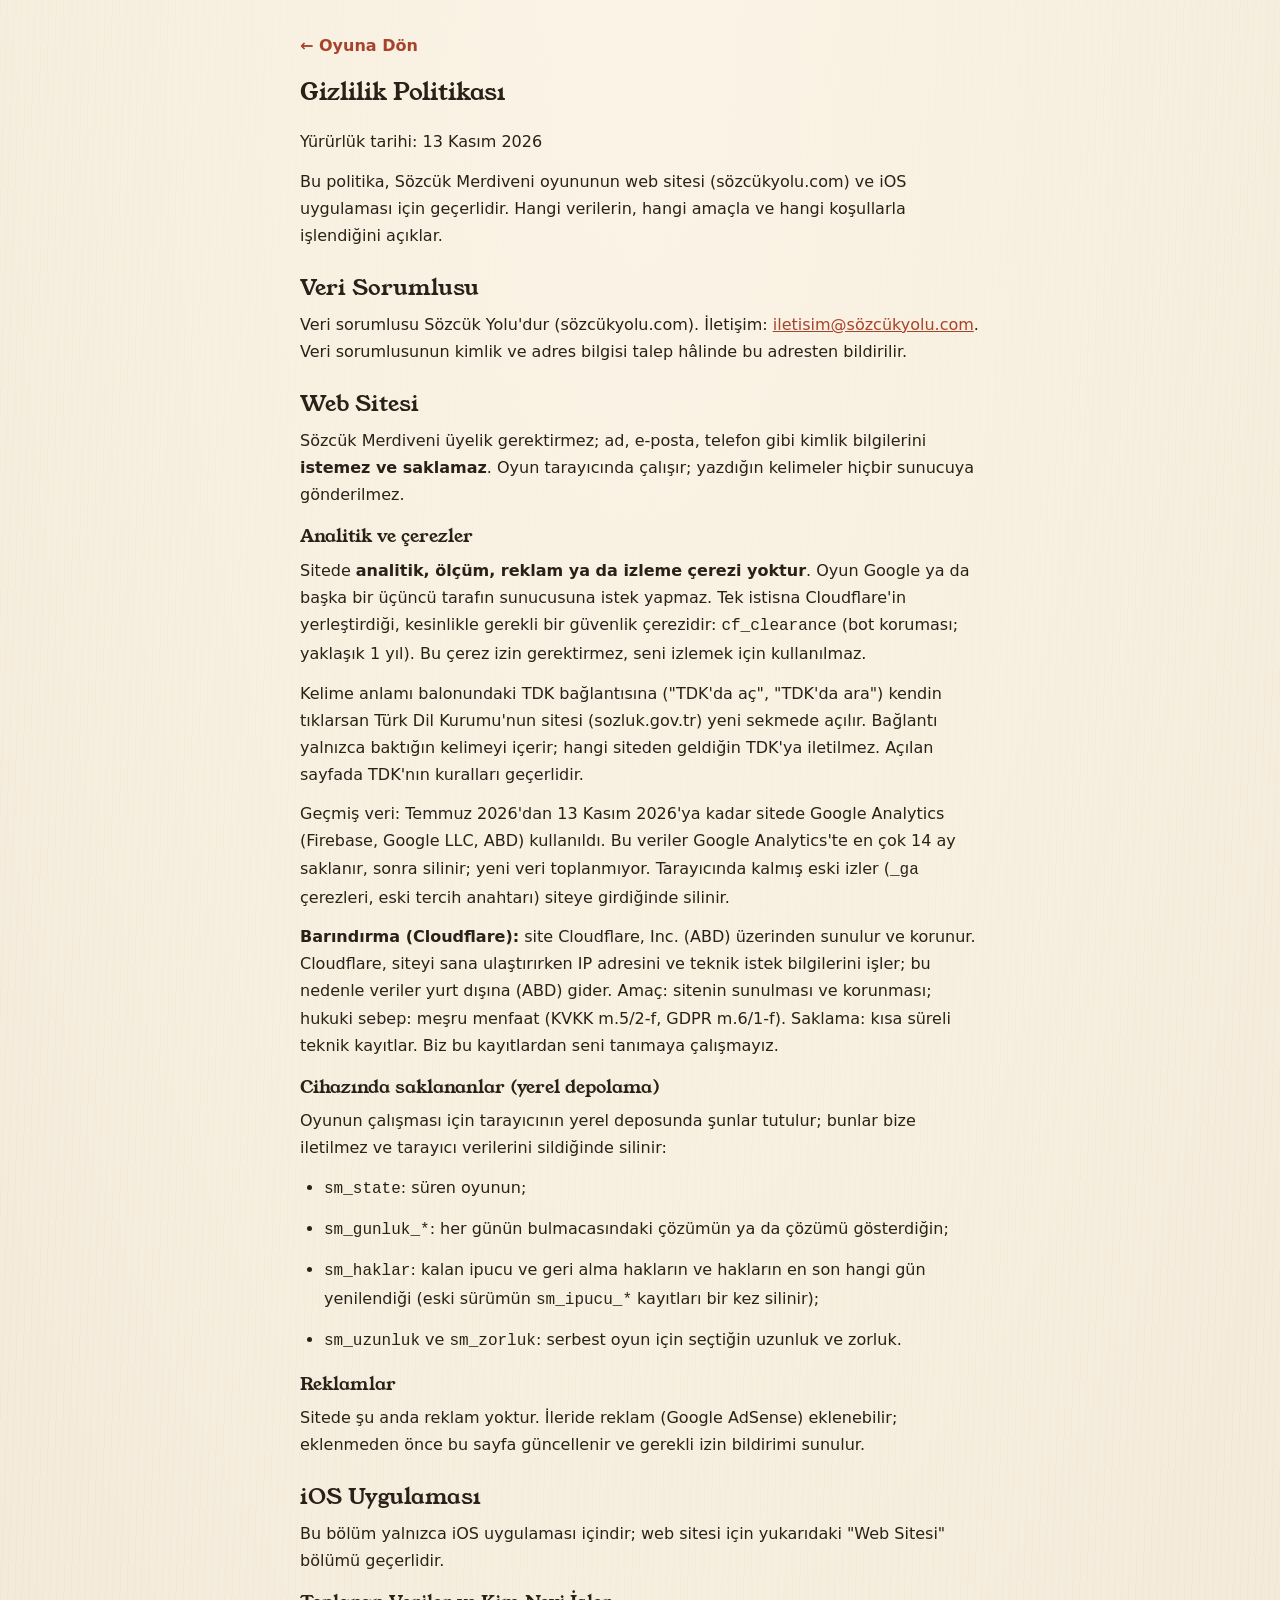
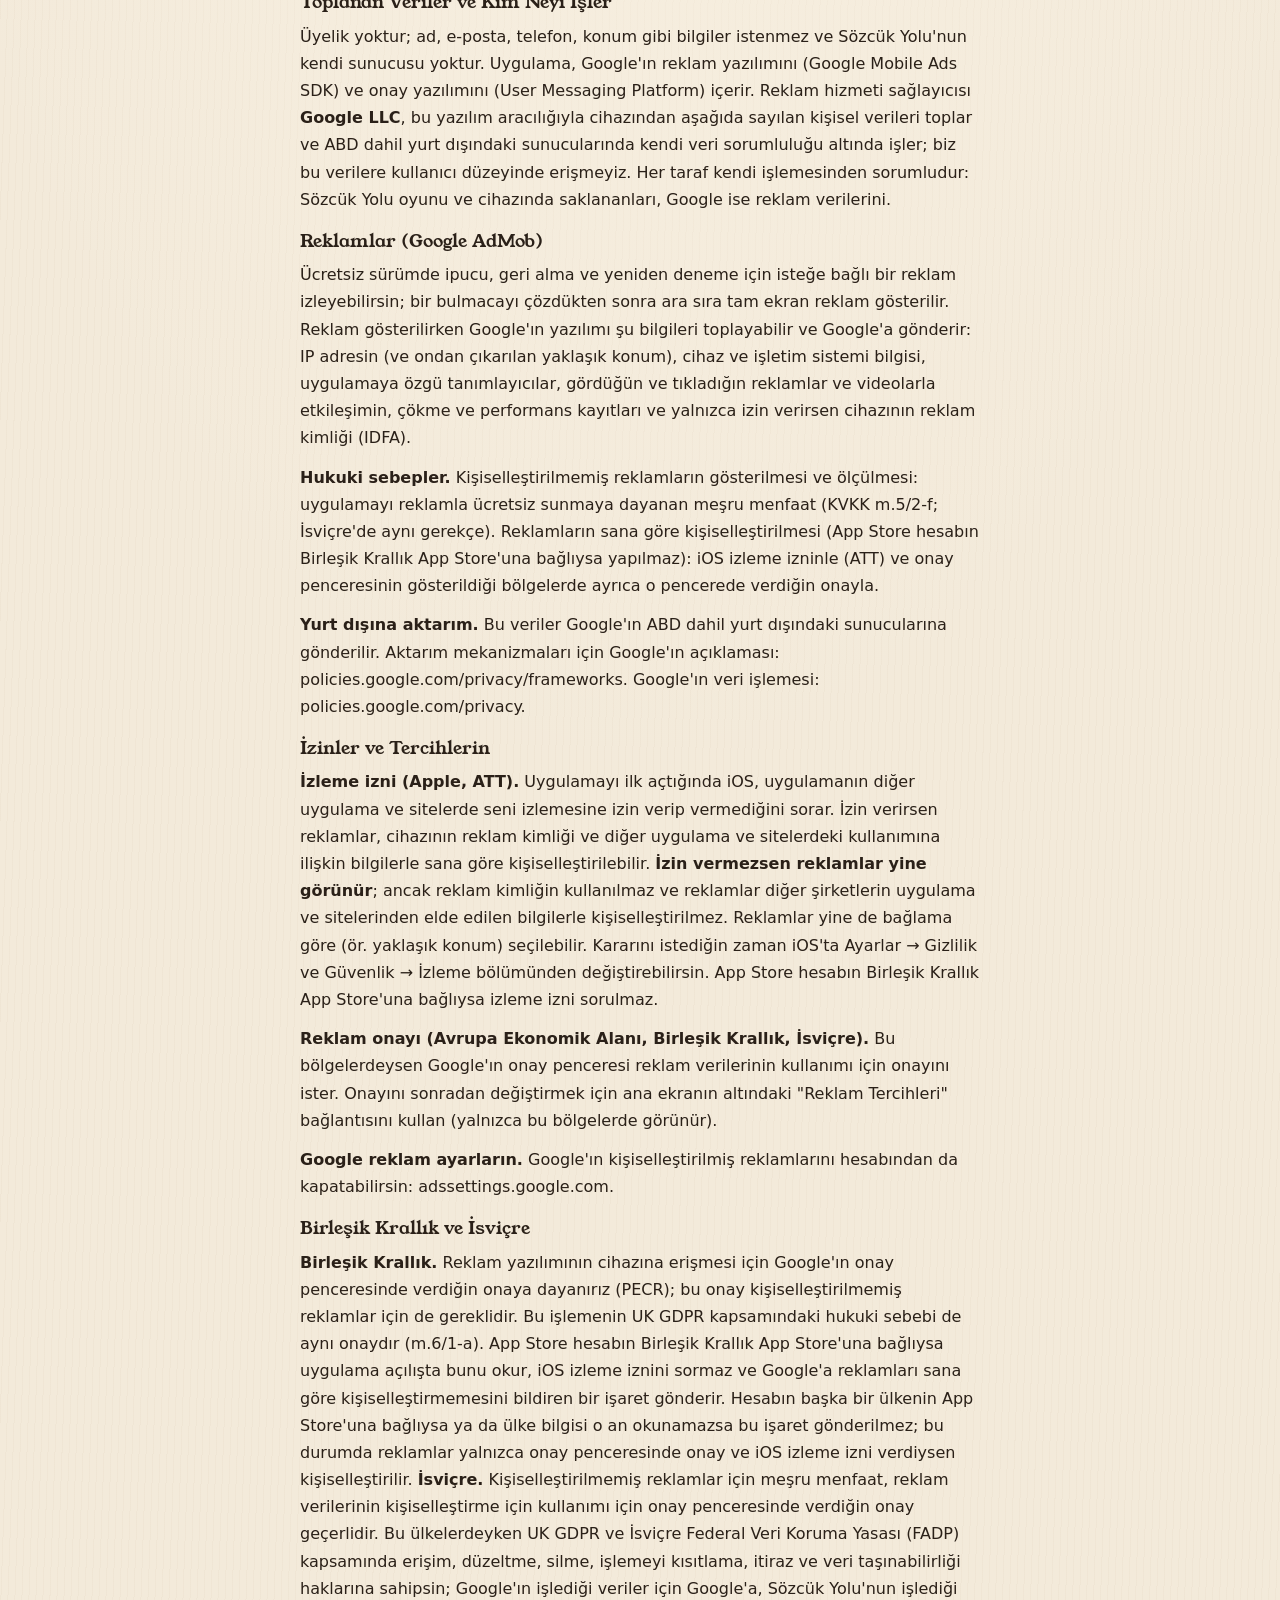
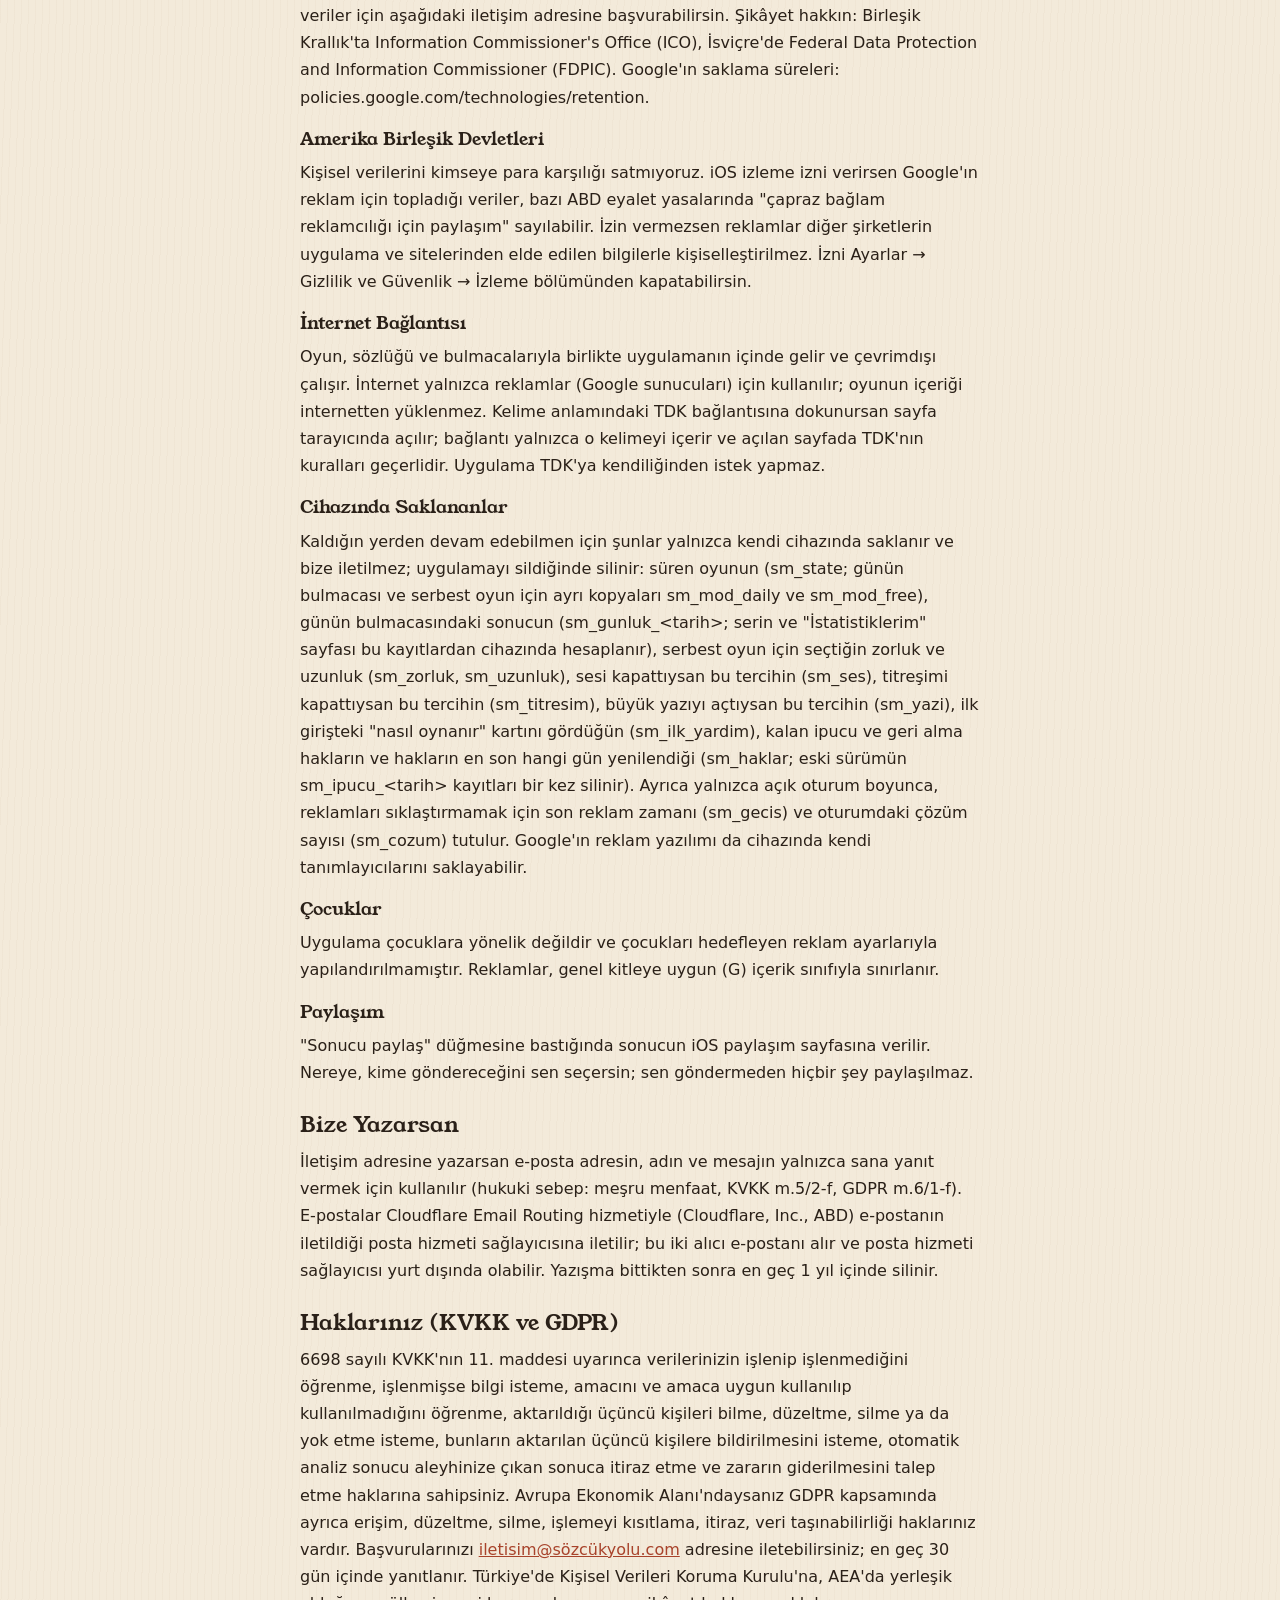
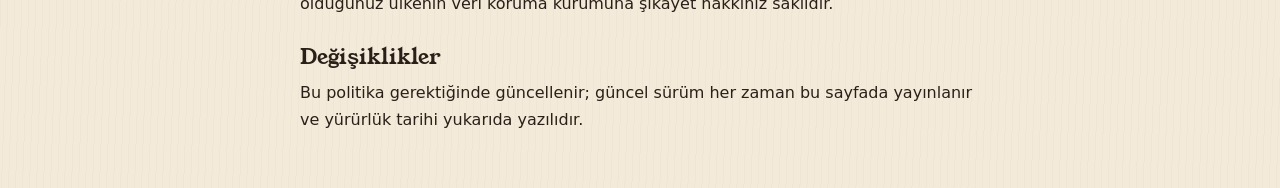
==== commit e068e321: "Gizlilik: iOS bölümü uygulamanın gizlilik metniyle eşitlendi App Store'daki gizlilik bağlantısı bu s" ====
--- a/gizlilik.html
+++ b/gizlilik.html
@@ -81,7 +81,7 @@
     <p>Bu bölüm yalnızca iOS uygulaması içindir; web sitesi için yukarıdaki
     "Web Sitesi" bölümü geçerlidir.</p>
 
-<h3>Toplanan Veriler ve Kim Neyi İşler</h3>
+    <h3>Toplanan Veriler ve Kim Neyi İşler</h3>
     <p>Üyelik yoktur; ad, e-posta, telefon, konum gibi bilgiler istenmez ve
     Sözcük Yolu'nun kendi sunucusu yoktur. Uygulama, Google'ın reklam
     yazılımını (Google Mobile Ads SDK) ve onay yazılımını (User Messaging
@@ -90,7 +90,7 @@
     ABD dahil yurt dışındaki sunucularında kendi veri sorumluluğu altında işler; biz bu verilere kullanıcı düzeyinde erişmeyiz. Her taraf kendi işlemesinden sorumludur: Sözcük Yolu oyunu ve
     cihazında saklananları, Google ise reklam verilerini.</p>
 
-<h3>Reklamlar (Google AdMob)</h3>
+    <h3>Reklamlar (Google AdMob)</h3>
     <p>Ücretsiz sürümde ipucu, geri alma ve yeniden deneme için isteğe bağlı bir
     reklam izleyebilirsin; bir bulmacayı çözdükten sonra ara sıra tam ekran
     reklam gösterilir. Reklam gösterilirken Google'ın yazılımı şu bilgileri
@@ -109,7 +109,7 @@
     Google'ın açıklaması: policies.google.com/privacy/frameworks. Google'ın
     veri işlemesi: policies.google.com/privacy.</p>
 
-<h3>İzinler ve Tercihlerin</h3>
+    <h3>İzinler ve Tercihlerin</h3>
     <p><strong>İzleme izni (Apple, ATT).</strong> Uygulamayı ilk açtığında iOS,
     uygulamanın diğer uygulama ve sitelerde seni izlemesine izin verip
     vermediğini sorar. İzin verirsen reklamlar, cihazının reklam kimliği ve
@@ -123,12 +123,12 @@
     <p><strong>Reklam onayı (Avrupa Ekonomik Alanı, Birleşik Krallık,
     İsviçre).</strong> Bu bölgelerdeysen Google'ın onay penceresi reklam
     verilerinin kullanımı için onayını ister. Onayını sonradan değiştirmek için
-    oyunun alt bilgisindeki "Reklam Tercihleri" bağlantısını kullan (yalnızca
+    ana ekranın altındaki "Reklam Tercihleri" bağlantısını kullan (yalnızca
     bu bölgelerde görünür).</p>
     <p><strong>Google reklam ayarların.</strong> Google'ın kişiselleştirilmiş
     reklamlarını hesabından da kapatabilirsin: adssettings.google.com.</p>
 
-<h3>Birleşik Krallık ve İsviçre</h3>
+    <h3>Birleşik Krallık ve İsviçre</h3>
     <p><strong>Birleşik Krallık.</strong> Reklam yazılımının cihazına erişmesi
     için Google'ın onay penceresinde verdiğin onaya dayanırız (PECR); bu onay
     kişiselleştirilmemiş reklamlar için de gereklidir. Bu işlemenin UK GDPR kapsamındaki hukuki sebebi de aynı onaydır (m.6/1-a). App Store hesabın Birleşik Krallık App Store'una bağlıysa uygulama açılışta bunu okur, iOS izleme iznini sormaz ve Google'a reklamları sana göre kişiselleştirmemesini bildiren bir işaret gönderir. Hesabın başka bir ülkenin App Store'una bağlıysa ya da ülke bilgisi o an okunamazsa bu işaret gönderilmez; bu durumda reklamlar yalnızca onay penceresinde onay ve iOS izleme izni verdiysen kişiselleştirilir. <strong>İsviçre.</strong> Kişiselleştirilmemiş
@@ -137,41 +137,48 @@
     GDPR ve İsviçre Federal Veri Koruma Yasası (FADP) kapsamında
     erişim, düzeltme, silme, işlemeyi kısıtlama, itiraz ve veri taşınabilirliği
     haklarına sahipsin; Google'ın işlediği veriler için Google'a, Sözcük
-    Yolu'nun işlediği veriler için Veri Sorumlusu bölümündeki iletişim adresine
+    Yolu'nun işlediği veriler için aşağıdaki iletişim adresine
     başvurabilirsin. Şikâyet hakkın: Birleşik Krallık'ta Information
     Commissioner's Office (ICO), İsviçre'de Federal Data Protection and
     Information Commissioner (FDPIC). Google'ın saklama süreleri:
     policies.google.com/technologies/retention.</p>
 
-<h3>Amerika Birleşik Devletleri</h3>
+    <h3>Amerika Birleşik Devletleri</h3>
     <p>Kişisel verilerini kimseye para karşılığı satmıyoruz. iOS izleme izni verirsen Google'ın reklam için topladığı veriler, bazı ABD eyalet yasalarında "çapraz bağlam reklamcılığı için paylaşım" sayılabilir. İzin vermezsen reklamlar diğer şirketlerin uygulama ve sitelerinden elde edilen bilgilerle kişiselleştirilmez. İzni Ayarlar &rarr; Gizlilik ve Güvenlik &rarr; İzleme bölümünden kapatabilirsin.</p>
 
-<h3>İnternet Bağlantısı</h3>
+    <h3>İnternet Bağlantısı</h3>
     <p>Oyun, sözlüğü ve bulmacalarıyla birlikte uygulamanın içinde gelir ve
     çevrimdışı çalışır. İnternet yalnızca reklamlar (Google sunucuları) için kullanılır;
-    oyunun içeriği internetten yüklenmez.</p>
-
-<h3>Cihazında Saklananlar</h3>
+    oyunun içeriği internetten yüklenmez. Kelime anlamındaki TDK bağlantısına dokunursan sayfa tarayıcında açılır; bağlantı yalnızca o kelimeyi içerir ve açılan sayfada TDK'nın kuralları geçerlidir. Uygulama TDK'ya kendiliğinden istek yapmaz.</p>
+
+    <h3>Cihazında Saklananlar</h3>
     <p>Kaldığın yerden devam edebilmen için şunlar yalnızca kendi
     cihazında saklanır ve bize iletilmez; uygulamayı sildiğinde silinir:
-    süren oyunun (sm_state), günün bulmacasındaki sonucun
-    (sm_gunluk_&lt;tarih&gt;), serbest oyun için seçtiğin zorluk ve uzunluk
-    (sm_zorluk, sm_uzunluk), kalan ipucu ve geri alma hakların ve hakların en son
+    süren oyunun (sm_state; günün bulmacası ve serbest oyun için ayrı
+    kopyaları sm_mod_daily ve sm_mod_free), günün bulmacasındaki sonucun
+    (sm_gunluk_&lt;tarih&gt;; serin ve "İstatistiklerim" sayfası bu kayıtlardan
+    cihazında hesaplanır), serbest oyun için seçtiğin zorluk ve uzunluk
+    (sm_zorluk, sm_uzunluk), sesi kapattıysan bu tercihin (sm_ses),
+    titreşimi kapattıysan bu tercihin (sm_titresim), büyük yazıyı açtıysan
+    bu tercihin (sm_yazi), ilk girişteki
+    "nasıl oynanır" kartını gördüğün (sm_ilk_yardim),
+    kalan ipucu ve geri alma hakların ve hakların en son
     hangi gün yenilendiği (sm_haklar; eski sürümün sm_ipucu_&lt;tarih&gt; kayıtları
     bir kez silinir). Ayrıca yalnızca
     açık oturum boyunca, reklamları sıklaştırmamak için son reklam zamanı
     (sm_gecis) ve oturumdaki çözüm sayısı (sm_cozum) tutulur. Google'ın reklam
     yazılımı da cihazında kendi tanımlayıcılarını saklayabilir.</p>
 
-<h3>Çocuklar</h3>
+    <h3>Çocuklar</h3>
     <p>Uygulama çocuklara yönelik değildir ve çocukları hedefleyen reklam
     ayarlarıyla yapılandırılmamıştır. Reklamlar, genel kitleye uygun (G) içerik
     sınıfıyla sınırlanır.</p>
 
-<h3>Paylaşım</h3>
+    <h3>Paylaşım</h3>
     <p>"Sonucu paylaş" düğmesine bastığında sonucun iOS paylaşım
     sayfasına verilir. Nereye, kime göndereceğini sen seçersin; sen
     göndermeden hiçbir şey paylaşılmaz.</p>
+
     <!-- iOS-BITIS -->
 
     <h2>Bize Yazarsan</h2>
--- a/style.css
+++ b/style.css
@@ -340,6 +340,29 @@
 }
 .daily-timer.hidden, .daily-solved.hidden { display: none; }
 
+/* Yakınlık göstergesi: metin her zaman var, renk yalnızca destekler. Durum satırının
+   altındaki 16 px'lik şeride (.game kenarlığı) asılır: satır ve merdiven hiç kaymaz,
+   yeni satır açılmaz. display:none olmaz: ekran okuyucu canlı bölgeyi kaçırmasın. */
+.status { position: relative; }
+.yakin {
+  position: absolute;
+  top: 100%;
+  right: var(--space-4);
+  padding: 0 var(--space-2);
+  border: 1.5px solid var(--border-strong);
+  border-radius: var(--radius);
+  background: var(--surface);
+  color: var(--text-dim);
+  font-size: var(--fs-2xs);
+  font-weight: var(--fw-bold);
+  line-height: var(--lh-tight);
+  pointer-events: none;           /* altındaki düğmelerin dokunma alanını örtmez */
+}
+.yakin:empty { border: 0; padding: 0; }
+.yakin[data-yon="sicak"] { border-color: var(--green); color: var(--green); }
+.yakin[data-yon="soguk"] { border-color: var(--accent); color: var(--accent); }
+.yakin[data-yon="yakin"] { border-color: var(--green); background: var(--green); color: var(--on-accent); }
+
 /* Çözülmüş günlükte paylaşım düğmesi (cevaplar tahtada görünür kalır).
    Görünür boy kısa; dokunma alanı görünmez katmanla aşağı doğru 44 px'e
    tamamlanır (altı tahtanın üst boşluğu, üstü sekmeler). */
